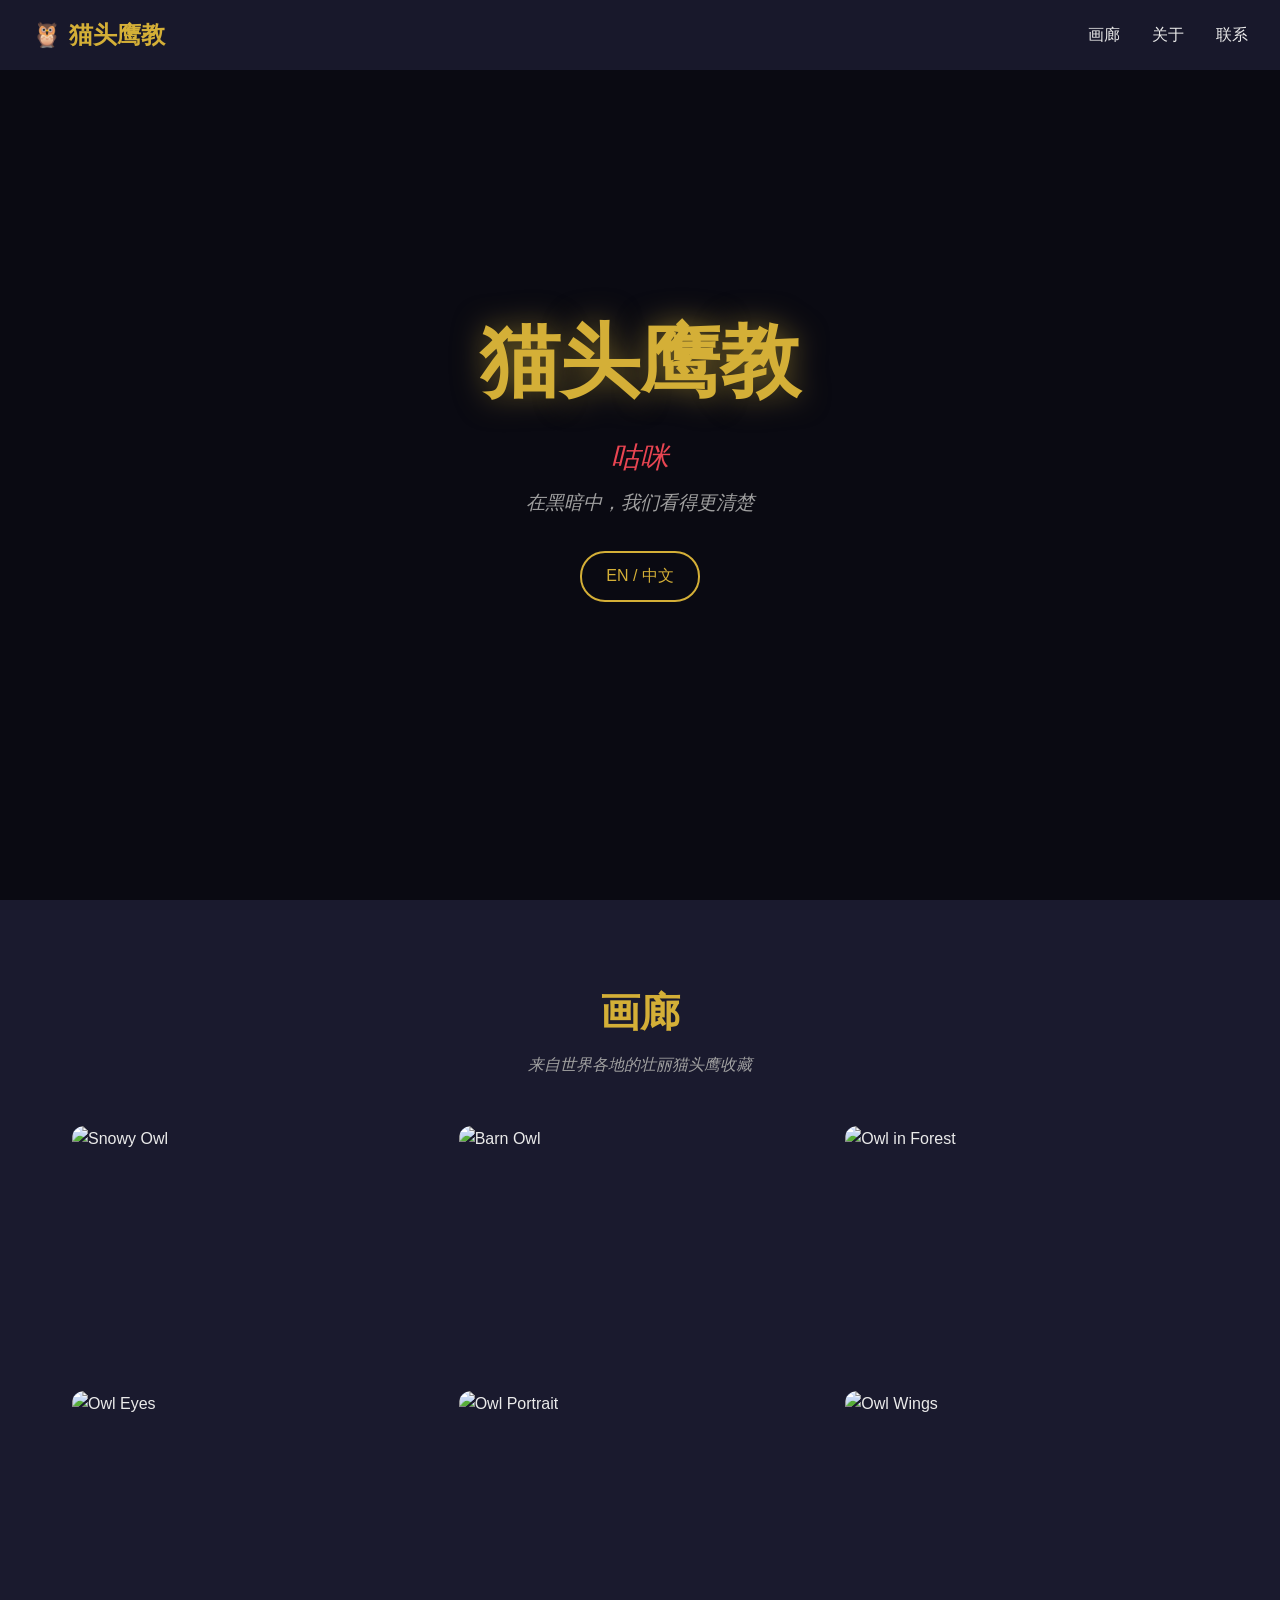
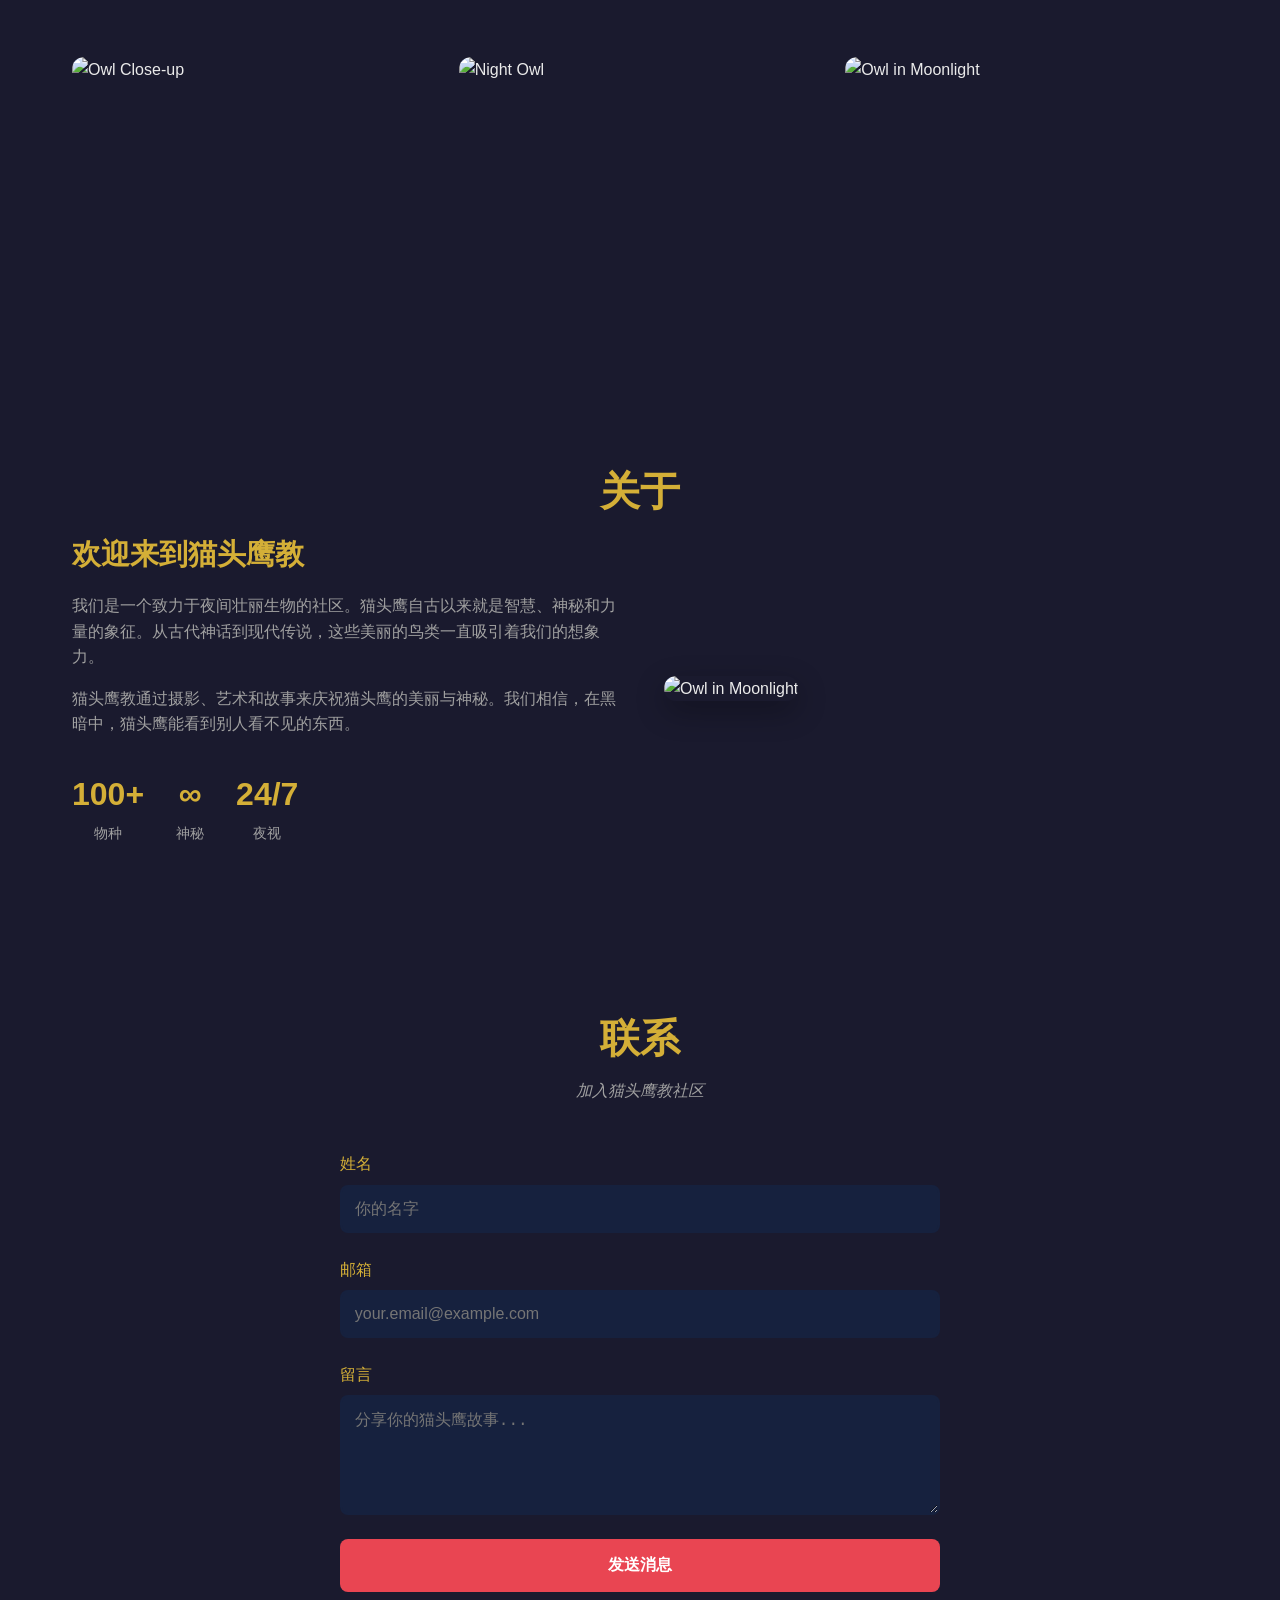
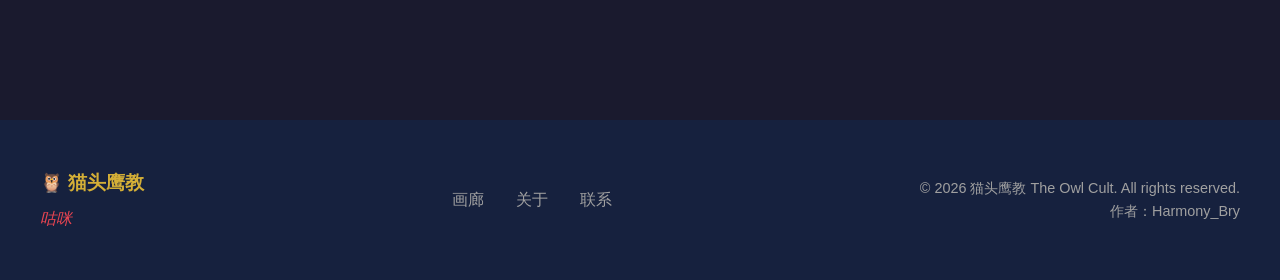
==== index.html @ 1a2405bc "Add files via upload" ====
<!DOCTYPE html>
<html lang="zh">
<head>
    <meta charset="UTF-8">
    <meta name="viewport" content="width=device-width, initial-scale=1.0">
    <title>猫头鹰教 - The Owl Cult</title>
    <link rel="stylesheet" href="style.css">
    <link rel="preconnect" href="https://fonts.googleapis.com">
    <link rel="preconnect" href="https://fonts.gstatic.com" crossorigin>
    <link href="https://fonts.googleapis.com/css2?family=Noto+Sans+SC:wght@400;700&family=Playfair+Display:wght@400;700&display=swap" rel="stylesheet">
</head>
<body>
    <header class="hero">
        <div class="hero-overlay"></div>
        <div class="hero-content">
            <h1 class="title" data-zh="猫头鹰教" data-en="The Owl Cult">猫头鹰教</h1>
            <p class="slogan" data-zh="咕咪" data-en="Gu Mi">咕咪</p>
            <p class="tagline" data-zh="在黑暗中，我们看得更清楚" data-en="In the darkness, we see clearly">在黑暗中，我们看得更清楚</p>
            <button class="lang-switch" onclick="toggleLanguage()">EN / 中文</button>
        </div>
    </header>

    <nav class="navbar">
        <div class="nav-brand">🦉 <span data-zh="猫头鹰教" data-en="The Owl Cult">猫头鹰教</span></div>
        <ul class="nav-links">
            <li><a href="#gallery" data-zh="画廊" data-en="Gallery">画廊</a></li>
            <li><a href="#about" data-zh="关于" data-en="About">关于</a></li>
            <li><a href="#contact" data-zh="联系" data-en="Contact">联系</a></li>
        </ul>
    </nav>

    <section id="gallery" class="gallery-section">
        <h2 class="section-title" data-zh="画廊" data-en="Gallery">画廊</h2>
        <p class="section-desc" data-zh="来自世界各地的壮丽猫头鹰收藏" data-en="A collection of magnificent owls from around the world">来自世界各地的壮丽猫头鹰收藏</p>
        <div class="gallery-grid">
            <div class="gallery-item">
                <img src="https://images.unsplash.com/photo-1547772594328-3b74e3e22e01?w=600&h=400&fit=crop" alt="Snowy Owl">
                <div class="gallery-caption" data-zh="雪猫头鹰" data-en="Snowy Owl">雪猫头鹰</div>
            </div>
            <div class="gallery-item">
                <img src="https://images.unsplash.com/photo-1567047831489-8e23eaceeb2f?w=600&h=400&fit=crop" alt="Barn Owl">
                <div class="gallery-caption" data-zh="谷仓猫头鹰" data-en="Barn Owl">谷仓猫头鹰</div>
            </div>
            <div class="gallery-item">
                <img src="https://images.unsplash.com/photo-1545631150391-1f2e4d4e0c5a?w=600&h=400&fit=crop" alt="Owl in Forest">
                <div class="gallery-caption" data-zh="森林守护者" data-en="Forest Guardian">森林守护者</div>
            </div>
            <div class="gallery-item">
                <img src="https://images.unsplash.com/photo-1549618450477-b8e7c8b7c8b2?w=600&h=400&fit=crop" alt="Owl Eyes">
                <div class="gallery-caption" data-zh="夜之眼" data-en="Eyes of the Night">夜之眼</div>
            </div>
            <div class="gallery-item">
                <img src="https://images.unsplash.com/photo-1559837701822-98e2e4e4e4e4?w=600&h=400&fit=crop" alt="Owl Portrait">
                <div class="gallery-caption" data-zh="肖像" data-en="Portrait">肖像</div>
            </div>
            <div class="gallery-item">
                <img src="https://images.unsplash.com/photo-1572111111111-111111111111?w=600&h=400&fit=crop" alt="Owl Wings">
                <div class="gallery-caption" data-zh="智慧之翼" data-en="Wings of Wisdom">智慧之翼</div>
            </div>
            <div class="gallery-item">
                <img src="https://images.unsplash.com/photo-1547772594328-3b74e3e22e01?w=600&h=400&fit=crop" alt="Owl Close-up">
                <div class="gallery-caption" data-zh="特写" data-en="Close-up">特写</div>
            </div>
            <div class="gallery-item">
                <img src="https://images.unsplash.com/photo-1567047831489-8e23eaceeb2f?w=600&h=400&fit=crop" alt="Night Owl">
                <div class="gallery-caption" data-zh="夜猫" data-en="Night Owl">夜猫</div>
            </div>
            <div class="gallery-item">
                <img src="https://images.unsplash.com/photo-1545631150391-1f2e4d4e0c5a?w=600&h=400&fit=crop" alt="Owl in Moonlight">
                <div class="gallery-caption" data-zh="月光中的猫头鹰" data-en="Owl in Moonlight">月光中的猫头鹰</div>
            </div>
        </div>
    </section>

    <section id="about" class="about-section">
        <h2 class="section-title" data-zh="关于" data-en="About">关于</h2>
        <div class="about-content">
            <div class="about-text">
                <h3 data-zh="欢迎来到猫头鹰教" data-en="Welcome to the Owl Cult">欢迎来到猫头鹰教</h3>
                <p data-zh="我们是一个致力于夜间壮丽生物的社区。猫头鹰自古以来就是智慧、神秘和力量的象征。从古代神话到现代传说，这些美丽的鸟类一直吸引着我们的想象力。" data-en="We are a community dedicated to the majestic creatures of the night. Owls have been symbols of wisdom, mystery, and power throughout human history. From ancient myths to modern folklore, these magnificent birds have captivated our imagination.">我们是一个致力于夜间壮丽生物的社区。猫头鹰自古以来就是智慧、神秘和力量的象征。从古代神话到现代传说，这些美丽的鸟类一直吸引着我们的想象力。</p>
                <p data-zh="猫头鹰教通过摄影、艺术和故事来庆祝猫头鹰的美丽与神秘。我们相信，在黑暗中，猫头鹰能看到别人看不见的东西。" data-en="The Owl Cult celebrates the beauty and mystery of owls through photography, art, and storytelling. We believe that in the darkness, owls see what others cannot.">猫头鹰教通过摄影、艺术和故事来庆祝猫头鹰的美丽与神秘。我们相信，在黑暗中，猫头鹰能看到别人看不见的东西。</p>
                <div class="about-stats">
                    <div class="stat">
                        <span class="stat-number">100+</span>
                        <span class="stat-label" data-zh="物种" data-en="Species">物种</span>
                    </div>
                    <div class="stat">
                        <span class="stat-number">∞</span>
                        <span class="stat-label" data-zh="神秘" data-en="Mysteries">神秘</span>
                    </div>
                    <div class="stat">
                        <span class="stat-number">24/7</span>
                        <span class="stat-label" data-zh="夜视" data-en="Night Vision">夜视</span>
                    </div>
                </div>
            </div>
            <div class="about-image">
                <img src="https://images.unsplash.com/photo-1547772594328-3b74e3e22e01?w=400&h=500&fit=crop" alt="Owl in Moonlight">
            </div>
        </div>
    </section>

    <section id="contact" class="contact-section">
        <h2 class="section-title" data-zh="联系" data-en="Contact">联系</h2>
        <p class="section-desc" data-zh="加入猫头鹰教社区" data-en="Join the Owl Cult community">加入猫头鹰教社区</p>
        <div class="contact-form">
            <form class="form-grid">
                <div class="form-group">
                    <label for="name" data-zh="姓名" data-en="Name">姓名</label>
                    <input type="text" id="name" placeholder="你的名字">
                </div>
                <div class="form-group">
                    <label for="email" data-zh="邮箱" data-en="Email">邮箱</label>
                    <input type="email" id="email" placeholder="your.email@example.com">
                </div>
                <div class="form-group full-width">
                    <label for="message" data-zh="留言" data-en="Message">留言</label>
                    <textarea id="message" placeholder="分享你的猫头鹰故事..."></textarea>
                </div>
                <div class="form-group full-width">
                    <button type="submit" class="submit-btn" data-zh="发送消息" data-en="Send Message">发送消息</button>
                </div>
            </form>
        </div>
    </section>

    <footer class="footer">
        <div class="footer-content">
            <div class="footer-brand">
                <h3>🦉 <span data-zh="猫头鹰教" data-en="The Owl Cult">猫头鹰教</span></h3>
                <p class="footer-slogan" data-zh="咕咪" data-en="Gu Mi">咕咪</p>
            </div>
            <div class="footer-links">
                <a href="#gallery" data-zh="画廊" data-en="Gallery">画廊</a>
                <a href="#about" data-zh="关于" data-en="About">关于</a>
                <a href="#contact" data-zh="联系" data-en="Contact">联系</a>
            </div>
            <div class="footer-info">
                <p>&copy; 2026 猫头鹰教 The Owl Cult. All rights reserved.</p>
                <p data-zh="作者：Harmony_Bry" data-en="Author: Harmony_Bry">作者：Harmony_Bry</p>
            </div>
        </div>
    </footer>

    <script src="script.js"></script>
</body>
</html>
---- style.css ----
/* ===== Reset & Base ===== */
* {
    margin: 0;
    padding: 0;
    box-sizing: border-box;
}

:root {
    --primary: #1a1a2e;
    --secondary: #16213e;
    --accent: #e94552;
    --text: #eaeaea;
    --text-muted: #a0a0a0;
    --gold: #d4af37;
}

body {
    font-family: 'Segoe UI', 'Microsoft YaHei', sans-serif;
    background: var(--primary);
    color: var(--text);
    line-height: 1.6;
    overflow-x: hidden;
}

/* ===== Hero Section ===== */
.hero {
    position: relative;
    height: 100vh;
    background: url('https://images.unsplash.com/photo-1547772594328-3b74e3e22e01?w=1920&h=1080&fit=crop') center/cover no-repeat;
    display: flex;
    align-items: center;
    justify-content: center;
    text-align: center;
}

.hero-overlay {
    position: absolute;
    top: 0;
    left: 0;
    width: 100%;
    height: 100%;
    background: rgba(0, 0, 0, 0.6);
}

.hero-content {
    position: relative;
    z-index: 1;
    animation: fadeInUp 1.5s ease-out;
}

.title {
    font-size: 5rem;
    font-weight: 700;
    color: var(--gold);
    text-shadow: 0 0 30px rgba(212, 175, 55, 0.5);
    margin-bottom: 0.5rem;
}

.subtitle {
    font-size: 2.5rem;
    font-weight: 400;
    color: var(--text);
    margin-bottom: 1rem;
    letter-spacing: 4px;
}

.slogan {
    font-size: 1.8rem;
    color: var(--accent);
    font-style: italic;
    margin-bottom: 0.5rem;
}

.tagline {
    font-size: 1.2rem;
    color: var(--text-muted);
    font-style: italic;
}

.lang-switch {
    margin-top: 2rem;
    padding: 0.8rem 1.5rem;
    background: transparent;
    border: 2px solid var(--gold);
    color: var(--gold);
    font-size: 1rem;
    cursor: pointer;
    border-radius: 25px;
    transition: all 0.3s;
}

.lang-switch:hover {
    background: var(--gold);
    color: var(--primary);
}

/* ===== Navbar ===== */
.navbar {
    position: fixed;
    top: 0;
    width: 100%;
    padding: 1rem 2rem;
    display: flex;
    justify-content: space-between;
    align-items: center;
    background: rgba(26, 26, 46, 0.95);
    z-index: 100;
    backdrop-filter: blur(10px);
}

.nav-brand {
    font-size: 1.5rem;
    font-weight: 700;
    color: var(--gold);
}

.nav-links {
    display: flex;
    list-style: none;
    gap: 2rem;
}

.nav-links a {
    color: var(--text);
    text-decoration: none;
    font-weight: 500;
    transition: color 0.3s;
}

.nav-links a:hover {
    color: var(--gold);
}

/* ===== Sections ===== */
section {
    padding: 5rem 2rem;
    max-width: 1200px;
    margin: 0 auto;
}

.section-title {
    font-size: 2.5rem;
    color: var(--gold);
    text-align: center;
    margin-bottom: 0.5rem;
}

.section-desc {
    text-align: center;
    color: var(--text-muted);
    margin-bottom: 3rem;
    font-style: italic;
}

/* ===== Gallery ===== */
.gallery-grid {
    display: grid;
    grid-template-columns: repeat(auto-fit, minmax(300px, 1fr));
    gap: 1.5rem;
}

.gallery-item {
    position: relative;
    overflow: hidden;
    border-radius: 12px;
    aspect-ratio: 3/2;
}

.gallery-item img {
    width: 100%;
    height: 100%;
    object-fit: cover;
    transition: transform 0.5s ease;
}

.gallery-item:hover img {
    transform: scale(1.1);
}

.gallery-caption {
    position: absolute;
    bottom: 0;
    left: 0;
    right: 0;
    padding: 1rem;
    background: linear-gradient(transparent, rgba(0,0,0,0.8));
    color: var(--gold);
    font-weight: 600;
    font-size: 1.1rem;
    opacity: 0;
    transition: opacity 0.3s;
}

.gallery-item:hover .gallery-caption {
    opacity: 1;
}

/* ===== About ===== */
.about-content {
    display: grid;
    grid-template-columns: 1fr 1fr;
    gap: 3rem;
    align-items: center;
}

.about-text h3 {
    font-size: 1.8rem;
    color: var(--gold);
    margin-bottom: 1rem;
}

.about-text p {
    margin-bottom: 1rem;
    color: var(--text-muted);
}

.about-stats {
    display: flex;
    gap: 2rem;
    margin-top: 2rem;
}

.stat {
    text-align: center;
}

.stat-number {
    display: block;
    font-size: 2rem;
    font-weight: 700;
    color: var(--gold);
}

.stat-label {
    font-size: 0.9rem;
    color: var(--text-muted);
}

.about-image img {
    width: 100%;
    border-radius: 12px;
    box-shadow: 0 10px 30px rgba(0,0,0,0.3);
}

/* ===== Contact ===== */
.contact-form {
    max-width: 600px;
    margin: 0 auto;
}

.form-grid {
    display: grid;
    gap: 1.5rem;
}

.form-group {
    display: flex;
    flex-direction: column;
}

.form-group.full-width {
    grid-column: 1 / -1;
}

.form-group label {
    margin-bottom: 0.5rem;
    color: var(--gold);
    font-weight: 500;
}

.form-group input,
.form-group textarea {
    padding: 0.8rem;
    border: 2px solid var(--secondary);
    border-radius: 8px;
    background: var(--secondary);
    color: var(--text);
    font-size: 1rem;
    transition: border-color 0.3s;
}

.form-group input:focus,
.form-group textarea:focus {
    outline: none;
    border-color: var(--gold);
}

.form-group textarea {
    min-height: 120px;
    resize: vertical;
}

.submit-btn {
    padding: 1rem 2rem;
    background: var(--accent);
    color: white;
    border: none;
    border-radius: 8px;
    font-size: 1rem;
    font-weight: 600;
    cursor: pointer;
    transition: background 0.3s;
}

.submit-btn:hover {
    background: #c73a46;
}

/* ===== Footer ===== */
.footer {
    background: var(--secondary);
    padding: 3rem 2rem;
    margin-top: 3rem;
}

.footer-content {
    max-width: 1200px;
    margin: 0 auto;
    display: flex;
    justify-content: space-between;
    align-items: center;
    flex-wrap: wrap;
    gap: 2rem;
}

.footer-brand h3 {
    color: var(--gold);
    margin-bottom: 0.5rem;
}

.footer-slogan {
    color: var(--accent);
    font-style: italic;
}

.footer-links {
    display: flex;
    gap: 2rem;
}

.footer-links a {
    color: var(--text-muted);
    text-decoration: none;
    transition: color 0.3s;
}

.footer-links a:hover {
    color: var(--gold);
}

.footer-info {
    text-align: right;
    color: var(--text-muted);
    font-size: 0.9rem;
}

/* ===== Animations ===== */
@keyframes fadeInUp {
    from {
        opacity: 0;
        transform: translateY(30px);
    }
    to {
        opacity: 1;
        transform: translateY(0);
    }
}

/* ===== Responsive ===== */
@media (max-width: 768px) {
    .title {
        font-size: 3rem;
    }
    .subtitle {
        font-size: 1.5rem;
    }
    .about-content {
        grid-template-columns: 1fr;
    }
    .footer-content {
        flex-direction: column;
        text-align: center;
    }
    .footer-info {
        text-align: center;
    }
}
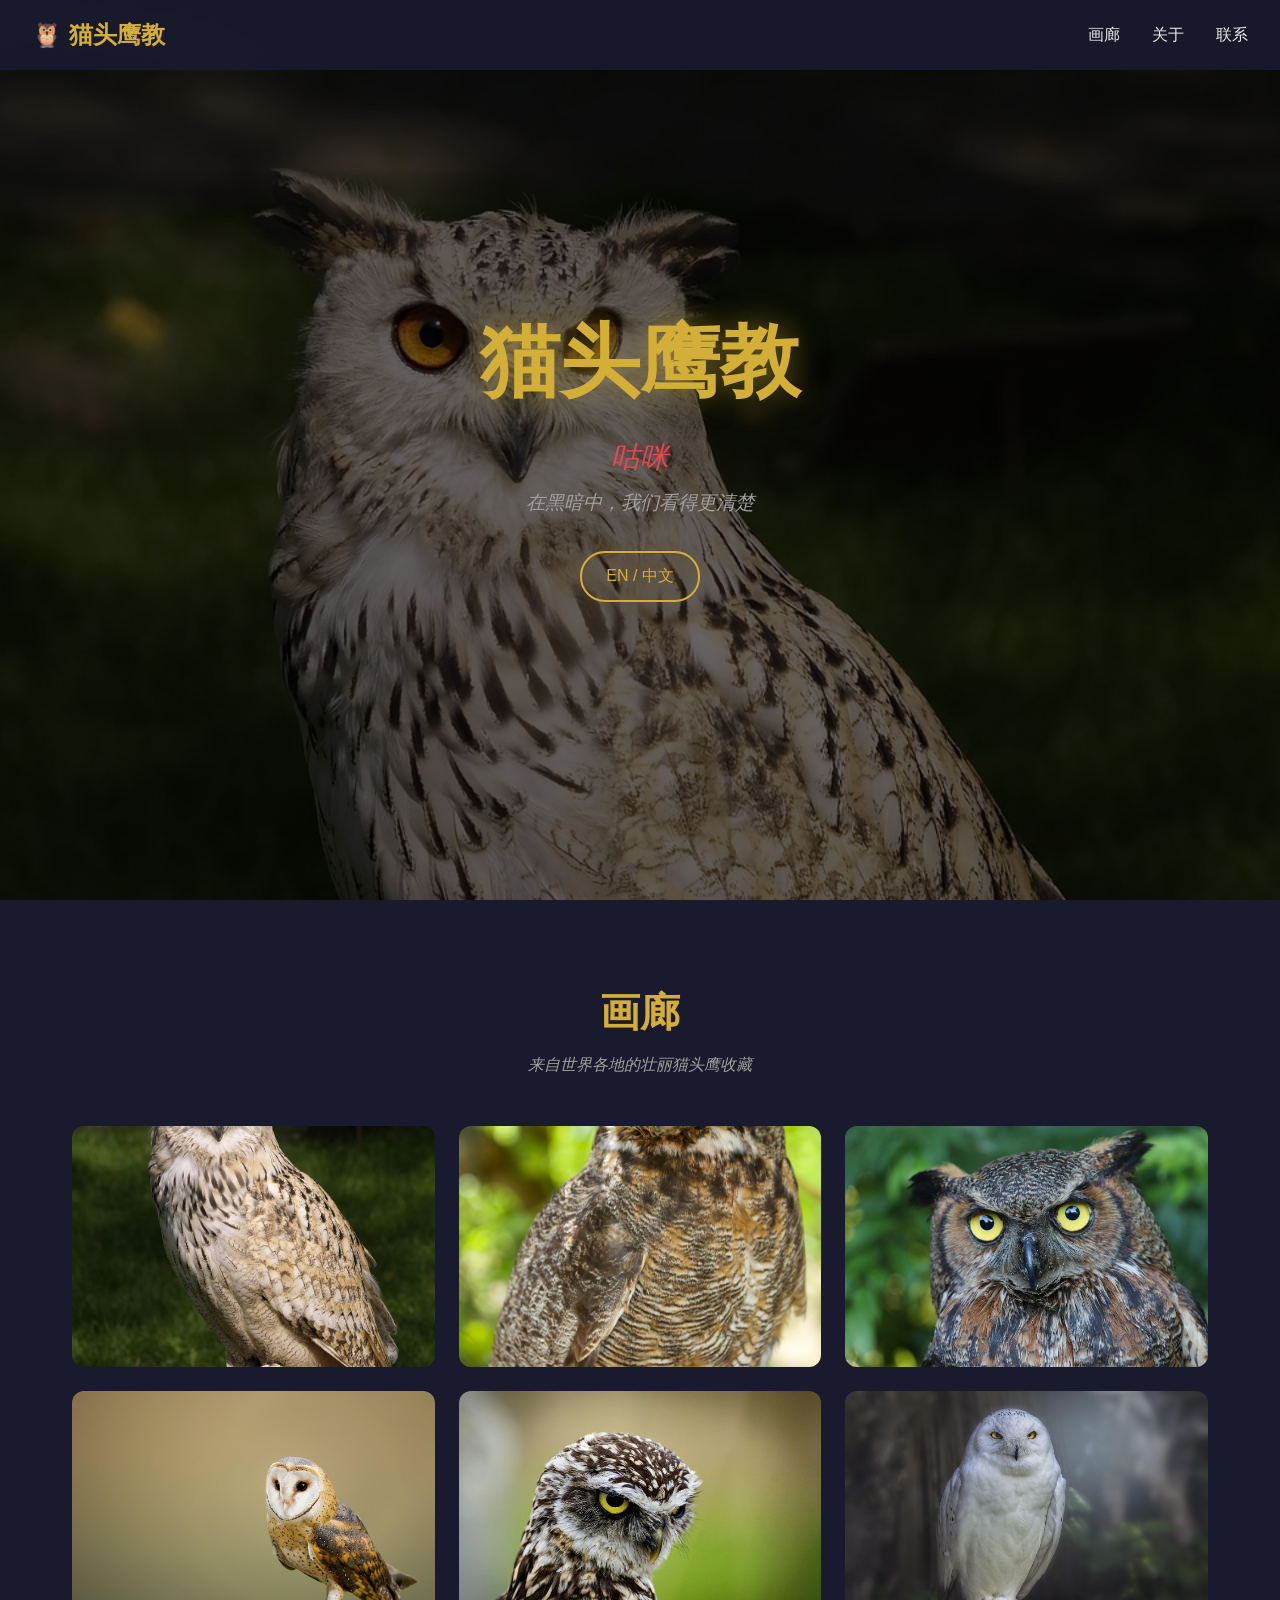
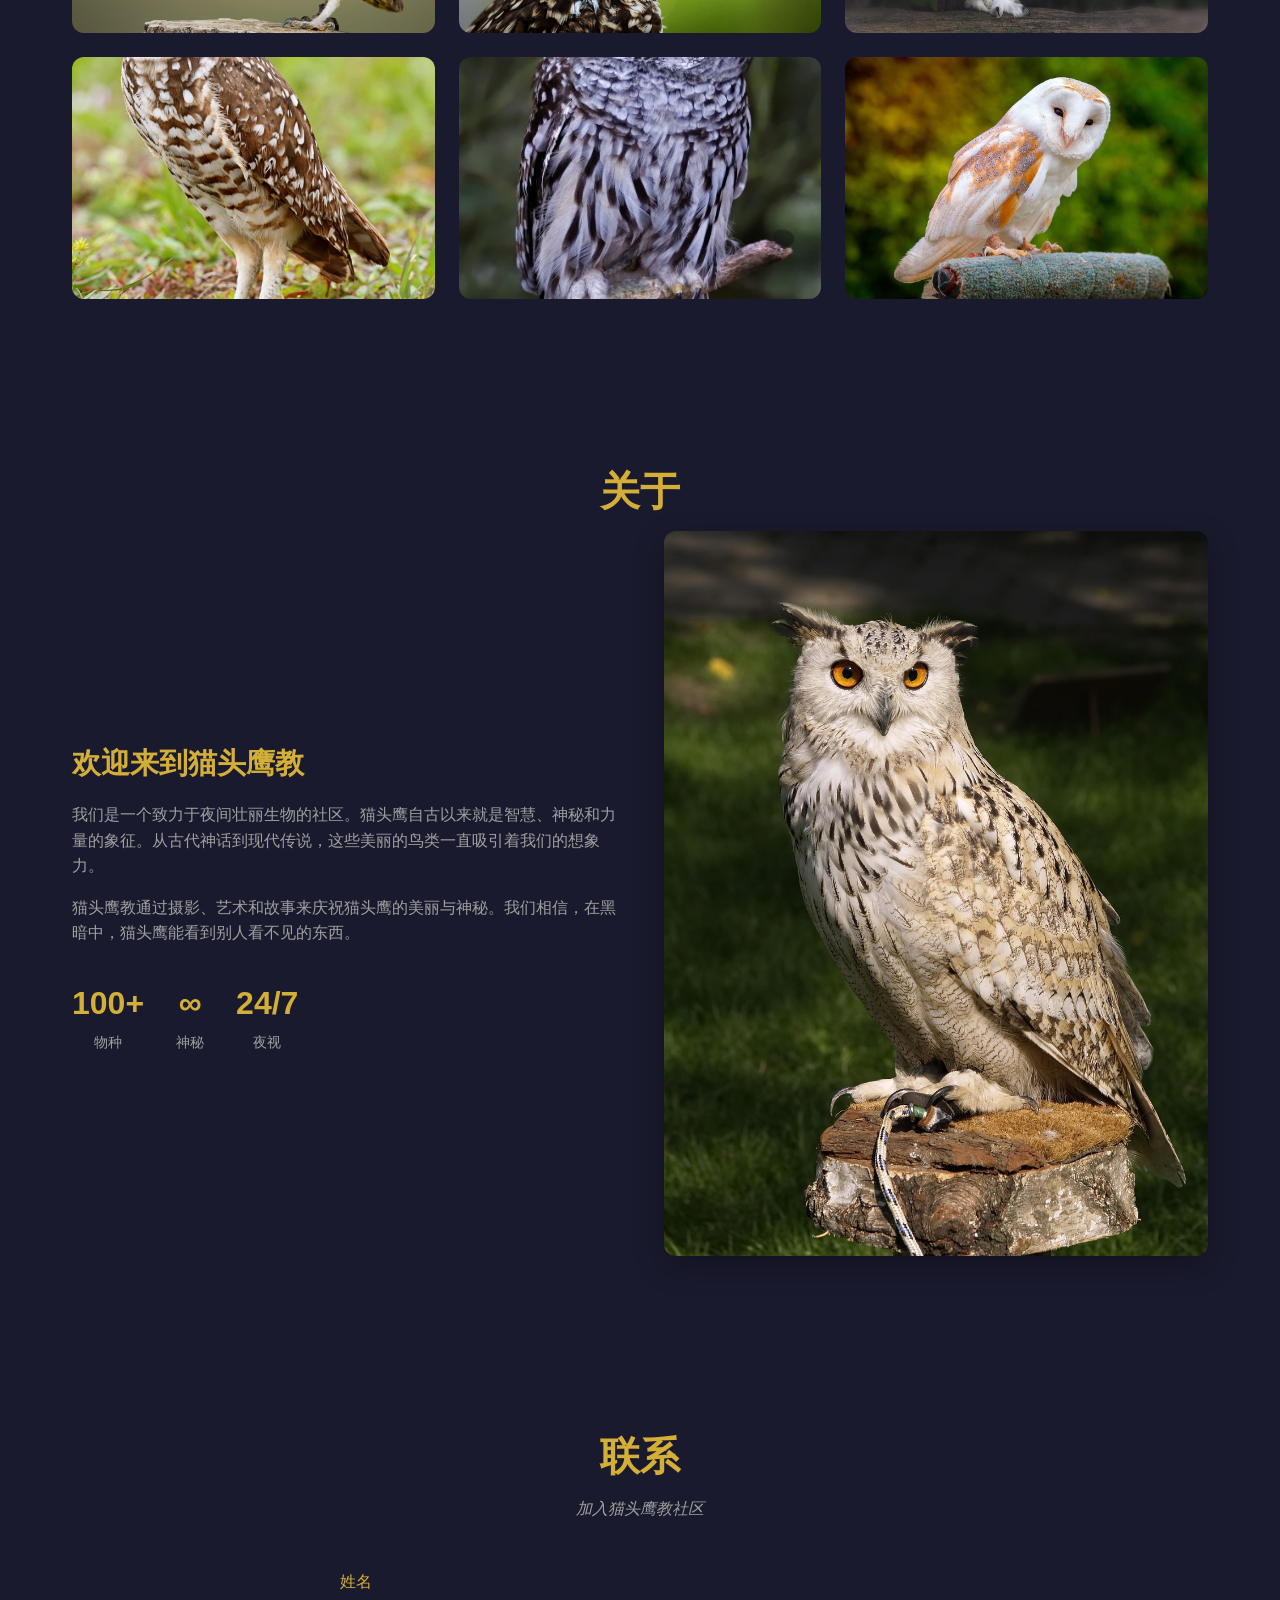
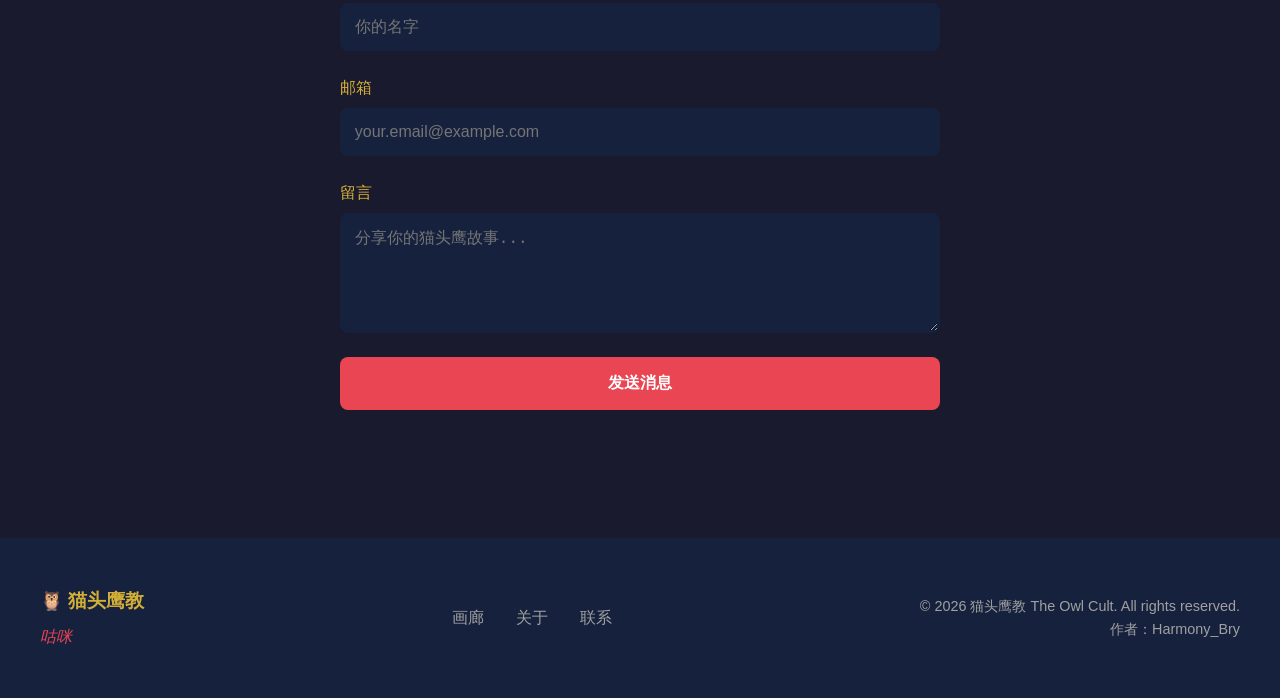
==== commit 36bda922: "Add files via upload" ====
--- a/index.html
+++ b/index.html
@@ -34,39 +34,39 @@
         <p class="section-desc" data-zh="来自世界各地的壮丽猫头鹰收藏" data-en="A collection of magnificent owls from around the world">来自世界各地的壮丽猫头鹰收藏</p>
         <div class="gallery-grid">
             <div class="gallery-item">
-                <img src="https://images.unsplash.com/photo-1547772594328-3b74e3e22e01?w=600&h=400&fit=crop" alt="Snowy Owl">
+                <img src="images/owl1.jpg" alt="Snowy Owl">
                 <div class="gallery-caption" data-zh="雪猫头鹰" data-en="Snowy Owl">雪猫头鹰</div>
             </div>
             <div class="gallery-item">
-                <img src="https://images.unsplash.com/photo-1567047831489-8e23eaceeb2f?w=600&h=400&fit=crop" alt="Barn Owl">
+                <img src="images/owl2.jpg" alt="Barn Owl">
                 <div class="gallery-caption" data-zh="谷仓猫头鹰" data-en="Barn Owl">谷仓猫头鹰</div>
             </div>
             <div class="gallery-item">
-                <img src="https://images.unsplash.com/photo-1545631150391-1f2e4d4e0c5a?w=600&h=400&fit=crop" alt="Owl in Forest">
+                <img src="images/owl3.jpg" alt="Owl in Forest">
                 <div class="gallery-caption" data-zh="森林守护者" data-en="Forest Guardian">森林守护者</div>
             </div>
             <div class="gallery-item">
-                <img src="https://images.unsplash.com/photo-1549618450477-b8e7c8b7c8b2?w=600&h=400&fit=crop" alt="Owl Eyes">
+                <img src="images/owl4.jpg" alt="Owl Eyes">
                 <div class="gallery-caption" data-zh="夜之眼" data-en="Eyes of the Night">夜之眼</div>
             </div>
             <div class="gallery-item">
-                <img src="https://images.unsplash.com/photo-1559837701822-98e2e4e4e4e4?w=600&h=400&fit=crop" alt="Owl Portrait">
+                <img src="images/owl5.jpg" alt="Owl Portrait">
                 <div class="gallery-caption" data-zh="肖像" data-en="Portrait">肖像</div>
             </div>
             <div class="gallery-item">
-                <img src="https://images.unsplash.com/photo-1572111111111-111111111111?w=600&h=400&fit=crop" alt="Owl Wings">
+                <img src="images/owl6.jpg" alt="Owl Wings">
                 <div class="gallery-caption" data-zh="智慧之翼" data-en="Wings of Wisdom">智慧之翼</div>
             </div>
             <div class="gallery-item">
-                <img src="https://images.unsplash.com/photo-1547772594328-3b74e3e22e01?w=600&h=400&fit=crop" alt="Owl Close-up">
+                <img src="images/owl7.jpg" alt="Owl Close-up">
                 <div class="gallery-caption" data-zh="特写" data-en="Close-up">特写</div>
             </div>
             <div class="gallery-item">
-                <img src="https://images.unsplash.com/photo-1567047831489-8e23eaceeb2f?w=600&h=400&fit=crop" alt="Night Owl">
+                <img src="images/owl8.jpg" alt="Night Owl">
                 <div class="gallery-caption" data-zh="夜猫" data-en="Night Owl">夜猫</div>
             </div>
             <div class="gallery-item">
-                <img src="https://images.unsplash.com/photo-1545631150391-1f2e4d4e0c5a?w=600&h=400&fit=crop" alt="Owl in Moonlight">
+                <img src="images/owl9.jpg" alt="Owl in Moonlight">
                 <div class="gallery-caption" data-zh="月光中的猫头鹰" data-en="Owl in Moonlight">月光中的猫头鹰</div>
             </div>
         </div>
@@ -95,7 +95,7 @@
                 </div>
             </div>
             <div class="about-image">
-                <img src="https://images.unsplash.com/photo-1547772594328-3b74e3e22e01?w=400&h=500&fit=crop" alt="Owl in Moonlight">
+                <img src="images/owl1.jpg" alt="Owl in Moonlight">
             </div>
         </div>
     </section>
--- a/style.css
+++ b/style.css
@@ -26,7 +26,7 @@
 .hero {
     position: relative;
     height: 100vh;
-    background: url('https://images.unsplash.com/photo-1547772594328-3b74e3e22e01?w=1920&h=1080&fit=crop') center/cover no-repeat;
+    background: url('images/owl1.jpg') center/cover no-repeat;
     display: flex;
     align-items: center;
     justify-content: center;
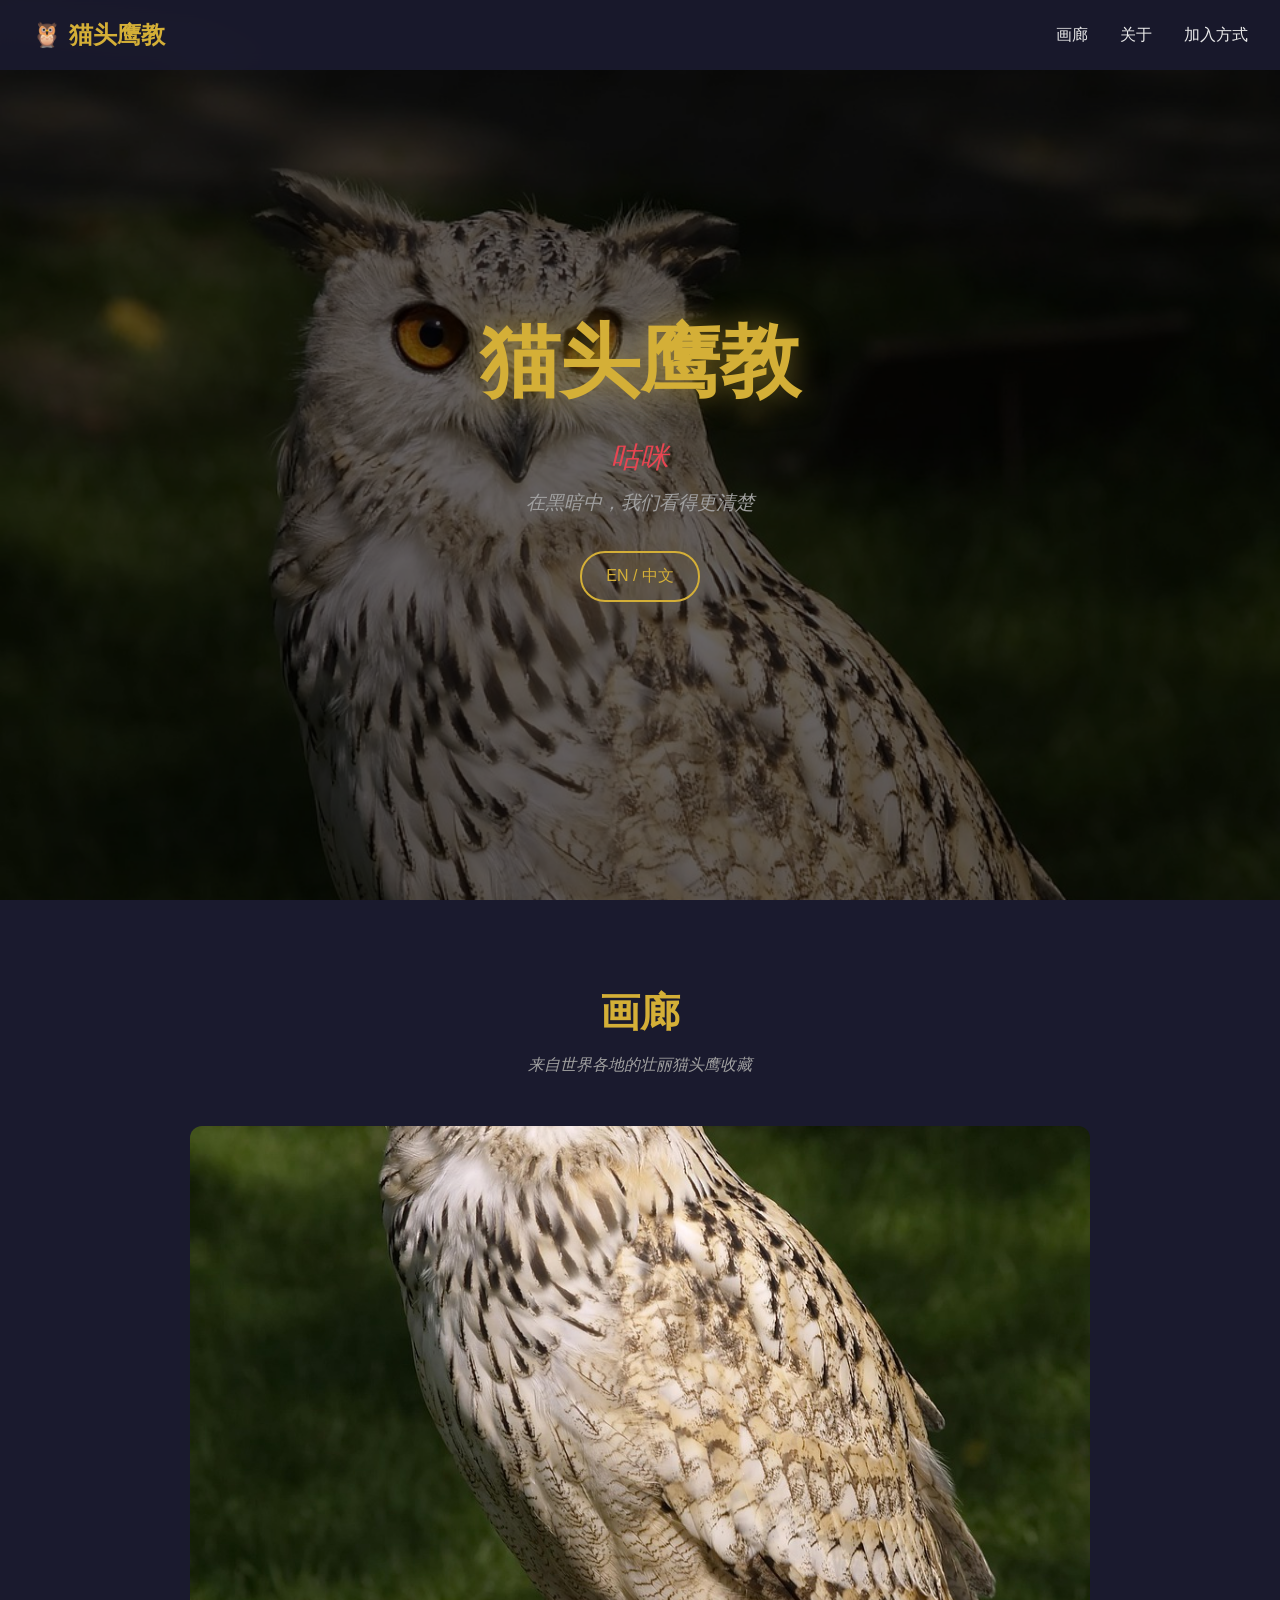
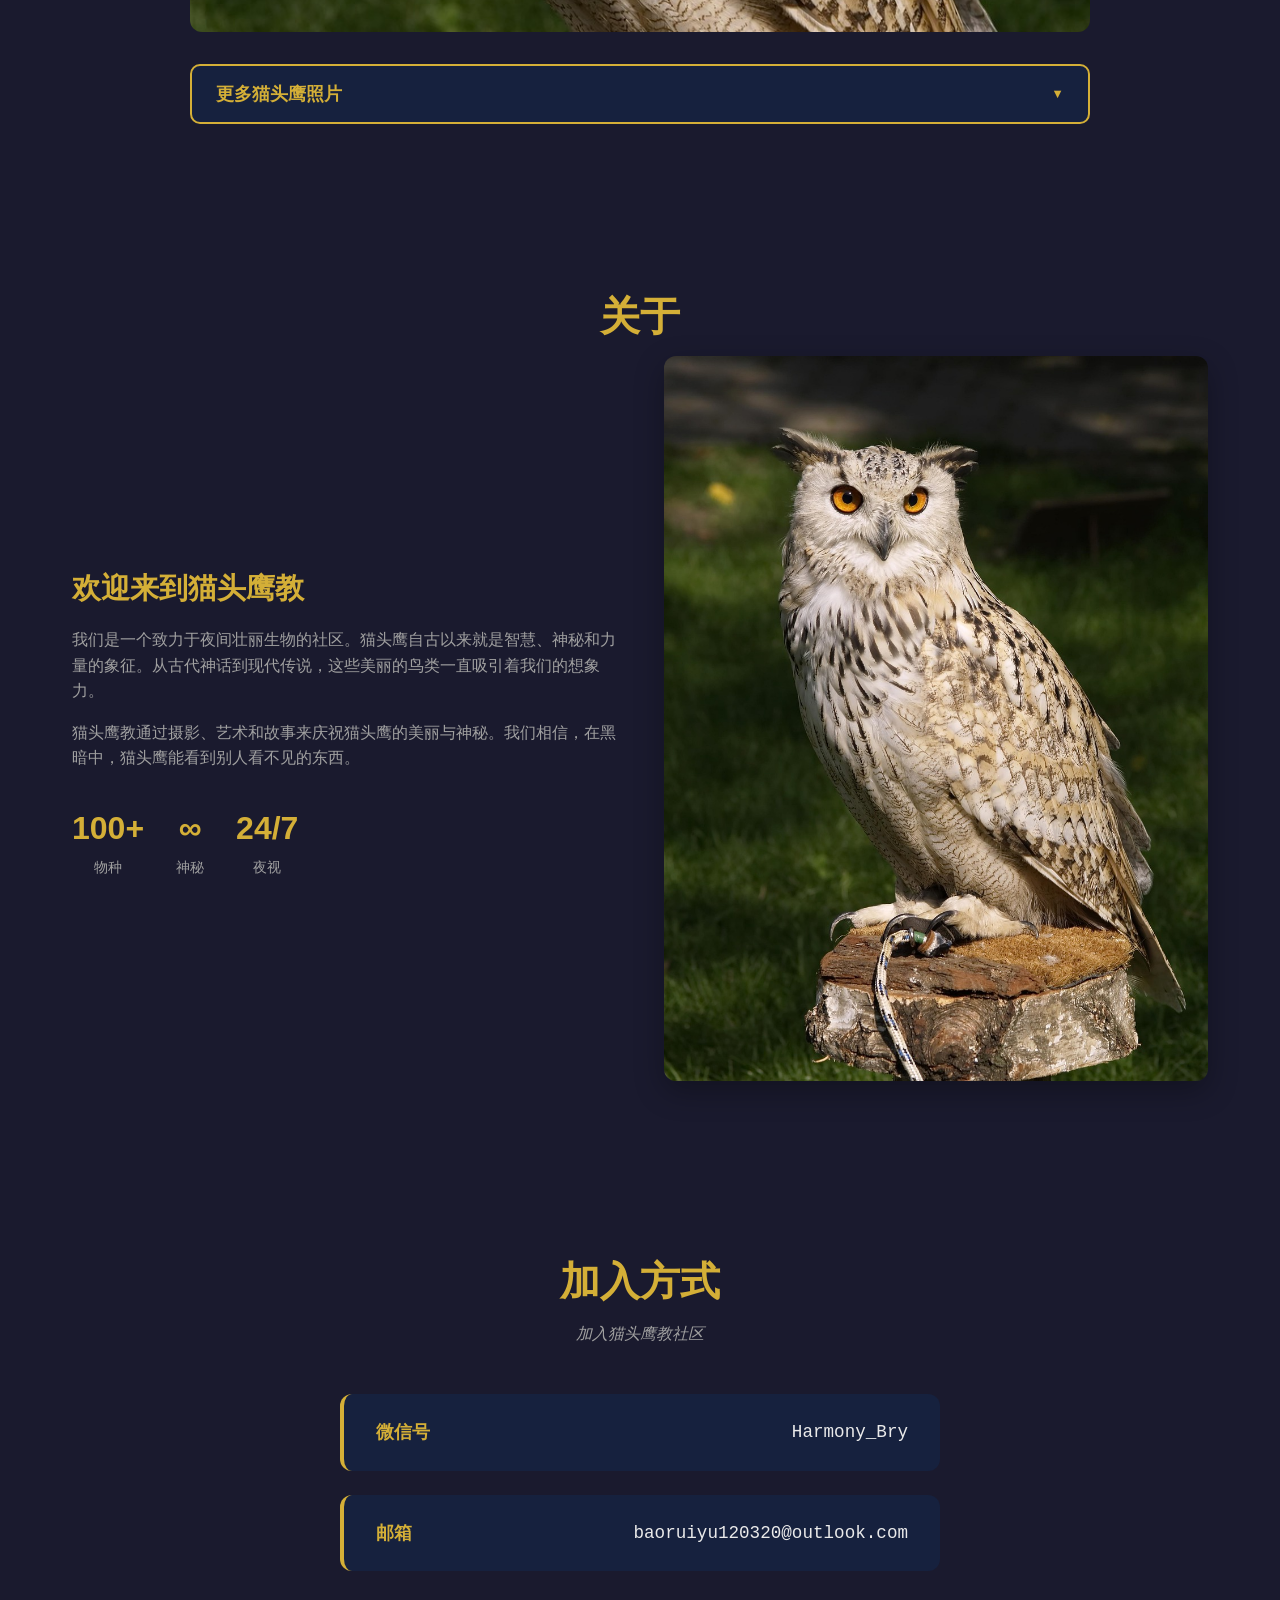
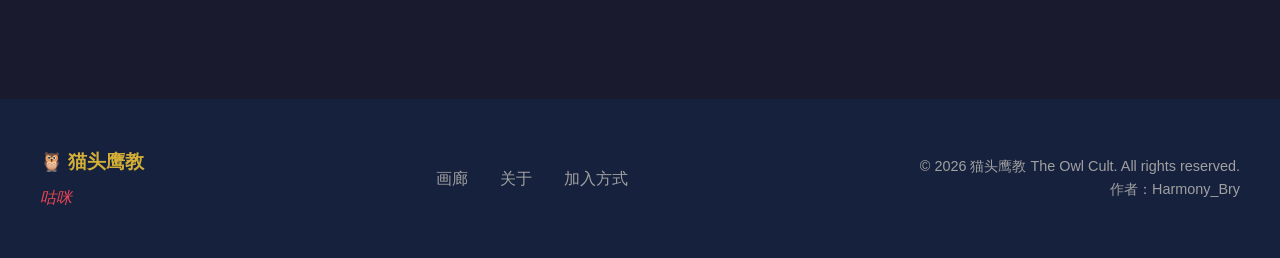
==== commit d118d097: "Add files via upload" ====
--- a/index.html
+++ b/index.html
@@ -25,49 +25,59 @@
         <ul class="nav-links">
             <li><a href="#gallery" data-zh="画廊" data-en="Gallery">画廊</a></li>
             <li><a href="#about" data-zh="关于" data-en="About">关于</a></li>
-            <li><a href="#contact" data-zh="联系" data-en="Contact">联系</a></li>
+            <li><a href="#contact" data-zh="加入方式" data-en="Join Us">加入方式</a></li>
         </ul>
     </nav>
 
     <section id="gallery" class="gallery-section">
         <h2 class="section-title" data-zh="画廊" data-en="Gallery">画廊</h2>
         <p class="section-desc" data-zh="来自世界各地的壮丽猫头鹰收藏" data-en="A collection of magnificent owls from around the world">来自世界各地的壮丽猫头鹰收藏</p>
-        <div class="gallery-grid">
+        <div class="gallery-featured">
             <div class="gallery-item">
-                <img src="images/owl1.jpg" alt="Snowy Owl">
+                <img src="images/owl1.jpg" alt="Featured Owl">
                 <div class="gallery-caption" data-zh="雪猫头鹰" data-en="Snowy Owl">雪猫头鹰</div>
             </div>
-            <div class="gallery-item">
-                <img src="images/owl2.jpg" alt="Barn Owl">
-                <div class="gallery-caption" data-zh="谷仓猫头鹰" data-en="Barn Owl">谷仓猫头鹰</div>
-            </div>
-            <div class="gallery-item">
-                <img src="images/owl3.jpg" alt="Owl in Forest">
-                <div class="gallery-caption" data-zh="森林守护者" data-en="Forest Guardian">森林守护者</div>
-            </div>
-            <div class="gallery-item">
-                <img src="images/owl4.jpg" alt="Owl Eyes">
-                <div class="gallery-caption" data-zh="夜之眼" data-en="Eyes of the Night">夜之眼</div>
-            </div>
-            <div class="gallery-item">
-                <img src="images/owl5.jpg" alt="Owl Portrait">
-                <div class="gallery-caption" data-zh="肖像" data-en="Portrait">肖像</div>
-            </div>
-            <div class="gallery-item">
-                <img src="images/owl6.jpg" alt="Owl Wings">
-                <div class="gallery-caption" data-zh="智慧之翼" data-en="Wings of Wisdom">智慧之翼</div>
-            </div>
-            <div class="gallery-item">
-                <img src="images/owl7.jpg" alt="Owl Close-up">
-                <div class="gallery-caption" data-zh="特写" data-en="Close-up">特写</div>
-            </div>
-            <div class="gallery-item">
-                <img src="images/owl8.jpg" alt="Night Owl">
-                <div class="gallery-caption" data-zh="夜猫" data-en="Night Owl">夜猫</div>
-            </div>
-            <div class="gallery-item">
-                <img src="images/owl9.jpg" alt="Owl in Moonlight">
-                <div class="gallery-caption" data-zh="月光中的猫头鹰" data-en="Owl in Moonlight">月光中的猫头鹰</div>
+        </div>
+        <div class="submenu">
+            <button class="submenu-toggle" onclick="toggleSubmenu(this)">
+                <span data-zh="更多猫头鹰照片" data-en="More Owl Photos">更多猫头鹰照片</span>
+                <span class="submenu-arrow">▼</span>
+            </button>
+            <div class="submenu-content">
+                <div class="gallery-grid">
+                    <div class="gallery-item">
+                        <img src="images/owl2.jpg" alt="Barn Owl">
+                        <div class="gallery-caption" data-zh="谷仓猫头鹰" data-en="Barn Owl">谷仓猫头鹰</div>
+                    </div>
+                    <div class="gallery-item">
+                        <img src="images/owl3.jpg" alt="Owl in Forest">
+                        <div class="gallery-caption" data-zh="森林守护者" data-en="Forest Guardian">森林守护者</div>
+                    </div>
+                    <div class="gallery-item">
+                        <img src="images/owl4.jpg" alt="Owl Eyes">
+                        <div class="gallery-caption" data-zh="夜之眼" data-en="Eyes of the Night">夜之眼</div>
+                    </div>
+                    <div class="gallery-item">
+                        <img src="images/owl5.jpg" alt="Owl Portrait">
+                        <div class="gallery-caption" data-zh="肖像" data-en="Portrait">肖像</div>
+                    </div>
+                    <div class="gallery-item">
+                        <img src="images/owl6.jpg" alt="Owl Wings">
+                        <div class="gallery-caption" data-zh="智慧之翼" data-en="Wings of Wisdom">智慧之翼</div>
+                    </div>
+                    <div class="gallery-item">
+                        <img src="images/owl7.jpg" alt="Owl Close-up">
+                        <div class="gallery-caption" data-zh="特写" data-en="Close-up">特写</div>
+                    </div>
+                    <div class="gallery-item">
+                        <img src="images/owl8.jpg" alt="Night Owl">
+                        <div class="gallery-caption" data-zh="夜猫" data-en="Night Owl">夜猫</div>
+                    </div>
+                    <div class="gallery-item">
+                        <img src="images/owl9.jpg" alt="Owl in Moonlight">
+                        <div class="gallery-caption" data-zh="月光中的猫头鹰" data-en="Owl in Moonlight">月光中的猫头鹰</div>
+                    </div>
+                </div>
             </div>
         </div>
     </section>
@@ -101,26 +111,17 @@
     </section>
 
     <section id="contact" class="contact-section">
-        <h2 class="section-title" data-zh="联系" data-en="Contact">联系</h2>
+        <h2 class="section-title" data-zh="加入方式" data-en="Join Us">加入方式</h2>
         <p class="section-desc" data-zh="加入猫头鹰教社区" data-en="Join the Owl Cult community">加入猫头鹰教社区</p>
-        <div class="contact-form">
-            <form class="form-grid">
-                <div class="form-group">
-                    <label for="name" data-zh="姓名" data-en="Name">姓名</label>
-                    <input type="text" id="name" placeholder="你的名字">
-                </div>
-                <div class="form-group">
-                    <label for="email" data-zh="邮箱" data-en="Email">邮箱</label>
-                    <input type="email" id="email" placeholder="your.email@example.com">
-                </div>
-                <div class="form-group full-width">
-                    <label for="message" data-zh="留言" data-en="Message">留言</label>
-                    <textarea id="message" placeholder="分享你的猫头鹰故事..."></textarea>
-                </div>
-                <div class="form-group full-width">
-                    <button type="submit" class="submit-btn" data-zh="发送消息" data-en="Send Message">发送消息</button>
-                </div>
-            </form>
+        <div class="join-info">
+            <div class="join-item">
+                <span class="join-label" data-zh="微信号" data-en="WeChat">微信号</span>
+                <span class="join-value">Harmony_Bry</span>
+            </div>
+            <div class="join-item">
+                <span class="join-label" data-zh="邮箱" data-en="Email">邮箱</span>
+                <span class="join-value">baoruiyu120320@outlook.com</span>
+            </div>
         </div>
     </section>
 
@@ -133,7 +134,7 @@
             <div class="footer-links">
                 <a href="#gallery" data-zh="画廊" data-en="Gallery">画廊</a>
                 <a href="#about" data-zh="关于" data-en="About">关于</a>
-                <a href="#contact" data-zh="联系" data-en="Contact">联系</a>
+                <a href="#contact" data-zh="加入方式" data-en="Join Us">加入方式</a>
             </div>
             <div class="footer-info">
                 <p>&copy; 2026 猫头鹰教 The Owl Cult. All rights reserved.</p>
--- a/style.css
+++ b/style.css
@@ -242,68 +242,88 @@
     box-shadow: 0 10px 30px rgba(0,0,0,0.3);
 }
 
-/* ===== Contact ===== */
-.contact-form {
+/* ===== Featured Gallery & Secondary Menu ===== */
+.gallery-featured {
+    max-width: 900px;
+    margin: 0 auto;
+}
+
+.gallery-featured .gallery-item {
+    aspect-ratio: 16/9;
+}
+
+.submenu {
+    max-width: 900px;
+    margin: 2rem auto 0;
+}
+
+.submenu-toggle {
+    width: 100%;
+    display: flex;
+    justify-content: space-between;
+    align-items: center;
+    padding: 1rem 1.5rem;
+    background: var(--secondary);
+    border: 2px solid var(--gold);
+    border-radius: 10px;
+    color: var(--gold);
+    font-size: 1.1rem;
+    font-weight: 600;
+    cursor: pointer;
+    transition: background 0.3s, color 0.3s;
+}
+
+.submenu-toggle:hover {
+    background: var(--gold);
+    color: var(--primary);
+}
+
+.submenu-arrow {
+    font-size: 0.8rem;
+    transition: transform 0.3s;
+}
+
+.submenu-content {
+    max-height: 0;
+    overflow: hidden;
+    transition: max-height 0.5s ease;
+}
+
+.submenu-content.open {
+    max-height: 3000px;
+    margin-top: 1.5rem;
+}
+
+/* ===== Join Info ===== */
+.join-info {
     max-width: 600px;
     margin: 0 auto;
-}
-
-.form-grid {
     display: grid;
     gap: 1.5rem;
 }
 
-.form-group {
-    display: flex;
-    flex-direction: column;
-}
-
-.form-group.full-width {
-    grid-column: 1 / -1;
-}
-
-.form-group label {
-    margin-bottom: 0.5rem;
-    color: var(--gold);
-    font-weight: 500;
-}
-
-.form-group input,
-.form-group textarea {
-    padding: 0.8rem;
-    border: 2px solid var(--secondary);
-    border-radius: 8px;
+.join-item {
+    display: flex;
+    justify-content: space-between;
+    align-items: center;
+    flex-wrap: wrap;
+    gap: 0.5rem;
+    padding: 1.5rem 2rem;
     background: var(--secondary);
+    border-radius: 12px;
+    border-left: 4px solid var(--gold);
+}
+
+.join-label {
+    color: var(--gold);
+    font-weight: 600;
+    font-size: 1.1rem;
+}
+
+.join-value {
     color: var(--text);
-    font-size: 1rem;
-    transition: border-color 0.3s;
-}
-
-.form-group input:focus,
-.form-group textarea:focus {
-    outline: none;
-    border-color: var(--gold);
-}
-
-.form-group textarea {
-    min-height: 120px;
-    resize: vertical;
-}
-
-.submit-btn {
-    padding: 1rem 2rem;
-    background: var(--accent);
-    color: white;
-    border: none;
-    border-radius: 8px;
-    font-size: 1rem;
-    font-weight: 600;
-    cursor: pointer;
-    transition: background 0.3s;
-}
-
-.submit-btn:hover {
-    background: #c73a46;
+    font-family: 'Courier New', monospace;
+    font-size: 1.1rem;
 }
 
 /* ===== Footer ===== */
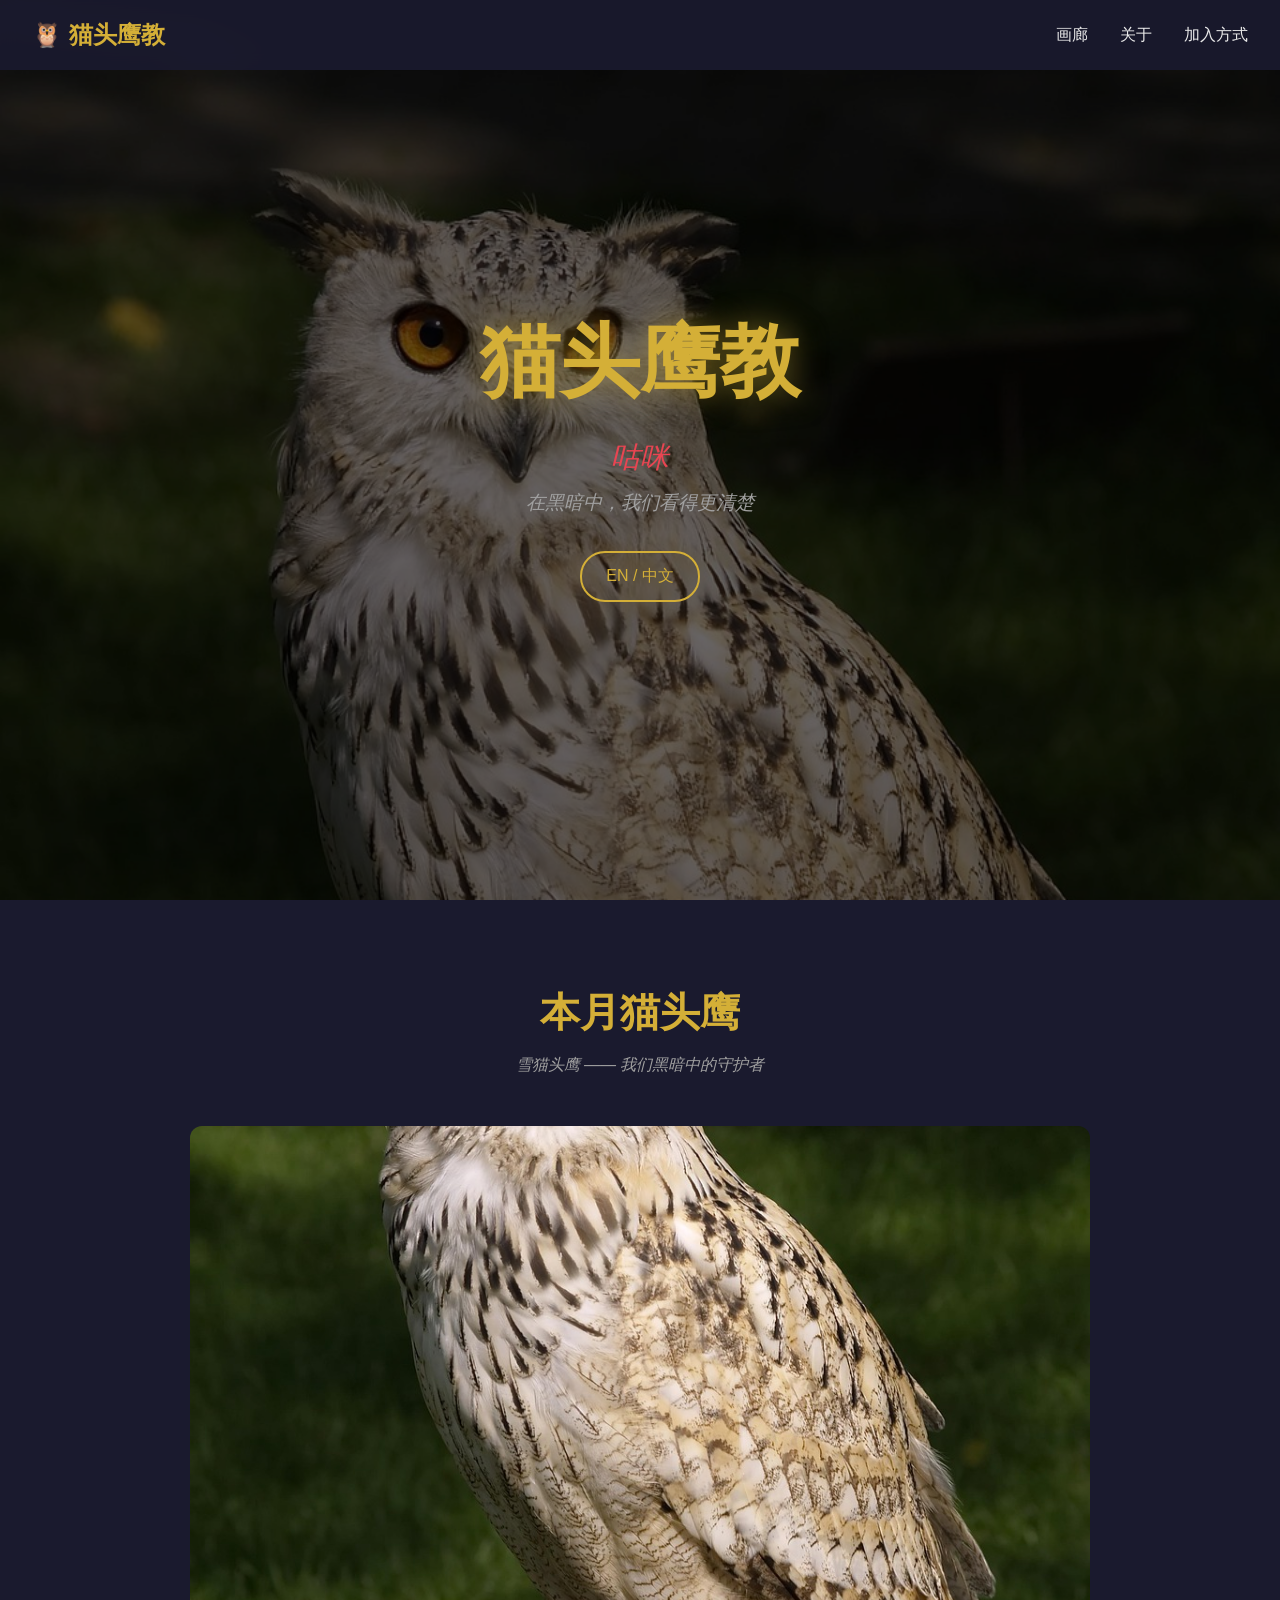
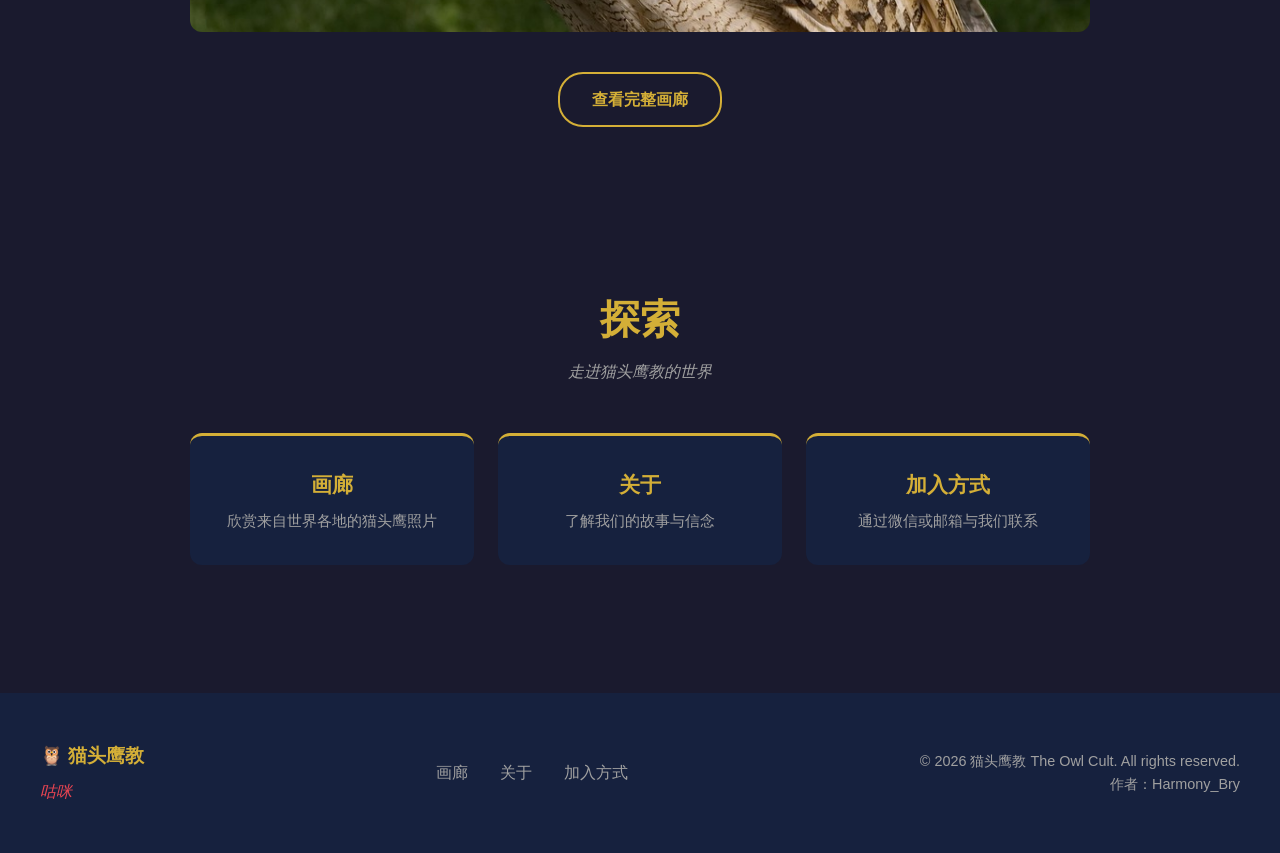
==== commit b5c26ed2: "Add files via upload" ====
--- a/index.html
+++ b/index.html
@@ -21,109 +21,50 @@
     </header>
 
     <nav class="navbar">
-        <div class="nav-brand">🦉 <span data-zh="猫头鹰教" data-en="The Owl Cult">猫头鹰教</span></div>
-        <ul class="nav-links">
-            <li><a href="#gallery" data-zh="画廊" data-en="Gallery">画廊</a></li>
-            <li><a href="#about" data-zh="关于" data-en="About">关于</a></li>
-            <li><a href="#contact" data-zh="加入方式" data-en="Join Us">加入方式</a></li>
-        </ul>
+        <a class="nav-brand" href="index.html">🦉 <span data-zh="猫头鹰教" data-en="The Owl Cult">猫头鹰教</span></a>
+        <div class="nav-right">
+            <ul class="nav-links">
+                <li><a href="gallery.html" data-zh="画廊" data-en="Gallery">画廊</a></li>
+                <li><a href="about.html" data-zh="关于" data-en="About">关于</a></li>
+                <li><a href="join.html" data-zh="加入方式" data-en="Join Us">加入方式</a></li>
+            </ul>
+        </div>
     </nav>
 
-    <section id="gallery" class="gallery-section">
-        <h2 class="section-title" data-zh="画廊" data-en="Gallery">画廊</h2>
-        <p class="section-desc" data-zh="来自世界各地的壮丽猫头鹰收藏" data-en="A collection of magnificent owls from around the world">来自世界各地的壮丽猫头鹰收藏</p>
-        <div class="gallery-featured">
-            <div class="gallery-item">
-                <img src="images/owl1.jpg" alt="Featured Owl">
-                <div class="gallery-caption" data-zh="雪猫头鹰" data-en="Snowy Owl">雪猫头鹰</div>
-            </div>
-        </div>
-        <div class="submenu">
-            <button class="submenu-toggle" onclick="toggleSubmenu(this)">
-                <span data-zh="更多猫头鹰照片" data-en="More Owl Photos">更多猫头鹰照片</span>
-                <span class="submenu-arrow">▼</span>
-            </button>
-            <div class="submenu-content">
-                <div class="gallery-grid">
-                    <div class="gallery-item">
-                        <img src="images/owl2.jpg" alt="Barn Owl">
-                        <div class="gallery-caption" data-zh="谷仓猫头鹰" data-en="Barn Owl">谷仓猫头鹰</div>
-                    </div>
-                    <div class="gallery-item">
-                        <img src="images/owl3.jpg" alt="Owl in Forest">
-                        <div class="gallery-caption" data-zh="森林守护者" data-en="Forest Guardian">森林守护者</div>
-                    </div>
-                    <div class="gallery-item">
-                        <img src="images/owl4.jpg" alt="Owl Eyes">
-                        <div class="gallery-caption" data-zh="夜之眼" data-en="Eyes of the Night">夜之眼</div>
-                    </div>
-                    <div class="gallery-item">
-                        <img src="images/owl5.jpg" alt="Owl Portrait">
-                        <div class="gallery-caption" data-zh="肖像" data-en="Portrait">肖像</div>
-                    </div>
-                    <div class="gallery-item">
-                        <img src="images/owl6.jpg" alt="Owl Wings">
-                        <div class="gallery-caption" data-zh="智慧之翼" data-en="Wings of Wisdom">智慧之翼</div>
-                    </div>
-                    <div class="gallery-item">
-                        <img src="images/owl7.jpg" alt="Owl Close-up">
-                        <div class="gallery-caption" data-zh="特写" data-en="Close-up">特写</div>
-                    </div>
-                    <div class="gallery-item">
-                        <img src="images/owl8.jpg" alt="Night Owl">
-                        <div class="gallery-caption" data-zh="夜猫" data-en="Night Owl">夜猫</div>
-                    </div>
-                    <div class="gallery-item">
-                        <img src="images/owl9.jpg" alt="Owl in Moonlight">
-                        <div class="gallery-caption" data-zh="月光中的猫头鹰" data-en="Owl in Moonlight">月光中的猫头鹰</div>
-                    </div>
+    <main class="page-main">
+        <section class="gallery-section featured-section">
+            <h2 class="section-title" data-zh="本月猫头鹰" data-en="Owl of the Month">本月猫头鹰</h2>
+            <p class="section-desc" data-zh="雪猫头鹰 —— 我们黑暗中的守护者" data-en="Snowy Owl — our guardian in the dark">雪猫头鹰 —— 我们黑暗中的守护者</p>
+            <div class="gallery-featured">
+                <div class="gallery-item">
+                    <img src="images/owl1.jpg" alt="Featured Owl">
+                    <div class="gallery-caption" data-zh="雪猫头鹰" data-en="Snowy Owl">雪猫头鹰</div>
                 </div>
             </div>
-        </div>
-    </section>
+            <div class="featured-actions">
+                <a class="btn-outline" href="gallery.html" data-zh="查看完整画廊" data-en="View Full Gallery">查看完整画廊</a>
+            </div>
+        </section>
 
-    <section id="about" class="about-section">
-        <h2 class="section-title" data-zh="关于" data-en="About">关于</h2>
-        <div class="about-content">
-            <div class="about-text">
-                <h3 data-zh="欢迎来到猫头鹰教" data-en="Welcome to the Owl Cult">欢迎来到猫头鹰教</h3>
-                <p data-zh="我们是一个致力于夜间壮丽生物的社区。猫头鹰自古以来就是智慧、神秘和力量的象征。从古代神话到现代传说，这些美丽的鸟类一直吸引着我们的想象力。" data-en="We are a community dedicated to the majestic creatures of the night. Owls have been symbols of wisdom, mystery, and power throughout human history. From ancient myths to modern folklore, these magnificent birds have captivated our imagination.">我们是一个致力于夜间壮丽生物的社区。猫头鹰自古以来就是智慧、神秘和力量的象征。从古代神话到现代传说，这些美丽的鸟类一直吸引着我们的想象力。</p>
-                <p data-zh="猫头鹰教通过摄影、艺术和故事来庆祝猫头鹰的美丽与神秘。我们相信，在黑暗中，猫头鹰能看到别人看不见的东西。" data-en="The Owl Cult celebrates the beauty and mystery of owls through photography, art, and storytelling. We believe that in the darkness, owls see what others cannot.">猫头鹰教通过摄影、艺术和故事来庆祝猫头鹰的美丽与神秘。我们相信，在黑暗中，猫头鹰能看到别人看不见的东西。</p>
-                <div class="about-stats">
-                    <div class="stat">
-                        <span class="stat-number">100+</span>
-                        <span class="stat-label" data-zh="物种" data-en="Species">物种</span>
-                    </div>
-                    <div class="stat">
-                        <span class="stat-number">∞</span>
-                        <span class="stat-label" data-zh="神秘" data-en="Mysteries">神秘</span>
-                    </div>
-                    <div class="stat">
-                        <span class="stat-number">24/7</span>
-                        <span class="stat-label" data-zh="夜视" data-en="Night Vision">夜视</span>
-                    </div>
-                </div>
+        <section class="explore-section">
+            <h2 class="section-title" data-zh="探索" data-en="Explore">探索</h2>
+            <p class="section-desc" data-zh="走进猫头鹰教的世界" data-en="Step into the world of the Owl Cult">走进猫头鹰教的世界</p>
+            <div class="explore-grid">
+                <a class="explore-card" href="gallery.html">
+                    <h3 data-zh="画廊" data-en="Gallery">画廊</h3>
+                    <p data-zh="欣赏来自世界各地的猫头鹰照片" data-en="Admire owl photos from around the world">欣赏来自世界各地的猫头鹰照片</p>
+                </a>
+                <a class="explore-card" href="about.html">
+                    <h3 data-zh="关于" data-en="About">关于</h3>
+                    <p data-zh="了解我们的故事与信念" data-en="Learn our story and beliefs">了解我们的故事与信念</p>
+                </a>
+                <a class="explore-card" href="join.html">
+                    <h3 data-zh="加入方式" data-en="Join Us">加入方式</h3>
+                    <p data-zh="通过微信或邮箱与我们联系" data-en="Reach us via WeChat or email">通过微信或邮箱与我们联系</p>
+                </a>
             </div>
-            <div class="about-image">
-                <img src="images/owl1.jpg" alt="Owl in Moonlight">
-            </div>
-        </div>
-    </section>
-
-    <section id="contact" class="contact-section">
-        <h2 class="section-title" data-zh="加入方式" data-en="Join Us">加入方式</h2>
-        <p class="section-desc" data-zh="加入猫头鹰教社区" data-en="Join the Owl Cult community">加入猫头鹰教社区</p>
-        <div class="join-info">
-            <div class="join-item">
-                <span class="join-label" data-zh="微信号" data-en="WeChat">微信号</span>
-                <span class="join-value">Harmony_Bry</span>
-            </div>
-            <div class="join-item">
-                <span class="join-label" data-zh="邮箱" data-en="Email">邮箱</span>
-                <span class="join-value">baoruiyu120320@outlook.com</span>
-            </div>
-        </div>
-    </section>
+        </section>
+    </main>
 
     <footer class="footer">
         <div class="footer-content">
@@ -132,9 +73,9 @@
                 <p class="footer-slogan" data-zh="咕咪" data-en="Gu Mi">咕咪</p>
             </div>
             <div class="footer-links">
-                <a href="#gallery" data-zh="画廊" data-en="Gallery">画廊</a>
-                <a href="#about" data-zh="关于" data-en="About">关于</a>
-                <a href="#contact" data-zh="加入方式" data-en="Join Us">加入方式</a>
+                <a href="gallery.html" data-zh="画廊" data-en="Gallery">画廊</a>
+                <a href="about.html" data-zh="关于" data-en="About">关于</a>
+                <a href="join.html" data-zh="加入方式" data-en="Join Us">加入方式</a>
             </div>
             <div class="footer-info">
                 <p>&copy; 2026 猫头鹰教 The Owl Cult. All rights reserved.</p>
--- a/style.css
+++ b/style.css
@@ -386,6 +386,135 @@
     }
 }
 
+/* ===== Multi-page navigation ===== */
+.nav-brand {
+    text-decoration: none;
+}
+
+.nav-right {
+    display: flex;
+    align-items: center;
+    gap: 1.5rem;
+}
+
+.nav-links a.active {
+    color: var(--gold);
+}
+
+.nav-lang {
+    padding: 0.4rem 1rem;
+    background: transparent;
+    border: 2px solid var(--gold);
+    color: var(--gold);
+    font-size: 0.9rem;
+    cursor: pointer;
+    border-radius: 20px;
+    transition: all 0.3s;
+}
+
+.nav-lang:hover {
+    background: var(--gold);
+    color: var(--primary);
+}
+
+/* ===== Sub-page banner ===== */
+.page-banner {
+    position: relative;
+    padding: 9rem 2rem 4rem;
+    text-align: center;
+    background-color: var(--secondary);
+    background-position: center;
+    background-size: cover;
+    background-repeat: no-repeat;
+}
+
+.page-banner::before {
+    content: '';
+    position: absolute;
+    top: 0;
+    left: 0;
+    width: 100%;
+    height: 100%;
+    background: rgba(0, 0, 0, 0.65);
+}
+
+.page-banner > * {
+    position: relative;
+    z-index: 1;
+}
+
+.banner-gallery {
+    background-image: url('images/owl2.jpg');
+}
+
+.banner-about {
+    background-image: url('images/owl3.jpg');
+}
+
+.banner-join {
+    background-image: url('images/owl4.jpg');
+}
+
+/* ===== Home: featured & explore ===== */
+.featured-section .gallery-featured {
+    margin-bottom: 2.5rem;
+}
+
+.featured-actions {
+    text-align: center;
+}
+
+.btn-outline {
+    display: inline-block;
+    padding: 0.8rem 2rem;
+    border: 2px solid var(--gold);
+    border-radius: 25px;
+    color: var(--gold);
+    text-decoration: none;
+    font-weight: 600;
+    transition: all 0.3s;
+}
+
+.btn-outline:hover {
+    background: var(--gold);
+    color: var(--primary);
+}
+
+.explore-grid {
+    display: grid;
+    grid-template-columns: repeat(auto-fit, minmax(220px, 1fr));
+    gap: 1.5rem;
+    max-width: 900px;
+    margin: 0 auto;
+}
+
+.explore-card {
+    display: block;
+    padding: 2rem 1.5rem;
+    background: var(--secondary);
+    border-radius: 12px;
+    border-top: 3px solid var(--gold);
+    text-decoration: none;
+    text-align: center;
+    transition: transform 0.3s, box-shadow 0.3s;
+}
+
+.explore-card:hover {
+    transform: translateY(-6px);
+    box-shadow: 0 12px 30px rgba(0, 0, 0, 0.4);
+}
+
+.explore-card h3 {
+    color: var(--gold);
+    font-size: 1.3rem;
+    margin-bottom: 0.5rem;
+}
+
+.explore-card p {
+    color: var(--text-muted);
+    font-size: 0.95rem;
+}
+
 /* ===== Responsive ===== */
 @media (max-width: 768px) {
     .title {
@@ -394,6 +523,15 @@
     .subtitle {
         font-size: 1.5rem;
     }
+    .navbar {
+        padding: 0.8rem 1rem;
+    }
+    .nav-right {
+        gap: 0.8rem;
+    }
+    .nav-links {
+        gap: 1rem;
+    }
     .about-content {
         grid-template-columns: 1fr;
     }
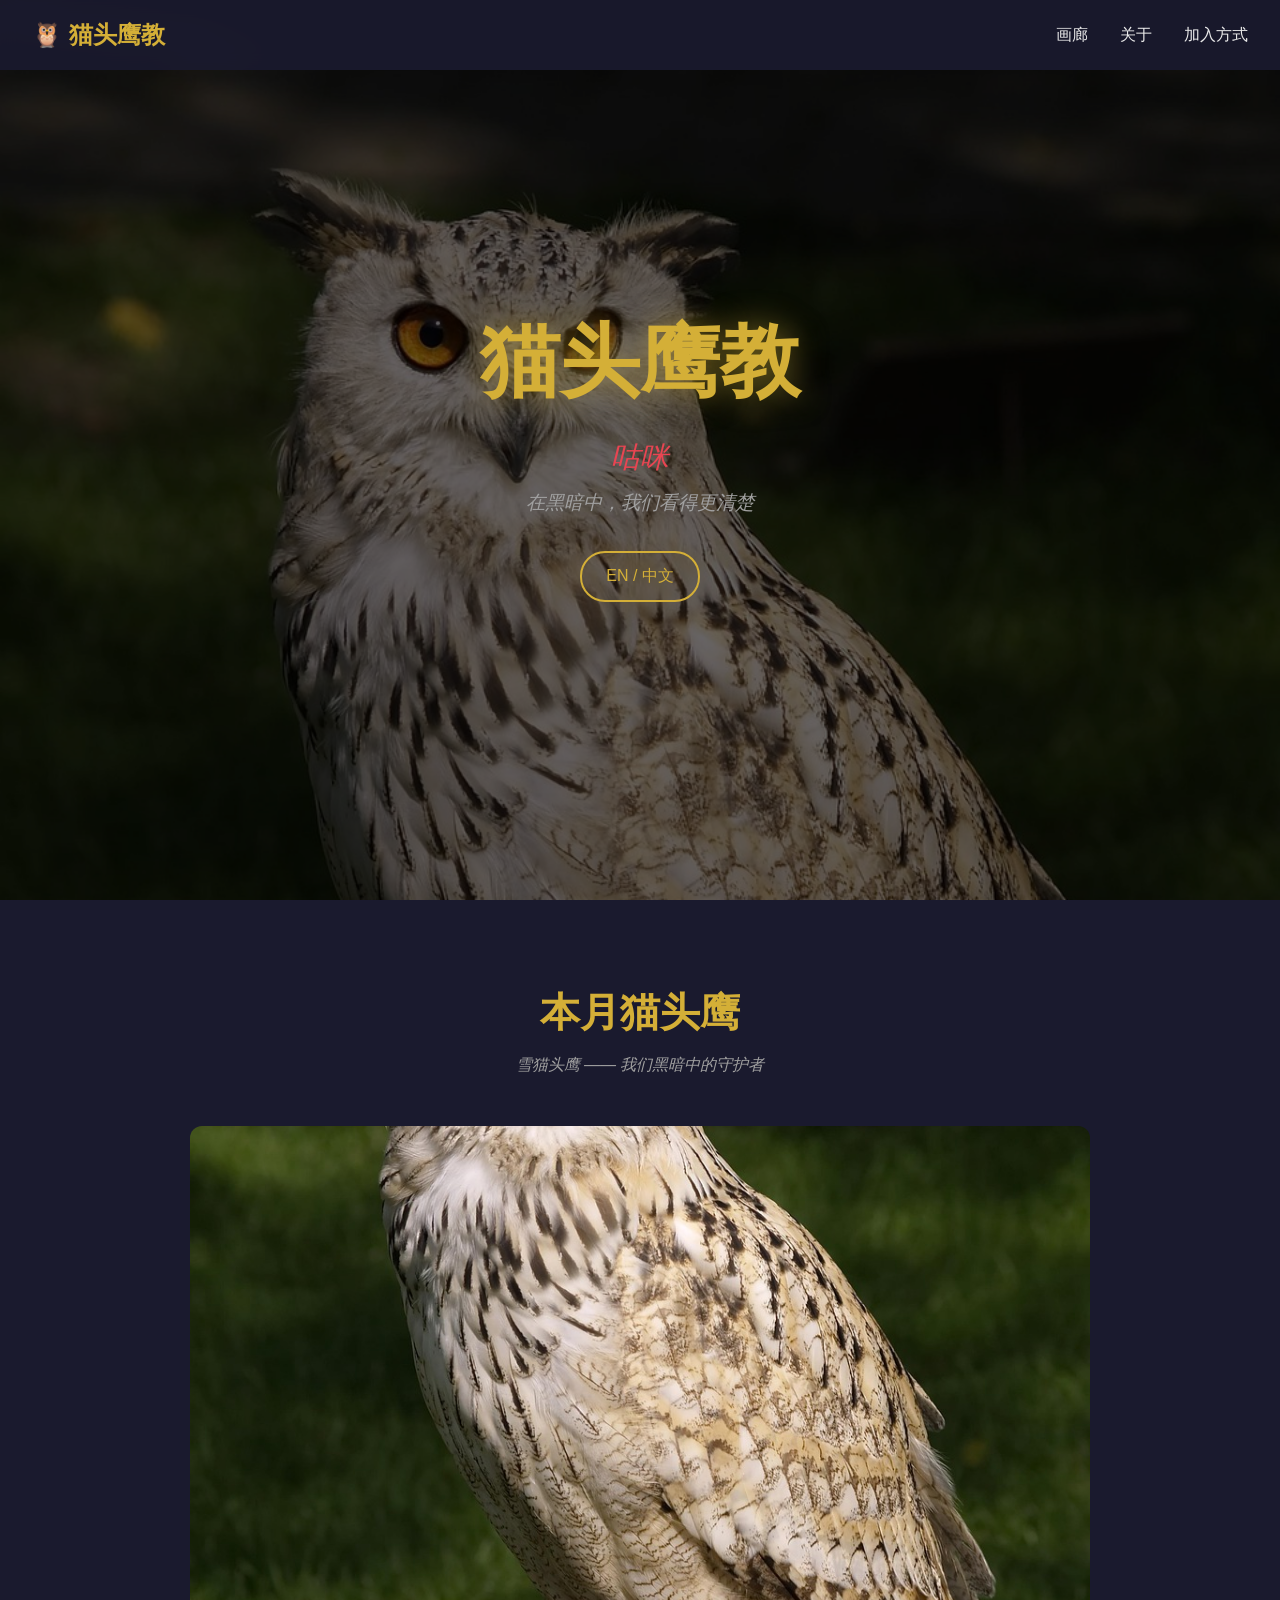
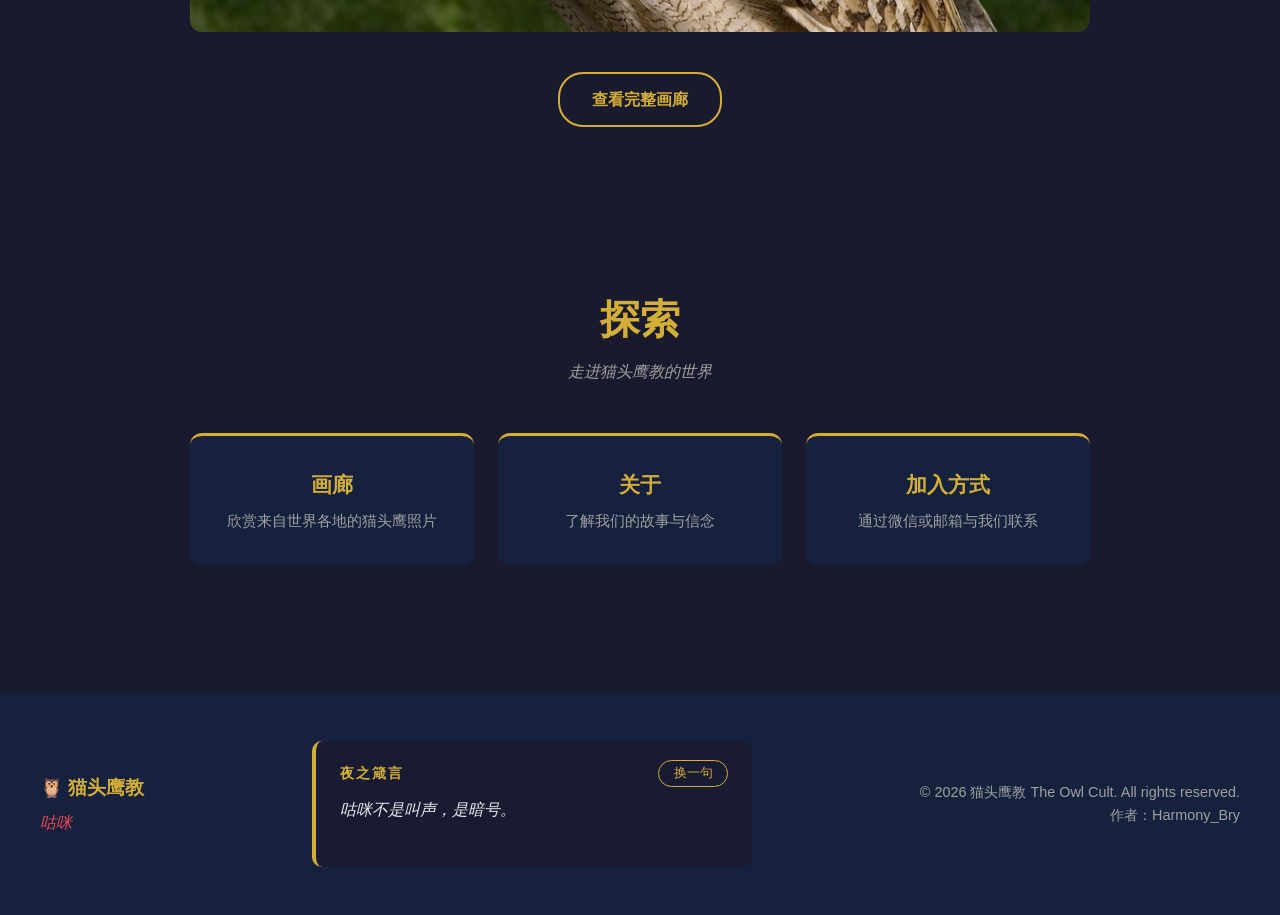
==== commit 3a20bd17: "Add files via upload" ====
--- a/index.html
+++ b/index.html
@@ -72,10 +72,12 @@
                 <h3>🦉 <span data-zh="猫头鹰教" data-en="The Owl Cult">猫头鹰教</span></h3>
                 <p class="footer-slogan" data-zh="咕咪" data-en="Gu Mi">咕咪</p>
             </div>
-            <div class="footer-links">
-                <a href="gallery.html" data-zh="画廊" data-en="Gallery">画廊</a>
-                <a href="about.html" data-zh="关于" data-en="About">关于</a>
-                <a href="join.html" data-zh="加入方式" data-en="Join Us">加入方式</a>
+            <div class="footer-proverb">
+                <div class="proverb-head">
+                    <span class="proverb-label" data-zh="夜之箴言" data-en="Proverb of the Night">夜之箴言</span>
+                    <button class="proverb-btn" onclick="nextProverb()" data-zh="换一句" data-en="Another">换一句</button>
+                </div>
+                <p class="proverb-text" id="proverbText">在黑暗中，我们看得更清楚。</p>
             </div>
             <div class="footer-info">
                 <p>&copy; 2026 猫头鹰教 The Owl Cult. All rights reserved.</p>
--- a/style.css
+++ b/style.css
@@ -351,21 +351,6 @@
 .footer-slogan {
     color: var(--accent);
     font-style: italic;
-}
-
-.footer-links {
-    display: flex;
-    gap: 2rem;
-}
-
-.footer-links a {
-    color: var(--text-muted);
-    text-decoration: none;
-    transition: color 0.3s;
-}
-
-.footer-links a:hover {
-    color: var(--gold);
 }
 
 .footer-info {
@@ -515,6 +500,62 @@
     font-size: 0.95rem;
 }
 
+/* ===== Footer: Proverb of the Night ===== */
+.footer-proverb {
+    flex: 1 1 320px;
+    max-width: 440px;
+    padding: 1.2rem 1.5rem;
+    background: rgba(26, 26, 46, 0.75);
+    border-left: 4px solid var(--gold);
+    border-radius: 10px;
+}
+
+.proverb-head {
+    display: flex;
+    align-items: center;
+    justify-content: space-between;
+    gap: 1rem;
+    margin-bottom: 0.6rem;
+}
+
+.proverb-label {
+    color: var(--gold);
+    font-size: 0.85rem;
+    font-weight: 700;
+    letter-spacing: 2px;
+    white-space: nowrap;
+}
+
+.proverb-btn {
+    padding: 0.25rem 0.9rem;
+    background: transparent;
+    border: 1px solid var(--gold);
+    border-radius: 15px;
+    color: var(--gold);
+    font-size: 0.8rem;
+    cursor: pointer;
+    white-space: nowrap;
+    transition: all 0.3s;
+}
+
+.proverb-btn:hover {
+    background: var(--gold);
+    color: var(--primary);
+}
+
+.proverb-text {
+    color: var(--text);
+    font-style: italic;
+    line-height: 1.6;
+    min-height: 3.2em;
+    opacity: 1;
+    transition: opacity 0.25s ease;
+}
+
+.proverb-text.fade {
+    opacity: 0;
+}
+
 /* ===== Responsive ===== */
 @media (max-width: 768px) {
     .title {
@@ -542,4 +583,9 @@
     .footer-info {
         text-align: center;
     }
-}
+    .footer-proverb {
+        max-width: 100%;
+        width: 100%;
+        text-align: left;
+    }
+}
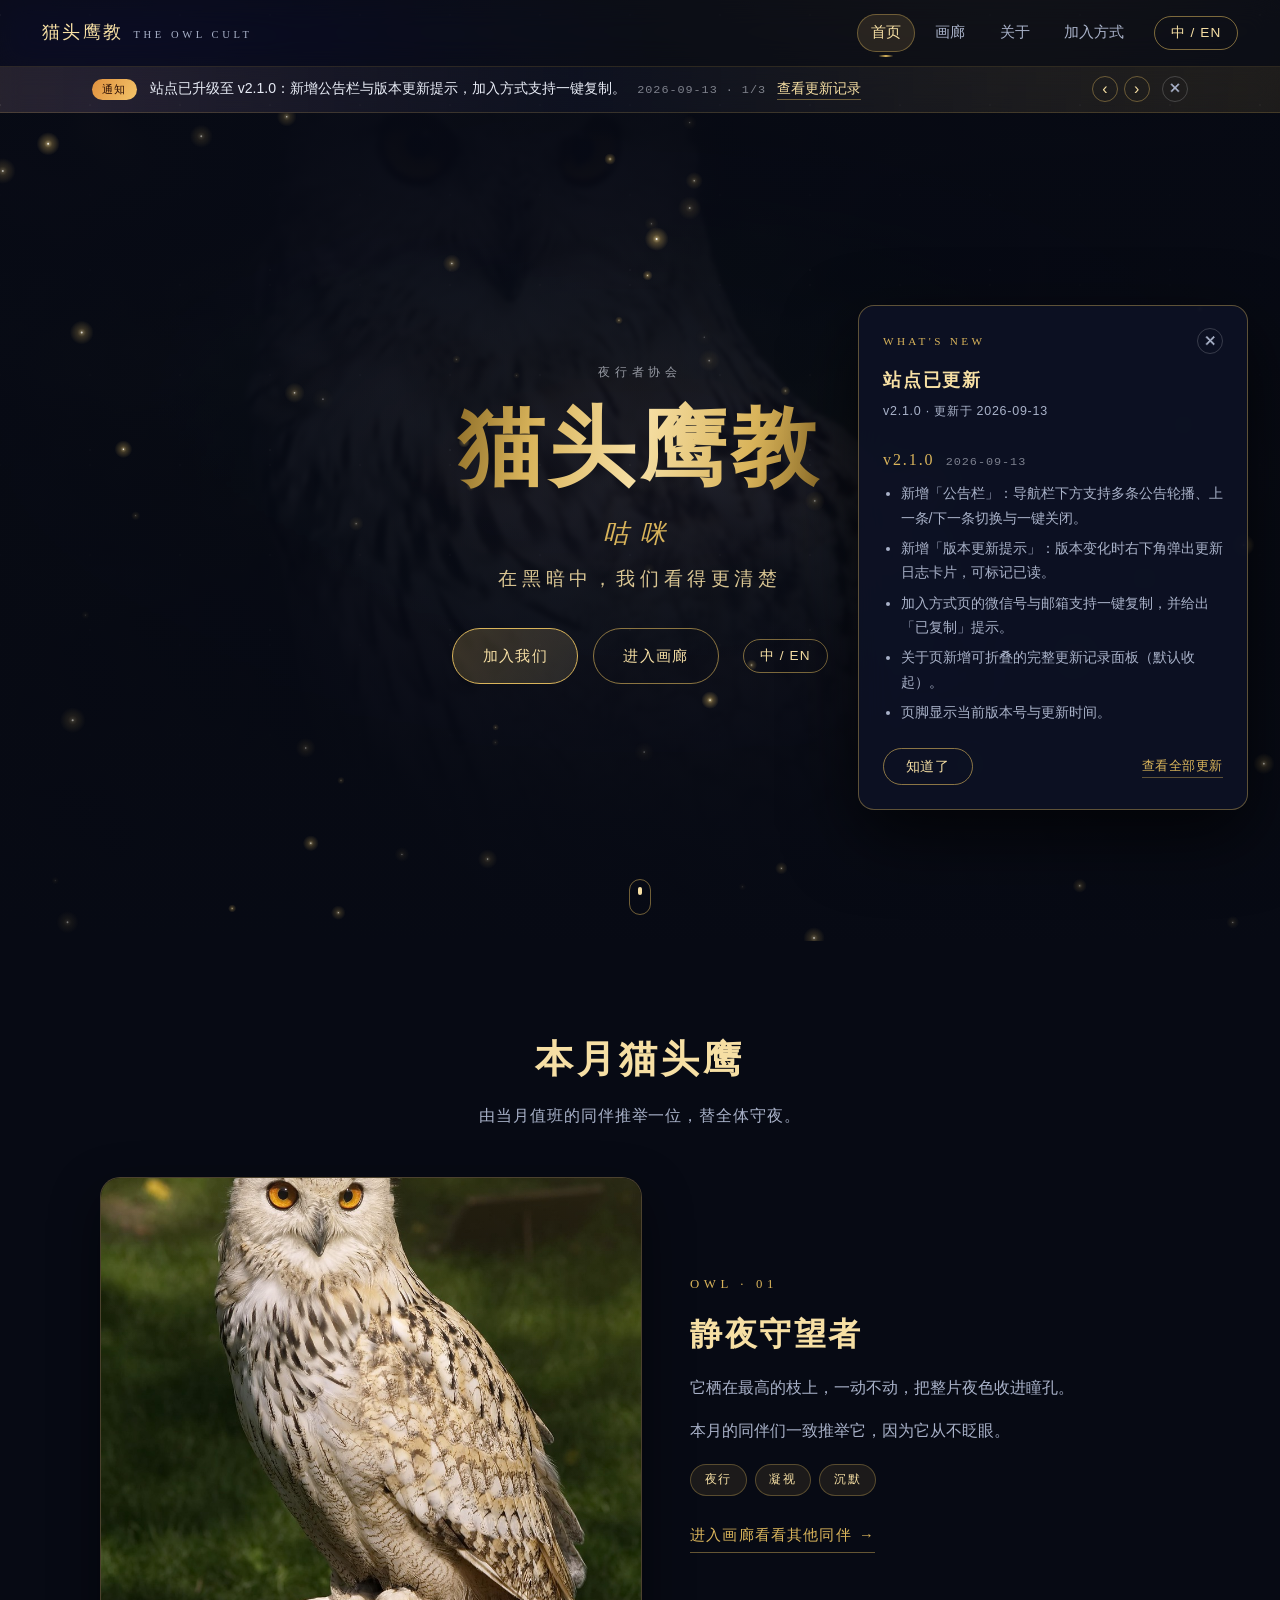
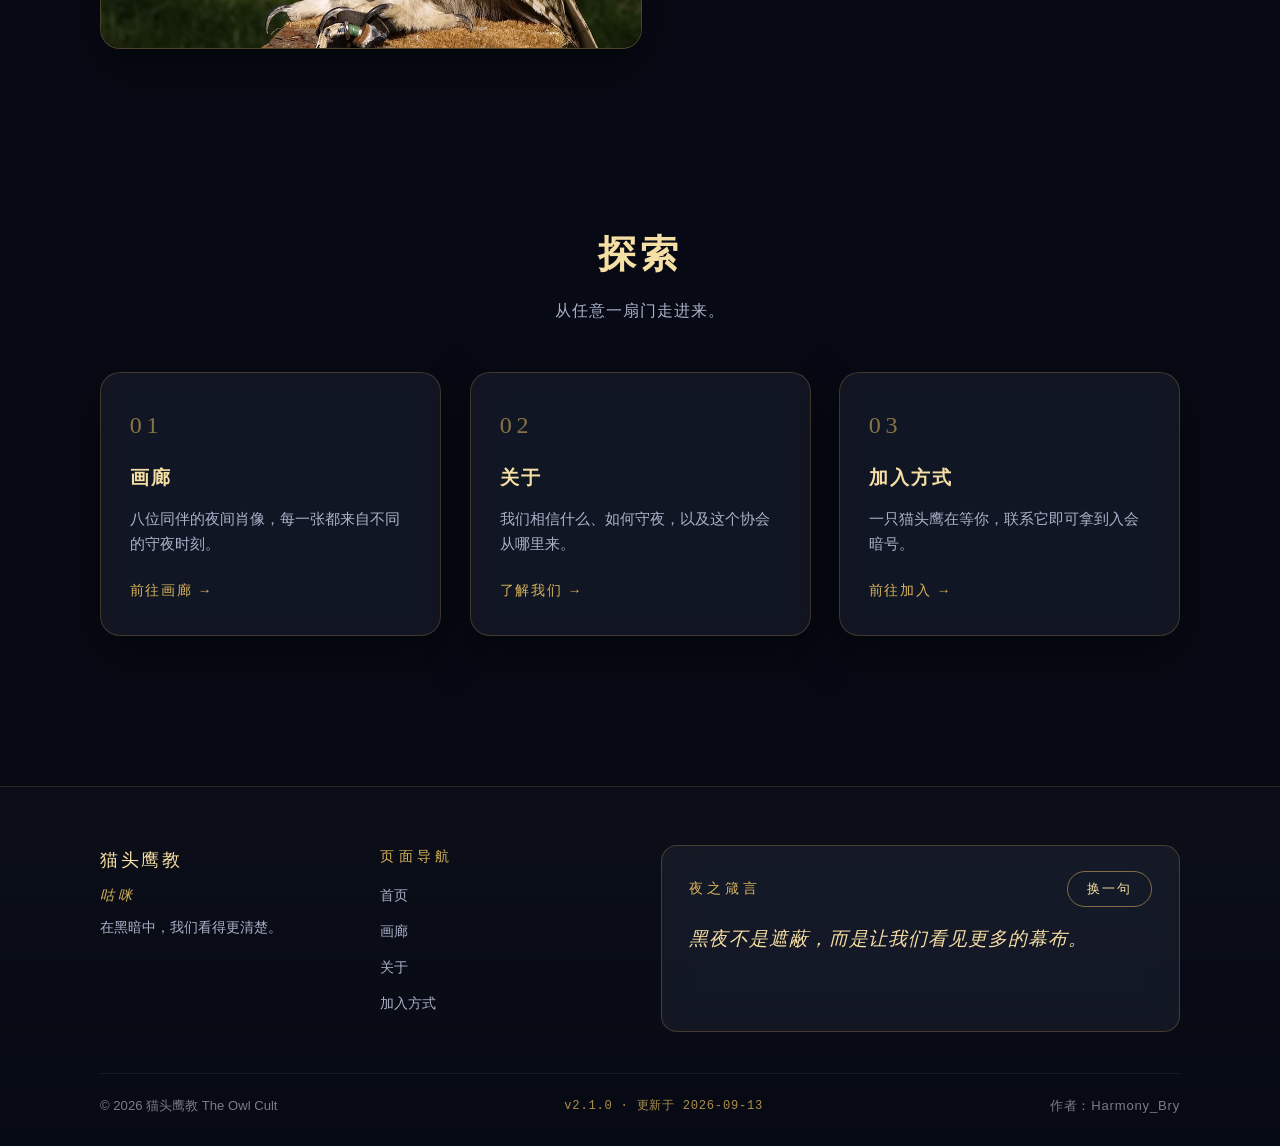
==== commit 7dc095d0: "Add files via upload" ====
--- a/index.html
+++ b/index.html
@@ -1,91 +1,156 @@
 <!DOCTYPE html>
-<html lang="zh">
+<html lang="zh-CN">
 <head>
-    <meta charset="UTF-8">
-    <meta name="viewport" content="width=device-width, initial-scale=1.0">
-    <title>猫头鹰教 - The Owl Cult</title>
-    <link rel="stylesheet" href="style.css">
-    <link rel="preconnect" href="https://fonts.googleapis.com">
-    <link rel="preconnect" href="https://fonts.gstatic.com" crossorigin>
-    <link href="https://fonts.googleapis.com/css2?family=Noto+Sans+SC:wght@400;700&family=Playfair+Display:wght@400;700&display=swap" rel="stylesheet">
+<meta charset="UTF-8">
+<meta name="viewport" content="width=device-width, initial-scale=1">
+<meta name="description" content="猫头鹰教 The Owl Cult —— 夜行者协会。在黑暗中，我们看得更清楚。">
+<meta name="theme-color" content="#070a14">
+<title>猫头鹰教 The Owl Cult</title>
+<link rel="stylesheet" href="style.css">
 </head>
-<body>
-    <header class="hero">
-        <div class="hero-overlay"></div>
-        <div class="hero-content">
-            <h1 class="title" data-zh="猫头鹰教" data-en="The Owl Cult">猫头鹰教</h1>
-            <p class="slogan" data-zh="咕咪" data-en="Gu Mi">咕咪</p>
-            <p class="tagline" data-zh="在黑暗中，我们看得更清楚" data-en="In the darkness, we see clearly">在黑暗中，我们看得更清楚</p>
-            <button class="lang-switch" onclick="toggleLanguage()">EN / 中文</button>
-        </div>
-    </header>
+<body data-page="index" data-title-zh="猫头鹰教 The Owl Cult" data-title-en="The Owl Cult">
 
-    <nav class="navbar">
-        <a class="nav-brand" href="index.html">🦉 <span data-zh="猫头鹰教" data-en="The Owl Cult">猫头鹰教</span></a>
-        <div class="nav-right">
-            <ul class="nav-links">
-                <li><a href="gallery.html" data-zh="画廊" data-en="Gallery">画廊</a></li>
-                <li><a href="about.html" data-zh="关于" data-en="About">关于</a></li>
-                <li><a href="join.html" data-zh="加入方式" data-en="Join Us">加入方式</a></li>
-            </ul>
-        </div>
-    </nav>
+<!-- 顶部滚动进度条 -->
+<div class="scroll-progress" aria-hidden="true"></div>
 
-    <main class="page-main">
-        <section class="gallery-section featured-section">
-            <h2 class="section-title" data-zh="本月猫头鹰" data-en="Owl of the Month">本月猫头鹰</h2>
-            <p class="section-desc" data-zh="雪猫头鹰 —— 我们黑暗中的守护者" data-en="Snowy Owl — our guardian in the dark">雪猫头鹰 —— 我们黑暗中的守护者</p>
-            <div class="gallery-featured">
-                <div class="gallery-item">
-                    <img src="images/owl1.jpg" alt="Featured Owl">
-                    <div class="gallery-caption" data-zh="雪猫头鹰" data-en="Snowy Owl">雪猫头鹰</div>
-                </div>
-            </div>
-            <div class="featured-actions">
-                <a class="btn-outline" href="gallery.html" data-zh="查看完整画廊" data-en="View Full Gallery">查看完整画廊</a>
-            </div>
-        </section>
+<!-- 导航栏 -->
+<header class="nav" id="siteNav">
+  <a class="nav-brand" href="index.html">
+    <span class="zh">猫头鹰教</span>
+    <span class="en">The Owl Cult</span>
+  </a>
+  <button class="nav-toggle" type="button" aria-label="菜单" aria-expanded="false" aria-controls="navMenu">
+    <span></span><span></span><span></span>
+  </button>
+  <nav class="nav-menu" id="navMenu">
+    <a href="index.html" data-nav="index" data-zh="首页" data-en="Home">首页</a>
+    <a href="gallery.html" data-nav="gallery" data-zh="画廊" data-en="Gallery">画廊</a>
+    <a href="about.html" data-nav="about" data-zh="关于" data-en="About">关于</a>
+    <a href="join.html" data-nav="join" data-zh="加入方式" data-en="Join">加入方式</a>
+    <button class="lang-switch" type="button" onclick="toggleLanguage()" data-lang-label>中 / EN</button>
+  </nav>
+</header>
 
-        <section class="explore-section">
-            <h2 class="section-title" data-zh="探索" data-en="Explore">探索</h2>
-            <p class="section-desc" data-zh="走进猫头鹰教的世界" data-en="Step into the world of the Owl Cult">走进猫头鹰教的世界</p>
-            <div class="explore-grid">
-                <a class="explore-card" href="gallery.html">
-                    <h3 data-zh="画廊" data-en="Gallery">画廊</h3>
-                    <p data-zh="欣赏来自世界各地的猫头鹰照片" data-en="Admire owl photos from around the world">欣赏来自世界各地的猫头鹰照片</p>
-                </a>
-                <a class="explore-card" href="about.html">
-                    <h3 data-zh="关于" data-en="About">关于</h3>
-                    <p data-zh="了解我们的故事与信念" data-en="Learn our story and beliefs">了解我们的故事与信念</p>
-                </a>
-                <a class="explore-card" href="join.html">
-                    <h3 data-zh="加入方式" data-en="Join Us">加入方式</h3>
-                    <p data-zh="通过微信或邮箱与我们联系" data-en="Reach us via WeChat or email">通过微信或邮箱与我们联系</p>
-                </a>
-            </div>
-        </section>
-    </main>
+<!-- 首屏 Hero -->
+<section class="hero">
+  <div class="hero-media" aria-hidden="true" style="--hero-img:url('images/owl1.jpg')"></div>
+  <div class="hero-overlay" aria-hidden="true"></div>
+  <canvas id="starCanvas" aria-hidden="true"></canvas>
 
-    <footer class="footer">
-        <div class="footer-content">
-            <div class="footer-brand">
-                <h3>🦉 <span data-zh="猫头鹰教" data-en="The Owl Cult">猫头鹰教</span></h3>
-                <p class="footer-slogan" data-zh="咕咪" data-en="Gu Mi">咕咪</p>
-            </div>
-            <div class="footer-proverb">
-                <div class="proverb-head">
-                    <span class="proverb-label" data-zh="夜之箴言" data-en="Proverb of the Night">夜之箴言</span>
-                    <button class="proverb-btn" onclick="nextProverb()" data-zh="换一句" data-en="Another">换一句</button>
-                </div>
-                <p class="proverb-text" id="proverbText">在黑暗中，我们看得更清楚。</p>
-            </div>
-            <div class="footer-info">
-                <p>&copy; 2026 猫头鹰教 The Owl Cult. All rights reserved.</p>
-                <p data-zh="作者：Harmony_Bry" data-en="Author: Harmony_Bry">作者：Harmony_Bry</p>
-            </div>
-        </div>
-    </footer>
+  <div class="hero-content">
+    <p class="hero-kicker" data-zh="夜行者协会" data-en="Night Walkers Society">夜行者协会</p>
+    <h1 class="title" data-zh="猫头鹰教" data-en="The Owl Cult">猫头鹰教</h1>
+    <p class="slogan" data-zh="咕咪" data-en="Gu Mi">咕咪</p>
+    <p class="subtitle" data-zh="在黑暗中，我们看得更清楚" data-en="In the darkness, we see clearly">在黑暗中，我们看得更清楚</p>
+    <div class="hero-actions">
+      <a class="btn btn-primary" href="join.html" data-zh="加入我们" data-en="Join us">加入我们</a>
+      <a class="btn" href="gallery.html" data-zh="进入画廊" data-en="Enter the gallery">进入画廊</a>
+      <button class="lang-switch" type="button" onclick="toggleLanguage()" data-lang-label>中 / EN</button>
+    </div>
+  </div>
 
-    <script src="script.js"></script>
+  <div class="hero-scroll" aria-hidden="true"><span></span></div>
+</section>
+
+<!-- 本月猫头鹰 -->
+<section class="section" id="feature">
+  <div class="section-head reveal">
+    <h2 data-zh="本月猫头鹰" data-en="Owl of the Month">本月猫头鹰</h2>
+    <p data-zh="由当月值班的同伴推举一位，替全体守夜。" data-en="Chosen by the member on duty, keeping watch for us all.">由当月值班的同伴推举一位，替全体守夜。</p>
+  </div>
+
+  <div class="feature">
+    <div class="feature-media reveal" data-lightbox data-caption-zh="本月猫头鹰 · 静夜守望者" data-caption-en="Owl of the Month · Watcher of Still Nights">
+      <img src="images/owl1.jpg" alt="本月猫头鹰" data-alt-zh="本月猫头鹰 · 静夜守望者" data-alt-en="Owl of the Month · Watcher of Still Nights" loading="lazy" decoding="async" width="1200" height="800">
+    </div>
+
+    <div class="feature-body reveal" data-delay="140">
+      <span class="feature-no">OWL · 01</span>
+      <h3 data-zh="静夜守望者" data-en="Watcher of Still Nights">静夜守望者</h3>
+      <p data-zh="它栖在最高的枝上，一动不动，把整片夜色收进瞳孔。" data-en="It perches on the highest branch, motionless, gathering the whole night into its eyes.">它栖在最高的枝上，一动不动，把整片夜色收进瞳孔。</p>
+      <p data-zh="本月的同伴们一致推举它，因为它从不眨眼。" data-en="The members chose it unanimously: it never blinks.">本月的同伴们一致推举它，因为它从不眨眼。</p>
+      <div class="feature-tags">
+        <span class="tag" data-zh="夜行" data-en="Nocturnal">夜行</span>
+        <span class="tag" data-zh="凝视" data-en="Gazing">凝视</span>
+        <span class="tag" data-zh="沉默" data-en="Silence">沉默</span>
+      </div>
+      <a class="feature-link" href="gallery.html">
+        <span data-zh="进入画廊看看其他同伴" data-en="Meet the others in the gallery">进入画廊看看其他同伴</span>
+        <span aria-hidden="true">→</span>
+      </a>
+    </div>
+  </div>
+</section>
+
+<!-- 探索入口 -->
+<section class="section" id="explore">
+  <div class="section-head reveal">
+    <h2 data-zh="探索" data-en="Explore">探索</h2>
+    <p data-zh="从任意一扇门走进来。" data-en="Step in through any of these doors.">从任意一扇门走进来。</p>
+  </div>
+
+  <div class="explore-grid">
+    <a class="card explore-card reveal" href="gallery.html">
+      <span class="explore-no">01</span>
+      <h3 data-zh="画廊" data-en="Gallery">画廊</h3>
+      <p data-zh="八位同伴的夜间肖像，每一张都来自不同的守夜时刻。" data-en="Eight portraits from eight different nights on watch.">八位同伴的夜间肖像，每一张都来自不同的守夜时刻。</p>
+      <span class="explore-more" data-zh="前往画廊 →" data-en="Open the gallery →">前往画廊 →</span>
+    </a>
+
+    <a class="card explore-card reveal" data-delay="120" href="about.html">
+      <span class="explore-no">02</span>
+      <h3 data-zh="关于" data-en="About">关于</h3>
+      <p data-zh="我们相信什么、如何守夜，以及这个协会从哪里来。" data-en="What we believe, how we keep watch, and where this society began.">我们相信什么、如何守夜，以及这个协会从哪里来。</p>
+      <span class="explore-more" data-zh="了解我们 →" data-en="Read about us →">了解我们 →</span>
+    </a>
+
+    <a class="card explore-card reveal" data-delay="240" href="join.html">
+      <span class="explore-no">03</span>
+      <h3 data-zh="加入方式" data-en="Join">加入方式</h3>
+      <p data-zh="一只猫头鹰在等你，联系它即可拿到入会暗号。" data-en="An owl is waiting — reach out to receive the watchword.">一只猫头鹰在等你，联系它即可拿到入会暗号。</p>
+      <span class="explore-more" data-zh="前往加入 →" data-en="Go to join →">前往加入 →</span>
+    </a>
+  </div>
+</section>
+
+<!-- 页脚 -->
+<footer class="footer">
+  <div class="footer-grid">
+    <div class="footer-brand">
+      <span class="brand-name">猫头鹰教</span>
+      <p class="foot-slogan" data-zh="咕咪" data-en="Gu Mi">咕咪</p>
+      <p data-zh="在黑暗中，我们看得更清楚。" data-en="In the darkness, we see clearly.">在黑暗中，我们看得更清楚。</p>
+    </div>
+
+    <div>
+      <h4 data-zh="页面导航" data-en="Navigation">页面导航</h4>
+      <ul class="footer-links">
+        <li><a href="index.html" data-zh="首页" data-en="Home">首页</a></li>
+        <li><a href="gallery.html" data-zh="画廊" data-en="Gallery">画廊</a></li>
+        <li><a href="about.html" data-zh="关于" data-en="About">关于</a></li>
+        <li><a href="join.html" data-zh="加入方式" data-en="Join">加入方式</a></li>
+      </ul>
+    </div>
+
+    <div class="proverb-box">
+      <div class="proverb-head">
+        <h4 data-zh="夜之箴言" data-en="Night Proverb">夜之箴言</h4>
+        <button class="proverb-btn" type="button" onclick="nextProverb()" data-zh="换一句" data-en="Another">换一句</button>
+      </div>
+      <p class="proverb-text" id="proverbText">黑夜不是遮蔽，而是让我们看见更多的幕布。</p>
+    </div>
+  </div>
+
+  <div class="footer-bottom">
+    <span data-zh="© 2026 猫头鹰教 The Owl Cult" data-en="© 2026 The Owl Cult">© 2026 猫头鹰教 The Owl Cult</span>
+    <span class="author" data-zh="作者：Harmony_Bry" data-en="Author: Harmony_Bry">作者：Harmony_Bry</span>
+  </div>
+</footer>
+
+<!-- 回到顶部 -->
+<button class="to-top" type="button" aria-label="回到顶部" data-aria-zh="回到顶部" data-aria-en="Back to top">↑</button>
+
+<script src="data.js"></script>
+<script src="script.js"></script>
 </body>
 </html>
--- a/style.css
+++ b/style.css
@@ -1,591 +1,1327 @@
-/* ===== Reset & Base ===== */
-* {
-    margin: 0;
-    padding: 0;
-    box-sizing: border-box;
-}
-
-:root {
-    --primary: #1a1a2e;
-    --secondary: #16213e;
-    --accent: #e94552;
-    --text: #eaeaea;
-    --text-muted: #a0a0a0;
-    --gold: #d4af37;
-}
-
-body {
-    font-family: 'Segoe UI', 'Microsoft YaHei', sans-serif;
-    background: var(--primary);
-    color: var(--text);
-    line-height: 1.6;
-    overflow-x: hidden;
-}
-
-/* ===== Hero Section ===== */
-.hero {
-    position: relative;
-    height: 100vh;
-    background: url('images/owl1.jpg') center/cover no-repeat;
-    display: flex;
-    align-items: center;
-    justify-content: center;
-    text-align: center;
-}
-
-.hero-overlay {
-    position: absolute;
-    top: 0;
-    left: 0;
-    width: 100%;
-    height: 100%;
-    background: rgba(0, 0, 0, 0.6);
-}
-
-.hero-content {
-    position: relative;
-    z-index: 1;
-    animation: fadeInUp 1.5s ease-out;
-}
-
-.title {
-    font-size: 5rem;
-    font-weight: 700;
-    color: var(--gold);
-    text-shadow: 0 0 30px rgba(212, 175, 55, 0.5);
-    margin-bottom: 0.5rem;
-}
-
-.subtitle {
-    font-size: 2.5rem;
-    font-weight: 400;
-    color: var(--text);
-    margin-bottom: 1rem;
-    letter-spacing: 4px;
-}
-
-.slogan {
-    font-size: 1.8rem;
-    color: var(--accent);
-    font-style: italic;
-    margin-bottom: 0.5rem;
-}
-
-.tagline {
-    font-size: 1.2rem;
-    color: var(--text-muted);
-    font-style: italic;
-}
-
-.lang-switch {
-    margin-top: 2rem;
-    padding: 0.8rem 1.5rem;
-    background: transparent;
-    border: 2px solid var(--gold);
-    color: var(--gold);
-    font-size: 1rem;
-    cursor: pointer;
-    border-radius: 25px;
-    transition: all 0.3s;
-}
-
-.lang-switch:hover {
-    background: var(--gold);
-    color: var(--primary);
-}
-
-/* ===== Navbar ===== */
-.navbar {
-    position: fixed;
-    top: 0;
-    width: 100%;
-    padding: 1rem 2rem;
-    display: flex;
-    justify-content: space-between;
-    align-items: center;
-    background: rgba(26, 26, 46, 0.95);
-    z-index: 100;
-    backdrop-filter: blur(10px);
-}
-
-.nav-brand {
-    font-size: 1.5rem;
-    font-weight: 700;
-    color: var(--gold);
-}
-
-.nav-links {
-    display: flex;
-    list-style: none;
-    gap: 2rem;
-}
-
-.nav-links a {
-    color: var(--text);
-    text-decoration: none;
-    font-weight: 500;
-    transition: color 0.3s;
-}
-
-.nav-links a:hover {
-    color: var(--gold);
-}
-
-/* ===== Sections ===== */
-section {
-    padding: 5rem 2rem;
-    max-width: 1200px;
-    margin: 0 auto;
-}
-
-.section-title {
-    font-size: 2.5rem;
-    color: var(--gold);
-    text-align: center;
-    margin-bottom: 0.5rem;
-}
-
-.section-desc {
-    text-align: center;
-    color: var(--text-muted);
-    margin-bottom: 3rem;
-    font-style: italic;
-}
-
-/* ===== Gallery ===== */
-.gallery-grid {
-    display: grid;
-    grid-template-columns: repeat(auto-fit, minmax(300px, 1fr));
-    gap: 1.5rem;
-}
-
-.gallery-item {
-    position: relative;
-    overflow: hidden;
-    border-radius: 12px;
-    aspect-ratio: 3/2;
-}
-
-.gallery-item img {
-    width: 100%;
-    height: 100%;
-    object-fit: cover;
-    transition: transform 0.5s ease;
-}
-
-.gallery-item:hover img {
-    transform: scale(1.1);
-}
-
-.gallery-caption {
-    position: absolute;
-    bottom: 0;
-    left: 0;
-    right: 0;
-    padding: 1rem;
-    background: linear-gradient(transparent, rgba(0,0,0,0.8));
-    color: var(--gold);
-    font-weight: 600;
-    font-size: 1.1rem;
-    opacity: 0;
-    transition: opacity 0.3s;
-}
-
-.gallery-item:hover .gallery-caption {
-    opacity: 1;
-}
-
-/* ===== About ===== */
-.about-content {
-    display: grid;
-    grid-template-columns: 1fr 1fr;
-    gap: 3rem;
-    align-items: center;
-}
-
-.about-text h3 {
-    font-size: 1.8rem;
-    color: var(--gold);
-    margin-bottom: 1rem;
-}
-
-.about-text p {
-    margin-bottom: 1rem;
-    color: var(--text-muted);
-}
-
-.about-stats {
-    display: flex;
-    gap: 2rem;
-    margin-top: 2rem;
-}
-
-.stat {
-    text-align: center;
-}
-
-.stat-number {
-    display: block;
-    font-size: 2rem;
-    font-weight: 700;
-    color: var(--gold);
-}
-
-.stat-label {
-    font-size: 0.9rem;
-    color: var(--text-muted);
-}
-
-.about-image img {
-    width: 100%;
-    border-radius: 12px;
-    box-shadow: 0 10px 30px rgba(0,0,0,0.3);
-}
-
-/* ===== Featured Gallery & Secondary Menu ===== */
-.gallery-featured {
-    max-width: 900px;
-    margin: 0 auto;
-}
-
-.gallery-featured .gallery-item {
-    aspect-ratio: 16/9;
-}
-
-.submenu {
-    max-width: 900px;
-    margin: 2rem auto 0;
-}
-
-.submenu-toggle {
-    width: 100%;
-    display: flex;
-    justify-content: space-between;
-    align-items: center;
-    padding: 1rem 1.5rem;
-    background: var(--secondary);
-    border: 2px solid var(--gold);
-    border-radius: 10px;
-    color: var(--gold);
-    font-size: 1.1rem;
-    font-weight: 600;
-    cursor: pointer;
-    transition: background 0.3s, color 0.3s;
-}
-
-.submenu-toggle:hover {
-    background: var(--gold);
-    color: var(--primary);
-}
-
-.submenu-arrow {
-    font-size: 0.8rem;
-    transition: transform 0.3s;
-}
-
-.submenu-content {
-    max-height: 0;
-    overflow: hidden;
-    transition: max-height 0.5s ease;
-}
-
-.submenu-content.open {
-    max-height: 3000px;
-    margin-top: 1.5rem;
-}
-
-/* ===== Join Info ===== */
-.join-info {
-    max-width: 600px;
-    margin: 0 auto;
-    display: grid;
-    gap: 1.5rem;
-}
-
-.join-item {
-    display: flex;
-    justify-content: space-between;
-    align-items: center;
-    flex-wrap: wrap;
-    gap: 0.5rem;
-    padding: 1.5rem 2rem;
-    background: var(--secondary);
-    border-radius: 12px;
-    border-left: 4px solid var(--gold);
-}
-
-.join-label {
-    color: var(--gold);
-    font-weight: 600;
-    font-size: 1.1rem;
-}
-
-.join-value {
-    color: var(--text);
-    font-family: 'Courier New', monospace;
-    font-size: 1.1rem;
-}
-
-/* ===== Footer ===== */
-.footer {
-    background: var(--secondary);
-    padding: 3rem 2rem;
-    margin-top: 3rem;
-}
-
-.footer-content {
-    max-width: 1200px;
-    margin: 0 auto;
-    display: flex;
-    justify-content: space-between;
-    align-items: center;
-    flex-wrap: wrap;
-    gap: 2rem;
-}
-
-.footer-brand h3 {
-    color: var(--gold);
-    margin-bottom: 0.5rem;
-}
-
-.footer-slogan {
-    color: var(--accent);
-    font-style: italic;
-}
-
-.footer-info {
-    text-align: right;
-    color: var(--text-muted);
-    font-size: 0.9rem;
-}
-
-/* ===== Animations ===== */
-@keyframes fadeInUp {
-    from {
-        opacity: 0;
-        transform: translateY(30px);
-    }
-    to {
-        opacity: 1;
-        transform: translateY(0);
-    }
-}
-
-/* ===== Multi-page navigation ===== */
-.nav-brand {
-    text-decoration: none;
-}
-
-.nav-right {
-    display: flex;
-    align-items: center;
-    gap: 1.5rem;
-}
-
-.nav-links a.active {
-    color: var(--gold);
-}
-
-.nav-lang {
-    padding: 0.4rem 1rem;
-    background: transparent;
-    border: 2px solid var(--gold);
-    color: var(--gold);
-    font-size: 0.9rem;
-    cursor: pointer;
-    border-radius: 20px;
-    transition: all 0.3s;
-}
-
-.nav-lang:hover {
-    background: var(--gold);
-    color: var(--primary);
-}
-
-/* ===== Sub-page banner ===== */
-.page-banner {
-    position: relative;
-    padding: 9rem 2rem 4rem;
-    text-align: center;
-    background-color: var(--secondary);
-    background-position: center;
-    background-size: cover;
-    background-repeat: no-repeat;
-}
-
-.page-banner::before {
-    content: '';
-    position: absolute;
-    top: 0;
-    left: 0;
-    width: 100%;
-    height: 100%;
-    background: rgba(0, 0, 0, 0.65);
-}
-
-.page-banner > * {
-    position: relative;
-    z-index: 1;
-}
-
-.banner-gallery {
-    background-image: url('images/owl2.jpg');
-}
-
-.banner-about {
-    background-image: url('images/owl3.jpg');
-}
-
-.banner-join {
-    background-image: url('images/owl4.jpg');
-}
-
-/* ===== Home: featured & explore ===== */
-.featured-section .gallery-featured {
-    margin-bottom: 2.5rem;
-}
-
-.featured-actions {
-    text-align: center;
-}
-
-.btn-outline {
-    display: inline-block;
-    padding: 0.8rem 2rem;
-    border: 2px solid var(--gold);
-    border-radius: 25px;
-    color: var(--gold);
-    text-decoration: none;
-    font-weight: 600;
-    transition: all 0.3s;
-}
-
-.btn-outline:hover {
-    background: var(--gold);
-    color: var(--primary);
-}
-
-.explore-grid {
-    display: grid;
-    grid-template-columns: repeat(auto-fit, minmax(220px, 1fr));
-    gap: 1.5rem;
-    max-width: 900px;
-    margin: 0 auto;
-}
-
-.explore-card {
-    display: block;
-    padding: 2rem 1.5rem;
-    background: var(--secondary);
-    border-radius: 12px;
-    border-top: 3px solid var(--gold);
-    text-decoration: none;
-    text-align: center;
-    transition: transform 0.3s, box-shadow 0.3s;
-}
-
-.explore-card:hover {
-    transform: translateY(-6px);
-    box-shadow: 0 12px 30px rgba(0, 0, 0, 0.4);
-}
-
-.explore-card h3 {
-    color: var(--gold);
-    font-size: 1.3rem;
-    margin-bottom: 0.5rem;
-}
-
-.explore-card p {
-    color: var(--text-muted);
-    font-size: 0.95rem;
-}
-
-/* ===== Footer: Proverb of the Night ===== */
-.footer-proverb {
-    flex: 1 1 320px;
-    max-width: 440px;
-    padding: 1.2rem 1.5rem;
-    background: rgba(26, 26, 46, 0.75);
-    border-left: 4px solid var(--gold);
-    border-radius: 10px;
-}
-
-.proverb-head {
-    display: flex;
-    align-items: center;
-    justify-content: space-between;
-    gap: 1rem;
-    margin-bottom: 0.6rem;
-}
-
-.proverb-label {
-    color: var(--gold);
-    font-size: 0.85rem;
-    font-weight: 700;
-    letter-spacing: 2px;
-    white-space: nowrap;
-}
-
-.proverb-btn {
-    padding: 0.25rem 0.9rem;
-    background: transparent;
-    border: 1px solid var(--gold);
-    border-radius: 15px;
-    color: var(--gold);
-    font-size: 0.8rem;
-    cursor: pointer;
-    white-space: nowrap;
-    transition: all 0.3s;
-}
-
-.proverb-btn:hover {
-    background: var(--gold);
-    color: var(--primary);
-}
-
-.proverb-text {
-    color: var(--text);
-    font-style: italic;
-    line-height: 1.6;
-    min-height: 3.2em;
-    opacity: 1;
-    transition: opacity 0.25s ease;
-}
-
-.proverb-text.fade {
-    opacity: 0;
-}
-
-/* ===== Responsive ===== */
-@media (max-width: 768px) {
-    .title {
-        font-size: 3rem;
-    }
-    .subtitle {
-        font-size: 1.5rem;
-    }
-    .navbar {
-        padding: 0.8rem 1rem;
-    }
-    .nav-right {
-        gap: 0.8rem;
-    }
-    .nav-links {
-        gap: 1rem;
-    }
-    .about-content {
-        grid-template-columns: 1fr;
-    }
-    .footer-content {
-        flex-direction: column;
-        text-align: center;
-    }
-    .footer-info {
-        text-align: center;
-    }
-    .footer-proverb {
-        max-width: 100%;
-        width: 100%;
-        text-align: left;
-    }
-}
+/* ==========================================================================
+   猫头鹰教 The Owl Cult — style.css
+   深色夜空 + 金色  ·  玻璃拟态  ·  纯静态站
+   ========================================================================== */
+
+/* ---------- 1. 变量与基础 ---------- */
+:root{
+  --bg:#070a14;
+  --bg-soft:#0d1224;
+  --surface:rgba(255,255,255,.05);
+  --surface-strong:rgba(255,255,255,.09);
+  --border:rgba(255,255,255,.10);
+  --text:#e9edf7;
+  --text-soft:#a9b2c9;
+  --gold:#d9b45b;
+  --gold-bright:#f6dfa4;
+  --gold-deep:#b8892f;
+  --danger:#e05c5c;
+  --radius-lg:20px;
+  --radius-md:16px;
+  --radius-sm:10px;
+  --shadow-soft:0 18px 50px rgba(0,0,0,.45);
+  --shadow-gold:0 24px 60px -18px rgba(217,180,91,.45);
+  --font-display:"Georgia","Times New Roman","Songti SC",serif;
+  --font-body:-apple-system,BlinkMacSystemFont,"Segoe UI","PingFang SC","Hiragino Sans GB","Microsoft YaHei",sans-serif;
+  --ease:cubic-bezier(.22,.61,.36,1);
+}
+
+*{box-sizing:border-box;}
+html{scroll-behavior:smooth;}
+body{
+  margin:0;
+  min-height:100vh;
+  font-family:var(--font-body);
+  font-size:16px;
+  line-height:1.7;
+  color:var(--text);
+  background:
+    radial-gradient(1200px 700px at 78% -8%, rgba(217,180,91,.13), transparent 60%),
+    radial-gradient(900px 620px at 8% 12%, rgba(96,74,190,.16), transparent 62%),
+    radial-gradient(1000px 800px at 50% 110%, rgba(40,60,120,.20), transparent 65%),
+    var(--bg);
+  background-attachment:fixed;
+  overflow-x:hidden;
+  -webkit-font-smoothing:antialiased;
+}
+
+/* 星空微噪点层 */
+body::before{
+  content:"";
+  position:fixed;
+  inset:0;
+  z-index:0;
+  pointer-events:none;
+  opacity:.5;
+  background-image:
+    radial-gradient(rgba(255,255,255,.5) 1px, transparent 1px),
+    radial-gradient(rgba(255,255,255,.28) 1px, transparent 1px);
+  background-size:180px 180px, 90px 90px;
+  background-position:0 0, 45px 60px;
+  mix-blend-mode:screen;
+}
+
+img{max-width:100%;display:block;}
+a{color:inherit;text-decoration:none;}
+ul{list-style:none;margin:0;padding:0;}
+::selection{background:rgba(217,180,91,.32);}
+
+/* 跳过动画 / 聚焦可见性 */
+@media (prefers-reduced-motion: reduce){
+  html{scroll-behavior:auto;}
+  *,*::before,*::after{
+    animation-duration:.001ms !important;
+    animation-iteration-count:1 !important;
+    transition-duration:.001ms !important;
+  }
+}
+
+/* ---------- 2. 顶部滚动进度条 ---------- */
+.scroll-progress{
+  position:fixed;
+  top:0;left:0;
+  height:3px;width:100%;
+  transform:scaleX(0);
+  transform-origin:0 50%;
+  background:linear-gradient(90deg,var(--gold-deep),var(--gold),var(--gold-bright));
+  box-shadow:0 0 14px rgba(217,180,91,.65);
+  z-index:120;
+  will-change:transform;
+}
+
+/* ---------- 3. 导航栏 ---------- */
+.nav{
+  position:sticky;
+  top:0;
+  z-index:110;
+  display:flex;
+  align-items:center;
+  justify-content:space-between;
+  gap:1rem;
+  padding:.85rem clamp(1rem,4vw,2.6rem);
+  background:rgba(7,10,20,.55);
+  -webkit-backdrop-filter:blur(14px) saturate(140%);
+  backdrop-filter:blur(14px) saturate(140%);
+  border-bottom:1px solid rgba(217,180,91,.16);
+}
+.nav.nav-scrolled{
+  background:rgba(7,10,20,.82);
+  box-shadow:0 10px 30px rgba(0,0,0,.45);
+}
+.nav-brand{
+  display:flex;
+  align-items:baseline;
+  gap:.6rem;
+  font-family:var(--font-display);
+  letter-spacing:.16em;
+  white-space:nowrap;
+}
+.nav-brand .zh{font-size:1.15rem;color:var(--gold-bright);}
+.nav-brand .en{
+  font-size:.66rem;
+  letter-spacing:.34em;
+  text-transform:uppercase;
+  color:var(--text-soft);
+}
+
+.nav-menu{display:flex;align-items:center;gap:.35rem;}
+.nav-menu a{
+  position:relative;
+  padding:.42rem .9rem;
+  border-radius:999px;
+  font-size:.92rem;
+  color:var(--text-soft);
+  transition:color .28s var(--ease),background .28s var(--ease);
+}
+.nav-menu a:hover{color:var(--gold-bright);background:rgba(217,180,91,.10);}
+.nav-menu a.active{
+  color:var(--gold-bright);
+  background:rgba(217,180,91,.13);
+  box-shadow:inset 0 0 0 1px rgba(217,180,91,.4);
+}
+.nav-menu a.active::after{
+  content:"";
+  position:absolute;
+  left:50%;bottom:-.28rem;
+  width:26%;height:2px;
+  transform:translateX(-50%);
+  border-radius:2px;
+  background:linear-gradient(90deg,transparent,var(--gold),transparent);
+}
+
+/* 语言切换按钮 */
+.lang-switch{
+  margin-left:.6rem;
+  padding:.42rem 1rem;
+  font-family:var(--font-body);
+  font-size:.85rem;
+  letter-spacing:.08em;
+  color:var(--gold-bright);
+  background:transparent;
+  border:1px solid rgba(217,180,91,.55);
+  border-radius:999px;
+  cursor:pointer;
+  transition:background .3s var(--ease),color .3s var(--ease),box-shadow .3s var(--ease);
+}
+.lang-switch:hover{
+  background:rgba(217,180,91,.16);
+  box-shadow:0 0 18px rgba(217,180,91,.28);
+}
+
+/* 汉堡菜单按钮 */
+.nav-toggle{
+  display:none;
+  width:42px;height:38px;
+  padding:0;
+  background:transparent;
+  border:1px solid rgba(217,180,91,.45);
+  border-radius:10px;
+  cursor:pointer;
+  position:relative;
+}
+.nav-toggle span{
+  position:absolute;
+  left:11px;
+  width:20px;height:2px;
+  border-radius:2px;
+  background:var(--gold-bright);
+  transition:transform .3s var(--ease),opacity .3s var(--ease);
+}
+.nav-toggle span:nth-child(1){top:12px;}
+.nav-toggle span:nth-child(2){top:18px;}
+.nav-toggle span:nth-child(3){top:24px;}
+.nav-toggle[aria-expanded="true"] span:nth-child(1){transform:translateY(6px) rotate(45deg);}
+.nav-toggle[aria-expanded="true"] span:nth-child(2){opacity:0;}
+.nav-toggle[aria-expanded="true"] span:nth-child(3){transform:translateY(-6px) rotate(-45deg);}
+
+/* ---------- 4. Hero（首页首屏） ---------- */
+.hero{
+  position:relative;
+  min-height:clamp(560px,92vh,940px);
+  display:flex;
+  align-items:center;
+  justify-content:center;
+  text-align:center;
+  overflow:hidden;
+  padding:5.5rem clamp(1rem,5vw,3rem) 6rem;
+  isolation:isolate;
+}
+.hero-media{
+  position:absolute;
+  inset:0;
+  z-index:-3;
+  background-image:var(--hero-img);
+  background-size:cover;
+  background-position:center 32%;
+  filter:blur(2px) saturate(.75);
+  transform:scale(1.06);
+  opacity:.34;
+  animation:heroDrift 26s ease-in-out infinite alternate;
+}
+@keyframes heroDrift{
+  from{transform:scale(1.06) translate3d(0,0,0);}
+  to{transform:scale(1.13) translate3d(0,-1.5%,0);}
+}
+.hero-overlay{
+  position:absolute;
+  inset:0;
+  z-index:-2;
+  background:
+    radial-gradient(70% 60% at 50% 42%, rgba(7,10,20,.35), rgba(7,10,20,.86) 72%),
+    linear-gradient(180deg, rgba(7,10,20,.72), rgba(7,10,20,.55) 45%, var(--bg) 100%);
+}
+#starCanvas{
+  position:absolute;
+  inset:0;
+  z-index:-1;
+  width:100%;
+  height:100%;
+  pointer-events:none;
+}
+.hero-content{
+  position:relative;
+  z-index:2;
+  max-width:820px;
+}
+.hero-kicker{
+  margin:0 0 1rem;
+  font-size:.74rem;
+  letter-spacing:.42em;
+  text-transform:uppercase;
+  color:rgba(233,237,247,.62);
+}
+.hero .title{
+  margin:0;
+  font-family:var(--font-display);
+  font-size:clamp(2.7rem,9vw,5.4rem);
+  font-weight:700;
+  letter-spacing:.06em;
+  line-height:1.16;
+  background:linear-gradient(100deg,#8a6a25 0%,var(--gold) 22%,var(--gold-bright) 50%,var(--gold) 78%,#8a6a25 100%);
+  -webkit-background-clip:text;
+  background-clip:text;
+  color:transparent;
+  -webkit-text-fill-color:transparent;
+  animation:titleGlow 5.6s ease-in-out infinite;
+}
+@keyframes titleGlow{
+  0%,100%{
+    filter:drop-shadow(0 0 8px rgba(217,180,91,.22));
+    text-shadow:0 0 26px rgba(217,180,91,.12);
+  }
+  50%{
+    filter:drop-shadow(0 0 26px rgba(246,223,164,.5));
+    text-shadow:0 0 52px rgba(246,223,164,.28);
+  }
+}
+.slogan{
+  margin:.85rem 0 .5rem;
+  font-family:var(--font-display);
+  font-style:italic;
+  font-size:clamp(1.15rem,3vw,1.6rem);
+  letter-spacing:.42em;
+  color:var(--gold);
+}
+.hero .subtitle{
+  margin:0 0 2rem;
+  font-size:clamp(1rem,2.3vw,1.2rem);
+  letter-spacing:.24em;
+  color:rgba(246,223,164,.88);
+}
+.hero-actions{
+  display:flex;
+  flex-wrap:wrap;
+  align-items:center;
+  justify-content:center;
+  gap:.9rem;
+}
+.hero-scroll{
+  position:absolute;
+  left:50%;bottom:1.6rem;
+  transform:translateX(-50%);
+  width:22px;height:36px;
+  border:1px solid rgba(217,180,91,.5);
+  border-radius:12px;
+  z-index:2;
+}
+.hero-scroll span{
+  position:absolute;
+  left:50%;top:7px;
+  width:4px;height:8px;
+  margin-left:-2px;
+  border-radius:2px;
+  background:var(--gold-bright);
+  animation:scrollDot 1.9s ease-in-out infinite;
+}
+@keyframes scrollDot{
+  0%{transform:translateY(0);opacity:1;}
+  70%{transform:translateY(13px);opacity:0;}
+  100%{transform:translateY(0);opacity:0;}
+}
+
+/* ---------- 5. 通用按钮（金色描边 + 悬停填充 + 光泽扫过） ---------- */
+.btn{
+  position:relative;
+  display:inline-flex;
+  align-items:center;
+  justify-content:center;
+  gap:.5rem;
+  padding:.86rem 1.85rem;
+  overflow:hidden;
+  font-family:var(--font-body);
+  font-size:.96rem;
+  letter-spacing:.08em;
+  color:var(--gold-bright);
+  background:transparent;
+  border:1px solid rgba(217,180,91,.62);
+  border-radius:999px;
+  cursor:pointer;
+  transition:color .34s var(--ease),background .34s var(--ease),box-shadow .34s var(--ease),transform .34s var(--ease);
+}
+.btn::after{
+  content:"";
+  position:absolute;
+  top:0;left:-120%;
+  width:60%;height:100%;
+  background:linear-gradient(105deg,transparent,rgba(255,255,255,.55),transparent);
+  transform:skewX(-18deg);
+  transition:left .65s var(--ease);
+}
+.btn:hover,
+.btn:focus-visible{
+  color:#1a1206;
+  background:linear-gradient(120deg,var(--gold),var(--gold-bright));
+  border-color:var(--gold-bright);
+  box-shadow:0 14px 34px -12px rgba(217,180,91,.75);
+  transform:translateY(-2px);
+  outline:none;
+}
+.btn:hover::after,
+.btn:focus-visible::after{left:130%;}
+.btn-primary{
+  background:linear-gradient(120deg,rgba(217,180,91,.22),rgba(246,223,164,.12));
+  border-color:var(--gold);
+}
+
+/* ---------- 6. 玻璃拟态卡片 ---------- */
+.section{padding:clamp(3rem,7vw,5.4rem) clamp(1.1rem,5vw,3rem);}
+/* 层级保护：正文始终绘制在星空噪点层之上，保持文字锐利 */
+.hero,.section,.page-hero,.footer{position:relative;z-index:1;}
+.section-head{
+  max-width:760px;
+  margin:0 auto clamp(2rem,4vw,3rem);
+  text-align:center;
+}
+.section-head h2{
+  margin:0 0 .6rem;
+  font-family:var(--font-display);
+  font-size:clamp(1.6rem,4vw,2.4rem);
+  letter-spacing:.1em;
+  color:var(--gold-bright);
+}
+.section-head p{
+  margin:0;
+  color:var(--text-soft);
+  letter-spacing:.06em;
+}
+.card{
+  position:relative;
+  display:flex;
+  flex-direction:column;
+  overflow:hidden;
+  background:var(--surface);
+  border:1px solid rgba(217,180,91,.22);
+  border-radius:var(--radius-lg);
+  -webkit-backdrop-filter:blur(12px) saturate(150%);
+  backdrop-filter:blur(12px) saturate(150%);
+  box-shadow:var(--shadow-soft);
+  transition:transform .45s var(--ease),box-shadow .45s var(--ease),border-color .45s var(--ease),background .45s var(--ease);
+}
+.card:hover{
+  transform:translateY(-8px);
+  border-color:rgba(246,223,164,.6);
+  background:var(--surface-strong);
+  box-shadow:var(--shadow-gold);
+}
+.card::before{
+  content:"";
+  position:absolute;
+  inset:0;
+  pointer-events:none;
+  border-radius:inherit;
+  background:radial-gradient(460px 220px at 50% -10%, rgba(246,223,164,.14), transparent 70%);
+  opacity:0;
+  transition:opacity .45s var(--ease);
+}
+.card:hover::before{opacity:1;}
+
+/* ---------- 7. 首页「本月猫头鹰」 ---------- */
+.feature{
+  display:grid;
+  grid-template-columns:1.05fr .95fr;
+  gap:clamp(1.5rem,4vw,3rem);
+  align-items:center;
+  max-width:1080px;
+  margin:0 auto;
+}
+.feature-media{
+  position:relative;
+  border-radius:var(--radius-lg);
+  overflow:hidden;
+  border:1px solid rgba(217,180,91,.3);
+  box-shadow:var(--shadow-soft);
+  background:rgba(255,255,255,.03);
+  line-height:0;
+}
+.feature-media img{
+  width:100%;
+  height:clamp(280px,48vw,470px);
+  object-fit:cover;
+  transition:transform .8s var(--ease),filter .6s var(--ease);
+}
+.feature-media:hover img{transform:scale(1.045);}
+.feature-media::after{
+  content:"";
+  position:absolute;
+  inset:0;
+  background:linear-gradient(200deg,rgba(217,180,91,.14),transparent 55%);
+  pointer-events:none;
+}
+.feature-no{
+  display:block;
+  font-family:var(--font-display);
+  font-size:.8rem;
+  letter-spacing:.36em;
+  color:var(--gold);
+  margin-bottom:.7rem;
+}
+.feature-body h3{
+  margin:0 0 .8rem;
+  font-family:var(--font-display);
+  font-size:clamp(1.5rem,3.4vw,2rem);
+  letter-spacing:.08em;
+  color:var(--gold-bright);
+}
+.feature-body p{
+  margin:0 0 1rem;
+  color:var(--text-soft);
+}
+.feature-tags{
+  display:flex;
+  flex-wrap:wrap;
+  gap:.5rem;
+  margin:1.2rem 0 1.6rem;
+}
+.tag{
+  padding:.28rem .85rem;
+  font-size:.78rem;
+  letter-spacing:.14em;
+  color:var(--gold-bright);
+  background:rgba(217,180,91,.10);
+  border:1px solid rgba(217,180,91,.32);
+  border-radius:999px;
+}
+.feature-link{
+  display:inline-flex;
+  align-items:center;
+  gap:.45rem;
+  padding-bottom:.2rem;
+  font-size:.92rem;
+  letter-spacing:.08em;
+  color:var(--gold);
+  border-bottom:1px solid rgba(217,180,91,.45);
+  transition:color .3s var(--ease),border-color .3s var(--ease),gap .3s var(--ease);
+}
+.feature-link:hover{color:var(--gold-bright);border-color:var(--gold-bright);gap:.8rem;}
+
+/* ---------- 8. 探索入口卡片 ---------- */
+.explore-grid{
+  display:grid;
+  grid-template-columns:repeat(auto-fit,minmax(260px,1fr));
+  gap:clamp(1rem,2.6vw,1.8rem);
+  max-width:1080px;
+  margin:0 auto;
+}
+.explore-card{
+  padding:2rem 1.8rem;
+  text-align:left;
+  color:inherit;
+}
+.explore-no{
+  display:block;
+  margin-bottom:1rem;
+  font-family:var(--font-display);
+  font-size:1.5rem;
+  color:rgba(217,180,91,.6);
+  letter-spacing:.2em;
+}
+.explore-card h3{
+  margin:0 0 .7rem;
+  font-family:var(--font-display);
+  font-size:1.2rem;
+  letter-spacing:.1em;
+  color:var(--gold-bright);
+}
+.explore-card p{
+  margin:0 0 1.4rem;
+  font-size:.94rem;
+  color:var(--text-soft);
+}
+.explore-more{
+  font-size:.86rem;
+  letter-spacing:.12em;
+  color:var(--gold);
+}
+.explore-card:hover .explore-more{color:var(--gold-bright);}
+
+/* ---------- 9. 页面头部（子页通用） ---------- */
+.page-hero{
+  padding:clamp(3.4rem,8vw,6rem) clamp(1.1rem,5vw,3rem) clamp(1.6rem,3vw,2.4rem);
+  text-align:center;
+}
+.page-hero .eyebrow{
+  margin:0 0 .8rem;
+  font-size:.72rem;
+  letter-spacing:.4em;
+  text-transform:uppercase;
+  color:rgba(233,237,247,.55);
+}
+.page-hero h1{
+  margin:0 0 .8rem;
+  font-family:var(--font-display);
+  font-size:clamp(2rem,5.6vw,3.2rem);
+  letter-spacing:.08em;
+  background:linear-gradient(100deg,var(--gold-deep),var(--gold-bright) 45%,var(--gold-deep));
+  -webkit-background-clip:text;
+  background-clip:text;
+  color:transparent;
+  -webkit-text-fill-color:transparent;
+  text-shadow:0 0 40px rgba(217,180,91,.16);
+}
+.page-hero p{
+  max-width:640px;
+  margin:0 auto;
+  color:var(--text-soft);
+  letter-spacing:.06em;
+}
+
+/* ---------- 10. 画廊（瀑布流网格 + 悬浮图注） ---------- */
+.masonry{
+  column-count:3;
+  column-gap:clamp(.8rem,2vw,1.4rem);
+  max-width:1180px;
+  margin:0 auto;
+}
+@media (max-width:900px){.masonry{column-count:2;}}
+@media (max-width:560px){.masonry{column-count:1;}}
+
+.gallery-item{
+  position:relative;
+  display:block;
+  width:100%;
+  margin:0 0 clamp(.8rem,2vw,1.4rem);
+  padding:0;
+  break-inside:avoid;
+  overflow:hidden;
+  background:rgba(255,255,255,.04);
+  border:1px solid rgba(217,180,91,.2);
+  border-radius:var(--radius-md);
+  box-shadow:var(--shadow-soft);
+  cursor:zoom-in;
+  transition:border-color .4s var(--ease),box-shadow .4s var(--ease),transform .4s var(--ease);
+}
+.gallery-item:hover{
+  border-color:rgba(246,223,164,.55);
+  box-shadow:var(--shadow-gold);
+  transform:translateY(-4px);
+}
+.gallery-item img{
+  width:100%;
+  height:auto;
+  transition:transform .8s var(--ease),filter .5s var(--ease);
+}
+.gallery-item:hover img{transform:scale(1.05);}
+.gallery-item figcaption{
+  position:absolute;
+  left:0;right:0;bottom:0;
+  display:flex;
+  align-items:flex-end;
+  justify-content:space-between;
+  gap:.6rem;
+  padding:2.4rem 1rem .9rem;
+  background:linear-gradient(180deg,transparent,rgba(7,10,20,.9));
+  opacity:0;
+  transform:translateY(12px);
+  transition:opacity .4s var(--ease),transform .4s var(--ease);
+}
+.gallery-item:hover figcaption{opacity:1;transform:translateY(0);}
+.gallery-item .cap-title{
+  font-family:var(--font-display);
+  font-size:.98rem;
+  letter-spacing:.08em;
+  color:var(--gold-bright);
+}
+.gallery-item .cap-no{
+  font-family:'Courier New',monospace;
+  font-size:.76rem;
+  letter-spacing:.16em;
+  color:rgba(233,237,247,.72);
+}
+.gallery-item:focus-visible{
+  outline:2px solid var(--gold-bright);
+  outline-offset:3px;
+}
+
+/* ---------- 11. 灯箱 ---------- */
+.lightbox{
+  position:fixed;
+  inset:0;
+  z-index:200;
+  display:flex;
+  align-items:center;
+  justify-content:center;
+  padding:clamp(1rem,4vw,3rem);
+  background:rgba(4,6,12,.9);
+  -webkit-backdrop-filter:blur(10px);
+  backdrop-filter:blur(10px);
+  opacity:0;
+  visibility:hidden;
+  transition:opacity .35s var(--ease),visibility .35s var(--ease);
+}
+.lightbox.open{opacity:1;visibility:visible;}
+.lightbox-figure{
+  max-width:min(1080px,92vw);
+  margin:0;
+  text-align:center;
+  transform:scale(.94);
+  transition:transform .38s var(--ease);
+}
+.lightbox.open .lightbox-figure{transform:scale(1);}
+.lightbox-figure img{
+  width:auto;
+  max-width:100%;
+  max-height:74vh;
+  margin:0 auto;
+  border-radius:var(--radius-md);
+  border:1px solid rgba(217,180,91,.35);
+  box-shadow:0 30px 80px rgba(0,0,0,.7);
+}
+.lightbox-figure figcaption{
+  margin-top:1rem;
+  font-size:.94rem;
+  letter-spacing:.1em;
+  color:var(--gold-bright);
+}
+.lightbox-count{
+  display:block;
+  margin-top:.35rem;
+  font-family:'Courier New',monospace;
+  font-size:.78rem;
+  letter-spacing:.2em;
+  color:rgba(233,237,247,.6);
+}
+.lb-btn{
+  position:absolute;
+  display:flex;
+  align-items:center;
+  justify-content:center;
+  width:clamp(42px,6vw,54px);
+  height:clamp(42px,6vw,54px);
+  padding:0;
+  font-size:1.35rem;
+  line-height:1;
+  color:var(--gold-bright);
+  background:rgba(20,26,44,.72);
+  border:1px solid rgba(217,180,91,.4);
+  border-radius:50%;
+  cursor:pointer;
+  transition:background .3s var(--ease),transform .3s var(--ease),box-shadow .3s var(--ease);
+}
+.lb-btn:hover{
+  background:rgba(217,180,91,.22);
+  transform:scale(1.08);
+  box-shadow:0 0 22px rgba(217,180,91,.35);
+}
+.lb-close{top:clamp(1rem,3vw,2rem);right:clamp(1rem,3vw,2rem);}
+.lb-prev{left:clamp(.6rem,2.5vw,2rem);top:50%;margin-top:-27px;}
+.lb-next{right:clamp(.6rem,2.5vw,2rem);top:50%;margin-top:-27px;}
+body.lb-open{overflow:hidden;}
+
+/* ---------- 12. 关于页 ---------- */
+.about-grid{
+  display:grid;
+  grid-template-columns:1.1fr .9fr;
+  gap:clamp(1.4rem,4vw,3rem);
+  align-items:center;
+  max-width:1080px;
+  margin:0 auto;
+}
+.about-text p{margin:0 0 1.1rem;color:var(--text-soft);}
+.about-text .lede{
+  font-family:var(--font-display);
+  font-size:clamp(1.1rem,2.6vw,1.4rem);
+  line-height:1.9;
+  letter-spacing:.06em;
+  color:var(--gold-bright);
+}
+.about-media{
+  position:relative;
+  overflow:hidden;
+  border-radius:var(--radius-lg);
+  border:1px solid rgba(217,180,91,.3);
+  box-shadow:var(--shadow-soft);
+  line-height:0;
+}
+.about-media img{width:100%;height:clamp(260px,44vw,440px);object-fit:cover;}
+.about-media::after{
+  content:"";
+  position:absolute;inset:0;
+  background:linear-gradient(160deg,rgba(217,180,91,.16),transparent 60%);
+  pointer-events:none;
+}
+.stats{
+  display:grid;
+  grid-template-columns:repeat(auto-fit,minmax(180px,1fr));
+  gap:clamp(1rem,2.6vw,1.8rem);
+  max-width:1000px;
+  margin:clamp(2.4rem,5vw,3.6rem) auto 0;
+}
+.stat{
+  padding:1.8rem 1.4rem;
+  text-align:center;
+}
+.stat-num{
+  display:block;
+  font-family:var(--font-display);
+  font-size:clamp(2rem,5vw,2.8rem);
+  letter-spacing:.06em;
+  background:linear-gradient(100deg,var(--gold),var(--gold-bright) 55%,var(--gold));
+  -webkit-background-clip:text;
+  background-clip:text;
+  color:transparent;
+  -webkit-text-fill-color:transparent;
+}
+.stat-label{
+  display:block;
+  margin-top:.5rem;
+  font-size:.92rem;
+  letter-spacing:.16em;
+  color:var(--text-soft);
+}
+
+/* ---------- 13. 加入方式页 ---------- */
+.join-grid{
+  display:grid;
+  grid-template-columns:repeat(auto-fit,minmax(280px,1fr));
+  gap:clamp(1.2rem,3vw,2rem);
+  max-width:880px;
+  margin:0 auto;
+}
+.join-item{
+  display:block;
+  padding:2rem 1.8rem;
+  text-align:left;
+  color:inherit;
+  cursor:pointer;
+}
+.join-label{
+  display:block;
+  margin-bottom:.7rem;
+  font-family:var(--font-display);
+  font-size:.78rem;
+  letter-spacing:.3em;
+  text-transform:uppercase;
+  color:var(--gold);
+}
+.join-value{
+  display:block;
+  font-family:'Courier New',monospace;
+  font-size:clamp(.98rem,2.4vw,1.12rem);
+  letter-spacing:.04em;
+  color:var(--text);
+  word-break:break-all;
+}
+.join-value small{
+  display:block;
+  margin-top:.5rem;
+  font-family:var(--font-body);
+  font-size:.78rem;
+  letter-spacing:.1em;
+  color:var(--text-soft);
+}
+.join-note{
+  max-width:760px;
+  margin:clamp(2rem,4vw,3rem) auto 0;
+  padding:1.4rem 1.6rem;
+  text-align:center;
+  font-size:.94rem;
+  letter-spacing:.05em;
+  color:var(--text-soft);
+}
+.join-steps{
+  max-width:820px;
+  margin:clamp(2rem,4vw,3rem) auto 0;
+  display:grid;
+  gap:.9rem;
+}
+.join-steps li{
+  display:flex;
+  gap:.9rem;
+  align-items:flex-start;
+  padding:1rem 1.3rem;
+  background:var(--surface);
+  border:1px solid rgba(217,180,91,.18);
+  border-radius:var(--radius-sm);
+  -webkit-backdrop-filter:blur(8px);
+  backdrop-filter:blur(8px);
+  color:var(--text-soft);
+}
+.join-steps .step-no{
+  flex:0 0 auto;
+  font-family:var(--font-display);
+  color:var(--gold);
+  letter-spacing:.1em;
+}
+
+/* ---------- 14. 页脚 ---------- */
+.footer{
+  position:relative;
+  margin-top:clamp(2.5rem,6vw,4rem);
+  padding:clamp(2.4rem,5vw,3.6rem) clamp(1.1rem,5vw,3rem) 1.8rem;
+  border-top:1px solid rgba(217,180,91,.16);
+  background:linear-gradient(180deg,rgba(255,255,255,.02),rgba(7,10,20,.6));
+}
+.footer-grid{
+  display:grid;
+  grid-template-columns:repeat(auto-fit,minmax(230px,1fr));
+  gap:clamp(1.4rem,4vw,2.6rem);
+  max-width:1080px;
+  margin:0 auto;
+}
+.footer h4{
+  margin:0 0 .8rem;
+  font-family:var(--font-display);
+  font-size:.86rem;
+  font-weight:400;
+  letter-spacing:.3em;
+  text-transform:uppercase;
+  color:var(--gold);
+}
+.footer-brand .brand-name{
+  font-family:var(--font-display);
+  font-size:1.15rem;
+  letter-spacing:.14em;
+  color:var(--gold-bright);
+}
+.footer-brand p{
+  margin:.5rem 0 0;
+  font-size:.88rem;
+  color:var(--text-soft);
+}
+.footer-brand .foot-slogan{
+  font-family:var(--font-display);
+  font-style:italic;
+  letter-spacing:.3em;
+  color:var(--gold);
+}
+.footer-links li{margin:0 0 .55rem;}
+.footer-links a{
+  font-size:.88rem;
+  color:var(--text-soft);
+  transition:color .3s var(--ease),padding-left .3s var(--ease);
+}
+.footer-links a:hover{color:var(--gold-bright);padding-left:.35rem;}
+
+/* 夜之箴言 */
+.proverb-box{
+  grid-column:span 2;
+  padding:1.6rem 1.7rem;
+  background:var(--surface);
+  border:1px solid rgba(217,180,91,.24);
+  border-radius:var(--radius-md);
+  -webkit-backdrop-filter:blur(12px) saturate(150%);
+  backdrop-filter:blur(12px) saturate(150%);
+}
+.proverb-head{
+  display:flex;
+  align-items:baseline;
+  justify-content:space-between;
+  gap:1rem;
+  margin-bottom:.9rem;
+}
+.proverb-head h4{margin:0;}
+.proverb-text{
+  margin:0 0 1.2rem;
+  min-height:3.4em;
+  font-family:var(--font-display);
+  font-size:clamp(1rem,2.4vw,1.18rem);
+  font-style:italic;
+  line-height:1.85;
+  letter-spacing:.05em;
+  color:var(--gold-bright);
+}
+.proverb-btn{
+  padding:.5rem 1.2rem;
+  font-family:var(--font-body);
+  font-size:.82rem;
+  letter-spacing:.14em;
+  color:var(--gold-bright);
+  background:transparent;
+  border:1px solid rgba(217,180,91,.55);
+  border-radius:999px;
+  cursor:pointer;
+  transition:background .3s var(--ease),color .3s var(--ease),box-shadow .3s var(--ease);
+}
+.proverb-btn:hover{
+  background:rgba(217,180,91,.18);
+  box-shadow:0 0 18px rgba(217,180,91,.3);
+}
+.proverb-text.swap{animation:proverbIn .5s var(--ease);}
+@keyframes proverbIn{
+  from{opacity:0;transform:translateY(8px);}
+  to{opacity:1;transform:translateY(0);}
+}
+
+.footer-bottom{
+  max-width:1080px;
+  margin:clamp(1.8rem,4vw,2.6rem) auto 0;
+  padding-top:1.3rem;
+  border-top:1px solid rgba(255,255,255,.07);
+  display:flex;
+  flex-wrap:wrap;
+  align-items:center;
+  justify-content:space-between;
+  gap:.6rem;
+  font-size:.82rem;
+  color:rgba(233,237,247,.5);
+}
+.footer-bottom .author{letter-spacing:.06em;}
+.footer-bottom .author b{color:var(--gold);font-weight:400;letter-spacing:.1em;}
+
+/* ---------- 15. 返回顶部 ---------- */
+.to-top{
+  position:fixed;
+  right:clamp(1rem,3vw,2rem);
+  bottom:clamp(1rem,3vw,2rem);
+  z-index:100;
+  display:flex;
+  align-items:center;
+  justify-content:center;
+  width:46px;height:46px;
+  padding:0;
+  font-size:1.1rem;
+  color:var(--gold-bright);
+  background:rgba(13,18,36,.78);
+  border:1px solid rgba(217,180,91,.45);
+  border-radius:50%;
+  cursor:pointer;
+  opacity:0;
+  visibility:hidden;
+  transform:translateY(14px);
+  -webkit-backdrop-filter:blur(10px);
+  backdrop-filter:blur(10px);
+  transition:opacity .35s var(--ease),visibility .35s var(--ease),transform .35s var(--ease),background .3s var(--ease);
+}
+.to-top.show{opacity:1;visibility:visible;transform:translateY(0);}
+.to-top:hover{background:rgba(217,180,91,.24);box-shadow:0 0 22px rgba(217,180,91,.35);}
+
+/* ---------- 16. 滚动显现动画 ---------- */
+.reveal{
+  opacity:0;
+  transform:translateY(26px);
+  transition:opacity .8s var(--ease),transform .8s var(--ease);
+  will-change:opacity,transform;
+}
+.reveal.in{opacity:1;transform:translateY(0);}
+
+/* ---------- 17. 响应式 ---------- */
+@media (max-width:960px){
+  .feature,.about-grid{grid-template-columns:1fr;}
+  .about-media{order:-1;}
+  .proverb-box{grid-column:span 1;}
+}
+@media (max-width:760px){
+  .nav-toggle{display:block;}
+  .nav-menu{
+    position:absolute;
+    left:0;right:0;top:100%;
+    flex-direction:column;
+    align-items:stretch;
+    gap:.2rem;
+    padding:0 1.1rem;
+    max-height:0;
+    overflow:hidden;
+    background:rgba(7,10,20,.96);
+    -webkit-backdrop-filter:blur(16px);
+    backdrop-filter:blur(16px);
+    border-bottom:1px solid rgba(217,180,91,.16);
+    transition:max-height .42s var(--ease),padding .42s var(--ease);
+  }
+  .nav-menu.open{max-height:340px;padding:.7rem 1.1rem 1.1rem;}
+  .nav-menu a{padding:.62rem .8rem;}
+  .nav-menu a.active::after{display:none;}
+  .lang-switch{margin:.5rem 0 0;text-align:center;}
+  .hero{min-height:88vh;}
+  .hero-scroll{display:none;}
+}
+@media (max-width:480px){
+  .btn{padding:.78rem 1.4rem;font-size:.9rem;}
+  .gallery-item figcaption{opacity:1;transform:translateY(0);padding:1.8rem .85rem .8rem;}
+}
+
+/* ==========================================================================
+   18. 公告栏（announcement bar）
+   ========================================================================== */
+.announce{
+  position:relative;
+  z-index:106;
+  border-bottom:1px solid rgba(217,180,91,.2);
+  background:linear-gradient(90deg,rgba(217,180,91,.10),rgba(13,18,36,.62) 45%,rgba(217,180,91,.06));
+  -webkit-backdrop-filter:blur(10px);
+  backdrop-filter:blur(10px);
+}
+.announce[hidden]{display:none;}
+.announce-inner{
+  display:flex;
+  align-items:center;
+  gap:.8rem;
+  max-width:1180px;
+  margin:0 auto;
+  padding:.6rem clamp(1rem,4vw,2.6rem);
+  font-size:.88rem;
+  line-height:1.5;
+}
+.announce-badge{
+  flex:0 0 auto;
+  padding:.14rem .62rem;
+  font-family:var(--font-display);
+  font-size:.7rem;
+  letter-spacing:.16em;
+  border-radius:999px;
+  color:#1a1206;
+  background:linear-gradient(120deg,var(--gold),var(--gold-bright));
+}
+.announce-inner.is-notice .announce-badge{
+  color:#2a0d05;
+  background:linear-gradient(120deg,#e0913f,#f3c469);
+}
+.announce-body{
+  flex:1 1 auto;
+  min-width:0;
+  display:flex;
+  align-items:baseline;
+  flex-wrap:wrap;
+  gap:.35rem .7rem;
+}
+.announce-text{margin:0;color:var(--text);}
+.announce-meta{
+  font-family:'Courier New',monospace;
+  font-size:.74rem;
+  letter-spacing:.08em;
+  color:rgba(233,237,247,.5);
+}
+.announce-link{
+  color:var(--gold-bright);
+  border-bottom:1px solid rgba(217,180,91,.45);
+}
+.announce-link:hover{color:#fff3d1;}
+.announce-ctrl{flex:0 0 auto;display:flex;align-items:center;gap:.35rem;}
+.announce-nav{
+  width:26px;
+  height:26px;
+  padding:0;
+  display:inline-flex;
+  align-items:center;
+  justify-content:center;
+  font-size:1rem;
+  line-height:1;
+  color:var(--gold-bright);
+  background:transparent;
+  border:1px solid rgba(217,180,91,.42);
+  border-radius:50%;
+  cursor:pointer;
+  transition:background .3s var(--ease),border-color .3s var(--ease);
+}
+.announce-nav:hover{background:rgba(217,180,91,.18);border-color:rgba(217,180,91,.75);}
+.announce-close{
+  flex:0 0 auto;
+  width:26px;
+  height:26px;
+  padding:0;
+  display:inline-flex;
+  align-items:center;
+  justify-content:center;
+  font-size:.8rem;
+  line-height:1;
+  color:var(--text-soft);
+  background:transparent;
+  border:1px solid rgba(255,255,255,.18);
+  border-radius:50%;
+  cursor:pointer;
+  transition:color .3s var(--ease),background .3s var(--ease),border-color .3s var(--ease);
+}
+.announce-close:hover{color:var(--gold-bright);background:rgba(217,180,91,.16);border-color:rgba(217,180,91,.6);}
+@media (max-width:640px){
+  .announce-inner{flex-wrap:wrap;gap:.45rem .6rem;padding:.6rem 1rem;font-size:.84rem;}
+  .announce-badge{order:1;}
+  .announce-ctrl{order:2;margin-left:auto;}
+  .announce-close{order:3;}
+  .announce-body{order:4;flex:1 1 100%;}
+}
+
+/* ==========================================================================
+   19. 版本更新提示卡片（What's New）
+   ========================================================================== */
+.update-card{
+  position:fixed;
+  right:clamp(1rem,3vw,2rem);
+  bottom:clamp(4.8rem,9vw,5.6rem);
+  z-index:150;
+  width:min(390px,calc(100vw - 2rem));
+  max-height:min(72vh,640px);
+  overflow:auto;
+  padding:1.4rem 1.5rem 1.5rem;
+  background:rgba(13,18,36,.93);
+  border:1px solid rgba(217,180,91,.4);
+  border-radius:var(--radius-md);
+  box-shadow:0 26px 70px rgba(0,0,0,.66);
+  -webkit-backdrop-filter:blur(16px) saturate(150%);
+  backdrop-filter:blur(16px) saturate(150%);
+  opacity:0;
+  visibility:hidden;
+  transform:translateY(18px) scale(.98);
+  transition:opacity .42s var(--ease),transform .42s var(--ease),visibility .42s var(--ease);
+}
+.update-card.show{opacity:1;visibility:visible;transform:translateY(0) scale(1);}
+.update-head{display:flex;align-items:center;justify-content:space-between;gap:.6rem;margin-bottom:.65rem;}
+.update-tag{
+  font-family:var(--font-display);
+  font-size:.7rem;
+  letter-spacing:.3em;
+  text-transform:uppercase;
+  color:var(--gold);
+}
+.update-close{
+  width:26px;height:26px;padding:0;
+  display:inline-flex;align-items:center;justify-content:center;
+  color:var(--text-soft);background:transparent;
+  border:1px solid rgba(255,255,255,.18);border-radius:50%;
+  cursor:pointer;transition:color .3s var(--ease),border-color .3s var(--ease);
+}
+.update-close:hover{color:var(--gold-bright);border-color:rgba(217,180,91,.6);}
+.update-title{
+  margin:0 0 .35rem;
+  font-family:var(--font-display);
+  font-size:1.12rem;
+  letter-spacing:.1em;
+  color:var(--gold-bright);
+}
+.update-sub{
+  margin:0 0 .9rem;
+  font-size:.78rem;
+  letter-spacing:.06em;
+  color:var(--text-soft);
+}
+.update-card .cl-version{padding:.6rem 0 .2rem;border-bottom:none;}
+.update-actions{
+  display:flex;
+  align-items:center;
+  justify-content:space-between;
+  gap:.8rem;
+  flex-wrap:wrap;
+  margin-top:.9rem;
+}
+.update-ok{padding:.55rem 1.35rem;font-size:.85rem;letter-spacing:.06em;}
+.update-all{
+  font-size:.8rem;
+  letter-spacing:.04em;
+  color:var(--gold);
+  border-bottom:1px solid rgba(217,180,91,.4);
+}
+.update-all:hover{color:#fff3d1;}
+@media (max-width:520px){
+  .update-card{right:.7rem;left:.7rem;width:auto;bottom:1rem;max-height:76vh;}
+}
+
+/* ==========================================================================
+   20. 更新记录面板（可折叠，默认收起）
+   ========================================================================== */
+.changelog-section{padding-top:0;}
+.cl-title-block{text-align:center;margin-bottom:1.6rem;}
+.cl-title{
+  font-family:var(--font-display);
+  font-size:clamp(1.5rem,3.4vw,2.1rem);
+  letter-spacing:.14em;
+  background:linear-gradient(120deg,var(--gold-bright),var(--gold),#a9793a);
+  -webkit-background-clip:text;
+  background-clip:text;
+  -webkit-text-fill-color:transparent;
+  margin:0 0 .5rem;
+}
+.cl-subtitle{margin:0;font-size:.88rem;color:var(--text-soft);}
+.changelog-panel{
+  max-width:880px;
+  margin:0 auto;
+  background:var(--surface);
+  border:1px solid rgba(217,180,91,.24);
+  border-radius:var(--radius-md);
+  box-shadow:var(--shadow-soft);
+  -webkit-backdrop-filter:blur(12px) saturate(150%);
+  backdrop-filter:blur(12px) saturate(150%);
+  overflow:hidden;
+}
+.cl-summary{
+  display:flex;
+  align-items:center;
+  justify-content:space-between;
+  gap:1rem;
+  padding:1.1rem 1.5rem;
+  font-family:var(--font-display);
+  font-size:1rem;
+  letter-spacing:.12em;
+  color:var(--gold-bright);
+  cursor:pointer;
+  list-style:none;
+  transition:background .3s var(--ease);
+}
+.cl-summary:hover{background:rgba(217,180,91,.08);}
+.cl-summary::-webkit-details-marker{display:none;}
+.cl-summary::marker{content:'';}
+.cl-arrow{color:var(--gold);transition:transform .32s var(--ease);}
+.changelog-panel[open] .cl-arrow{transform:rotate(180deg);}
+.cl-body{padding:.4rem 1.5rem 1.3rem;border-top:1px solid rgba(255,255,255,.07);}
+.cl-version{padding:1rem 0;border-bottom:1px dashed rgba(217,180,91,.18);}
+.cl-version:last-child{border-bottom:none;}
+.cl-head{display:flex;align-items:baseline;gap:.7rem;margin-bottom:.5rem;}
+.cl-ver{
+  font-family:var(--font-display);
+  font-size:1rem;
+  letter-spacing:.12em;
+  color:var(--gold);
+}
+.cl-date{
+  font-family:'Courier New',monospace;
+  font-size:.74rem;
+  letter-spacing:.08em;
+  color:rgba(233,237,247,.5);
+}
+.cl-items{margin:0;padding-left:1.1rem;list-style:disc;}
+.cl-items li{margin:0 0 .36rem;font-size:.9rem;line-height:1.7;color:var(--text-soft);}
+.cl-empty{margin:0;padding:1rem 0;font-size:.9rem;color:var(--text-soft);}
+
+/* ==========================================================================
+   21. 复制按钮 / 轻提示 / 页脚版本号
+   ========================================================================== */
+.copy-btn{
+  display:inline-flex;
+  align-items:center;
+  gap:.35rem;
+  margin-top:.85rem;
+  padding:.42rem 1.05rem;
+  font-family:inherit;
+  font-size:.8rem;
+  letter-spacing:.1em;
+  color:var(--gold-bright);
+  background:transparent;
+  border:1px solid rgba(217,180,91,.5);
+  border-radius:999px;
+  cursor:pointer;
+  transition:background .3s var(--ease),color .3s var(--ease),box-shadow .3s var(--ease),border-color .3s var(--ease);
+}
+.copy-btn:hover{background:rgba(217,180,91,.18);box-shadow:0 0 16px rgba(217,180,91,.26);}
+.copy-btn.copied{
+  color:#1a1206;
+  background:linear-gradient(120deg,var(--gold),var(--gold-bright));
+  border-color:var(--gold-bright);
+}
+.toast{
+  position:fixed;
+  left:50%;
+  bottom:clamp(1.2rem,4vw,2.4rem);
+  z-index:180;
+  max-width:min(560px,90vw);
+  padding:.7rem 1.3rem;
+  font-size:.86rem;
+  letter-spacing:.03em;
+  text-align:center;
+  color:var(--gold-bright);
+  background:rgba(13,18,36,.95);
+  border:1px solid rgba(217,180,91,.45);
+  border-radius:999px;
+  box-shadow:0 18px 46px rgba(0,0,0,.6);
+  opacity:0;
+  visibility:hidden;
+  transform:translate(-50%,14px);
+  transition:opacity .3s var(--ease),transform .3s var(--ease),visibility .3s var(--ease);
+}
+.toast.show{opacity:1;visibility:visible;transform:translate(-50%,0);}
+.site-version{
+  font-family:'Courier New',monospace;
+  font-size:.76rem;
+  letter-spacing:.06em;
+  color:rgba(217,180,91,.78);
+}
+
+@media (prefers-reduced-motion:reduce){
+  .update-card,.toast{transition:none;}
+}
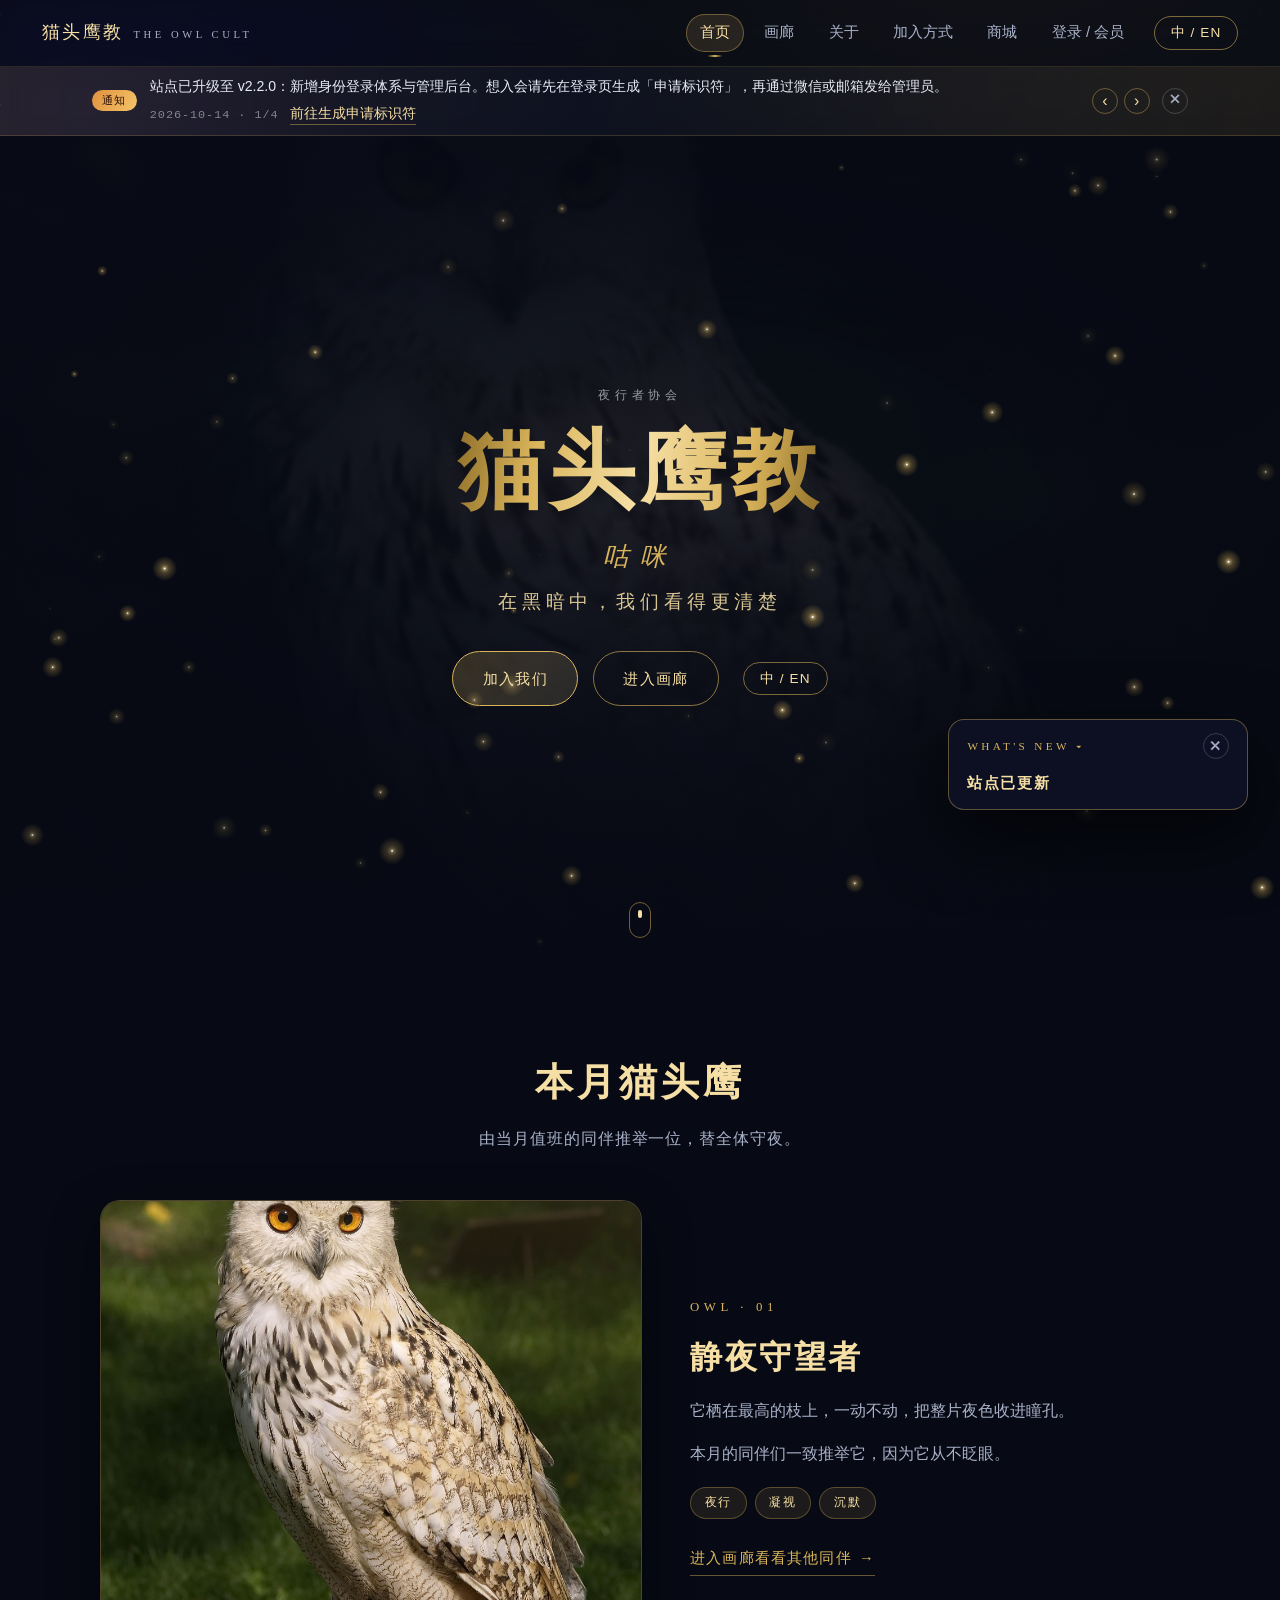
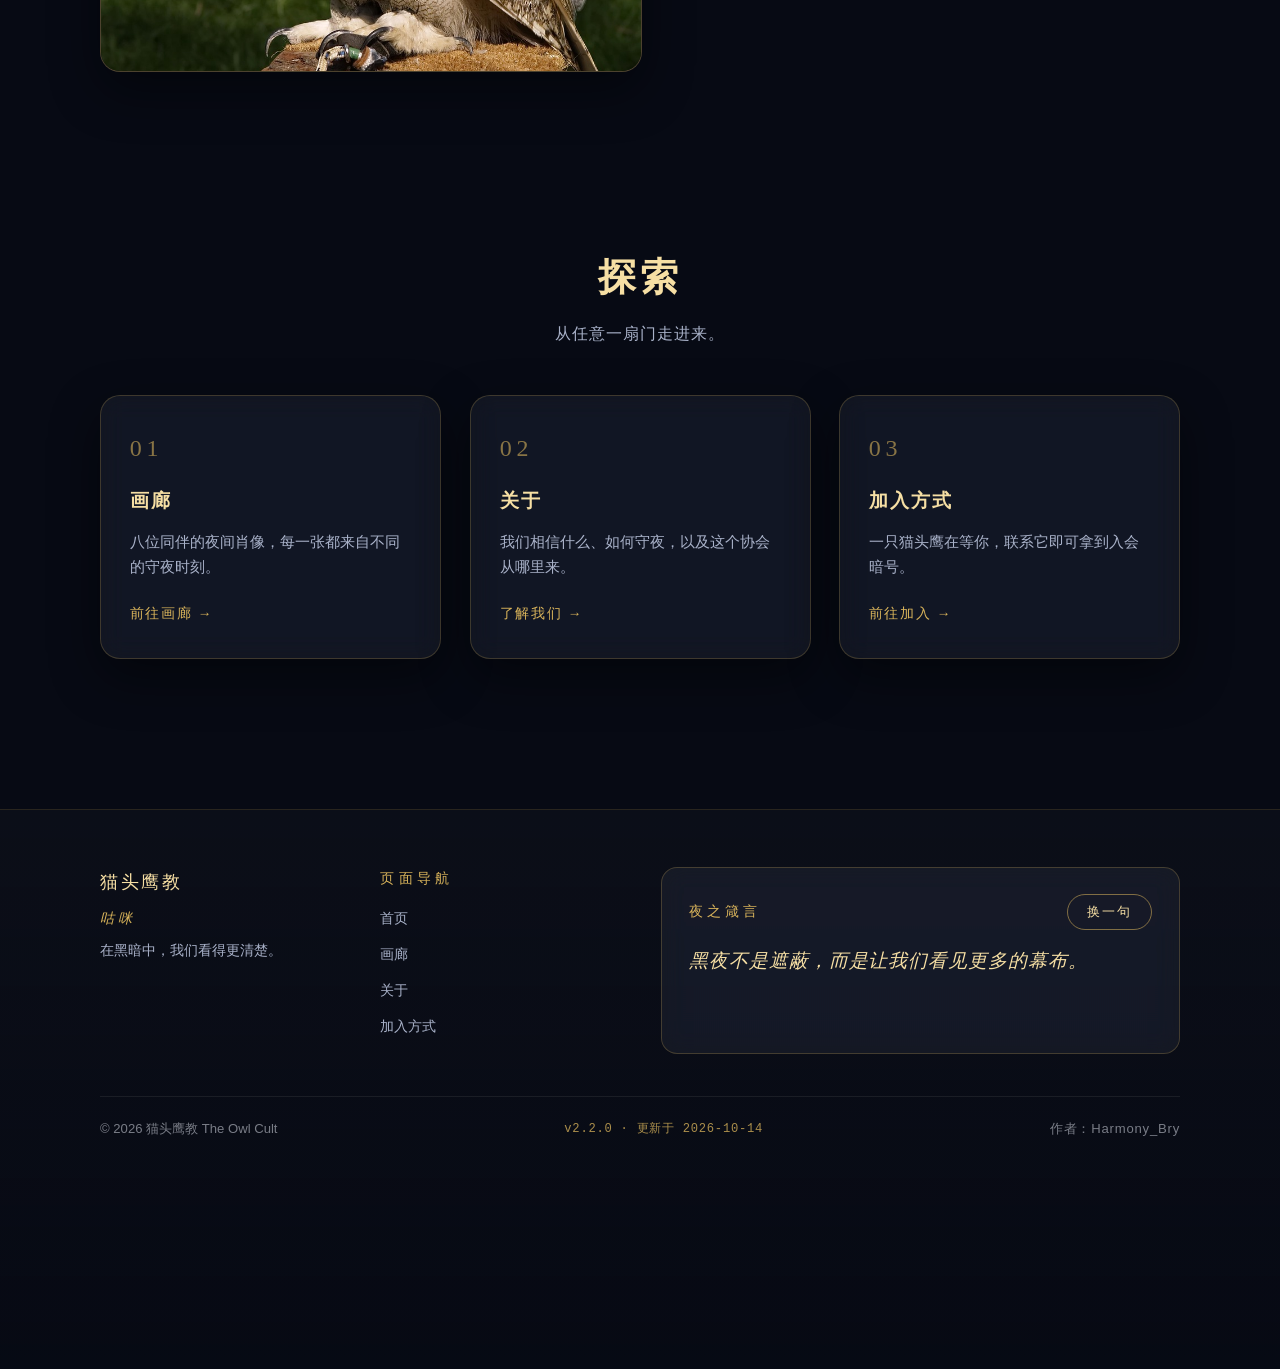
==== commit b77ca66b: "Add files via upload" ====
--- a/index.html
+++ b/index.html
@@ -27,6 +27,8 @@
     <a href="gallery.html" data-nav="gallery" data-zh="画廊" data-en="Gallery">画廊</a>
     <a href="about.html" data-nav="about" data-zh="关于" data-en="About">关于</a>
     <a href="join.html" data-nav="join" data-zh="加入方式" data-en="Join">加入方式</a>
+    <a href="shop.html" data-nav="shop" data-zh="商城" data-en="Shop">商城</a>
+    <a href="login.html" data-account-link data-nav="member" data-zh="登录 / 会员" data-en="Sign in">登录</a>
     <button class="lang-switch" type="button" onclick="toggleLanguage()" data-lang-label>中 / EN</button>
   </nav>
 </header>
@@ -152,5 +154,8 @@
 
 <script src="data.js"></script>
 <script src="script.js"></script>
+<script src="assets/config.js"></script>
+<script src="assets/owl-sdk.js"></script>
+<script src="assets/owl-site.js"></script>
 </body>
 </html>
--- a/style.css
+++ b/style.css
@@ -1137,9 +1137,10 @@
   right:clamp(1rem,3vw,2rem);
   bottom:clamp(4.8rem,9vw,5.6rem);
   z-index:150;
-  width:min(390px,calc(100vw - 2rem));
-  max-height:min(72vh,640px);
+  width:min(340px,calc(100vw - 2rem));
+  max-height:min(46vh,380px);
   overflow:auto;
+  overscroll-behavior:contain;
   padding:1.4rem 1.5rem 1.5rem;
   background:rgba(13,18,36,.93);
   border:1px solid rgba(217,180,91,.4);
@@ -1153,6 +1154,18 @@
   transition:opacity .42s var(--ease),transform .42s var(--ease),visibility .42s var(--ease);
 }
 .update-card.show{opacity:1;visibility:visible;transform:translateY(0) scale(1);}
+/* 紧凑态：默认只显示标签行与标题，点击标题栏展开，避免浮层压住正文与「复制」按钮 */
+.update-card.compact{
+  width:min(300px,calc(100vw - 1.4rem));
+  max-height:none;
+  padding:.85rem 1.15rem;
+}
+.update-card.compact .update-head{cursor:pointer;}
+.update-card.compact .update-tag::after{content:' \25BE';}
+.update-card.compact .update-title{margin:.15rem 0 0;font-size:.96rem;}
+.update-card.compact .update-sub,
+.update-card.compact .cl-version,
+.update-card.compact .update-actions{display:none;}
 .update-head{display:flex;align-items:center;justify-content:space-between;gap:.6rem;margin-bottom:.65rem;}
 .update-tag{
   font-family:var(--font-display);
@@ -1199,8 +1212,8 @@
   border-bottom:1px solid rgba(217,180,91,.4);
 }
 .update-all:hover{color:#fff3d1;}
-@media (max-width:520px){
-  .update-card{right:.7rem;left:.7rem;width:auto;bottom:1rem;max-height:76vh;}
+@media (max-width:760px){
+  .update-card{right:.7rem;left:auto;width:min(320px,calc(100vw - 1.4rem));bottom:4.6rem;max-height:min(44vh,340px);}
 }
 
 /* ==========================================================================
@@ -1325,3 +1338,460 @@
 @media (prefers-reduced-motion:reduce){
   .update-card,.toast{transition:none;}
 }
+
+/* ---------- 22. 页脚底部安全区 ----------
+   右下角「版本更新」卡片为 fixed 浮层，滚动到页面底部时会压住页脚箴言与版本号。
+   在此为页脚预留一段底部留白（≈ 卡片底距 + 卡片高度 + 余量），保证滚到底部时页脚内容完整可见。 */
+.footer{padding-bottom:calc(1.8rem + 200px);}
+@media (max-width:760px){
+  .footer{padding-bottom:calc(1.8rem + 186px);}
+}
+
+/* ==========================================================================
+   猫头鹰教 The Owl Cult — 扩展样式（登录 / 商城 / 会员中心 / 管理后台）
+   追加于文件末尾，不改动上方任何既有规则；全部沿用 :root 中的设计变量，
+   保证新页面与既有四页在深色金色主题下视觉统一。
+   ========================================================================== */
+
+/* ---------- 通用容器（新页面使用，旧页面不受影响） ---------- */
+.container{width:100%;max-width:1120px;margin:0 auto;padding:0 clamp(1.1rem,5vw,3rem);}
+
+/* ---------- 通用状态块 ---------- */
+.state-card{max-width:680px;margin:0 auto;text-align:center;padding:2.4rem 1.6rem;}
+.state-card h3{font-family:var(--font-display);color:var(--gold-bright);margin:0 0 .7rem;}
+.state-card p{color:var(--text-soft);line-height:1.8;margin:0 0 .4rem;}
+.state-card .auth-actions{justify-content:center;}
+.state-note{color:var(--text-soft);line-height:1.75;margin:.6rem 0;}
+.is-danger{color:var(--danger) !important;}
+
+/* ---------- 标签 chip ---------- */
+.chip{display:inline-block;padding:.16rem .62rem;border-radius:999px;border:1px solid var(--border);background:var(--surface);color:var(--text-soft);font-size:.74rem;letter-spacing:.04em;white-space:nowrap;line-height:1.6;}
+.chip-gold{border-color:rgba(217,180,91,.5);color:var(--gold-bright);background:rgba(217,180,91,.12);}
+.chip-danger{border-color:rgba(224,92,92,.5);color:var(--danger);background:rgba(224,92,92,.12);}
+
+/* ---------- 按钮补充（既有 .btn / .btn-primary 之上） ---------- */
+.btn-ghost{background:transparent;border-color:var(--border);color:var(--text-soft);}
+.btn-ghost:hover,.btn-ghost:focus-visible{color:var(--gold-bright);border-color:var(--gold-bright);}
+.btn-mini{padding:.32rem .72rem;font-size:.78rem;border-radius:var(--radius-sm);letter-spacing:.02em;}
+.btn-danger{border-color:rgba(224,92,92,.45);color:var(--danger);background:rgba(224,92,92,.08);}
+.btn-danger:hover,.btn-danger:focus-visible{background:rgba(224,92,92,.2);color:#fff;border-color:var(--danger);}
+.btn:disabled,.btn.is-disabled{opacity:.45;cursor:not-allowed;pointer-events:none;}
+.btn.is-loading{opacity:.65;pointer-events:none;}
+
+/* ---------- 加载指示 ---------- */
+.auth-spinner{width:26px;height:26px;margin:.4rem auto 1rem;border-radius:50%;border:2px solid rgba(217,180,91,.22);border-top-color:var(--gold);animation:owlSpin .9s linear infinite;}
+@keyframes owlSpin{to{transform:rotate(360deg);}}
+@media (prefers-reduced-motion: reduce){
+  .auth-spinner{animation:none;}
+}
+
+/* ==========================================================================
+   一、登录 / 账号卡片（login.html、member.html 共用）
+   ========================================================================== */
+.auth-wrap{max-width:720px;margin:0 auto;}
+.auth-card{padding:2.2rem clamp(1.2rem,4vw,2.4rem);}
+.auth-body{display:block;}
+.auth-title{font-family:var(--font-display);font-size:clamp(1.25rem,2.6vw,1.6rem);color:var(--gold-bright);margin:0 0 .7rem;line-height:1.4;}
+.auth-desc{color:var(--text-soft);line-height:1.85;margin:0 0 1rem;}
+.auth-note{color:var(--text-soft);opacity:.8;font-size:.85rem;line-height:1.8;margin:1rem 0 0;}
+.auth-hint{margin:.9rem 0 0;color:var(--gold);font-size:.85rem;}
+.auth-hint.is-danger{color:var(--danger);}
+.auth-actions{display:flex;flex-wrap:wrap;gap:.7rem;align-items:center;margin-top:1.2rem;}
+.auth-actions .btn{text-decoration:none;}
+.btn-gitee-dot{display:inline-block;width:.62rem;height:.62rem;border-radius:50%;background:#c71d23;margin-right:.5rem;vertical-align:middle;box-shadow:0 0 0 3px rgba(199,29,35,.18);}
+.auth-profile{display:flex;align-items:center;gap:1rem;margin-bottom:1.2rem;}
+.auth-avatar{width:64px;height:64px;border-radius:50%;object-fit:cover;border:1px solid rgba(217,180,91,.45);background:var(--bg-soft);flex:none;}
+.auth-profile-text{min-width:0;}
+.auth-profile-text .auth-title{margin-bottom:.2rem;}
+.auth-profile-text .auth-desc{margin:0;font-size:.9rem;}
+.auth-meta{display:grid;grid-template-columns:repeat(auto-fit,minmax(180px,1fr));gap:.7rem 1.2rem;margin:0 0 1rem;padding:1rem 0;border-top:1px solid var(--border);border-bottom:1px solid var(--border);}
+.auth-meta>div{display:flex;flex-direction:column;gap:.2rem;}
+.auth-meta dt{color:var(--text-soft);font-size:.76rem;letter-spacing:.06em;text-transform:uppercase;}
+.auth-meta dd{margin:0;color:var(--text);font-size:.94rem;word-break:break-all;}
+.member-card{padding:1.8rem clamp(1.1rem,4vw,2rem);}
+.member-section{margin-top:2.2rem;}
+.member-section>.section-head{margin-bottom:1rem;}
+
+/* 导航栏账号入口 */
+.nav-menu a.is-signed-in{color:var(--gold-bright);border:1px solid rgba(217,180,91,.35);background:rgba(217,180,91,.10);border-radius:999px;padding:.3rem .8rem;}
+.nav-menu a.nav-admin-entry{color:var(--gold-bright);}
+.nav-menu a.nav-admin-entry::before{content:"◆";font-size:.6rem;margin-right:.35rem;opacity:.8;}
+
+/* ==========================================================================
+   二、商城（shop.html）
+   ========================================================================== */
+.shop-toolbar{display:flex;flex-wrap:wrap;gap:.6rem 1rem;align-items:center;justify-content:space-between;margin-bottom:1.4rem;color:var(--text-soft);font-size:.88rem;}
+.shop-grid{display:grid;grid-template-columns:repeat(auto-fill,minmax(240px,1fr));gap:1.1rem;}
+.shop-card{display:flex;flex-direction:column;border:1px solid var(--border);border-radius:var(--radius-md);overflow:hidden;background:var(--surface);backdrop-filter:blur(6px);transition:transform .35s var(--ease),border-color .35s var(--ease),box-shadow .35s var(--ease);}
+.shop-card:hover{transform:translateY(-4px);border-color:rgba(217,180,91,.45);box-shadow:var(--shadow-gold);}
+.shop-card.is-soldout{opacity:.72;}
+.shop-thumb{position:relative;aspect-ratio:4 / 3;overflow:hidden;background:var(--bg-soft);}
+.shop-thumb img{width:100%;height:100%;object-fit:cover;display:block;transition:transform .5s var(--ease);}
+.shop-card:hover .shop-thumb img{transform:scale(1.05);}
+.shop-tag{position:absolute;top:.6rem;left:.6rem;padding:.14rem .55rem;border-radius:999px;font-size:.72rem;background:rgba(7,10,20,.72);border:1px solid rgba(217,180,91,.45);color:var(--gold-bright);}
+.shop-tag.is-soldout{left:auto;right:.6rem;border-color:rgba(224,92,92,.5);color:var(--danger);}
+.shop-body{display:flex;flex-direction:column;gap:.5rem;padding:1rem 1rem 1.2rem;flex:1;}
+.shop-name{font-size:1.02rem;color:var(--text);margin:0;line-height:1.5;}
+.shop-desc{color:var(--text-soft);font-size:.87rem;line-height:1.75;margin:0;flex:1;}
+.shop-foot{display:flex;align-items:baseline;justify-content:space-between;gap:.6rem;}
+.shop-price{font-family:var(--font-display);color:var(--gold-bright);font-size:1.1rem;}
+.shop-stock{color:var(--text-soft);font-size:.8rem;}
+.shop-btn{width:100%;justify-content:center;text-align:center;}
+.shop-empty{max-width:640px;margin:0 auto;text-align:center;padding:2.6rem 1.6rem;}
+.shop-empty-owl{font-size:2.4rem;line-height:1;color:var(--gold);margin-bottom:.6rem;}
+.shop-empty h3{font-family:var(--font-display);color:var(--gold-bright);margin:0 0 .7rem;}
+.shop-empty p{color:var(--text-soft);line-height:1.8;margin:0 0 .5rem;}
+.shop-empty-tip{font-size:.84rem;opacity:.8;}
+.shop-loading{text-align:center;color:var(--text-soft);padding:2.4rem 0;}
+
+/* 预约弹层 */
+.modal{position:fixed;inset:0;z-index:60;display:none;align-items:center;justify-content:center;padding:1.2rem;background:rgba(4,6,12,.72);backdrop-filter:blur(4px);}
+.modal.show{display:flex;}
+.modal-panel{width:100%;max-width:480px;max-height:88vh;overflow:auto;background:linear-gradient(180deg,rgba(18,23,40,.98),rgba(10,13,26,.99));border:1px solid rgba(217,180,91,.28);border-radius:var(--radius-lg);box-shadow:var(--shadow-soft);}
+.modal-head{display:flex;align-items:flex-start;justify-content:space-between;gap:1rem;padding:1.2rem 1.3rem .8rem;border-bottom:1px solid var(--border);}
+.modal-head h3{font-family:var(--font-display);color:var(--gold-bright);font-size:1.1rem;margin:0;}
+.modal-sub{color:var(--text-soft);font-size:.84rem;margin:.3rem 0 0;}
+.modal-close{background:none;border:none;color:var(--text-soft);font-size:1.3rem;line-height:1;cursor:pointer;padding:.1rem .3rem;}
+.modal-close:hover{color:var(--gold-bright);}
+.modal-body{padding:1.1rem 1.3rem;}
+.modal-foot{display:flex;justify-content:flex-end;gap:.6rem;padding:.9rem 1.3rem 1.3rem;}
+
+/* ==========================================================================
+   三、表单（登录提示 / 后台表单共用）
+   ========================================================================== */
+.form-grid{display:grid;grid-template-columns:repeat(auto-fit,minmax(220px,1fr));gap:.9rem 1.1rem;}
+.form-field{display:flex;flex-direction:column;gap:.35rem;}
+.form-field.is-full{grid-column:1 / -1;}
+.field-label{color:var(--text-soft);font-size:.8rem;letter-spacing:.04em;}
+.field-label .req{color:var(--gold);}
+.field-input,.field-textarea,.field-select,.mini-select{width:100%;padding:.6rem .75rem;border-radius:var(--radius-sm);border:1px solid var(--border);background:rgba(255,255,255,.04);color:var(--text);font-family:var(--font-body);font-size:.9rem;}
+.field-textarea{min-height:104px;resize:vertical;line-height:1.75;}
+.field-input:focus,.field-textarea:focus,.field-select:focus,.mini-select:focus{outline:none;border-color:rgba(217,180,91,.6);background:rgba(255,255,255,.07);}
+.field-select,.mini-select{appearance:none;background-image:linear-gradient(45deg,transparent 50%,var(--text-soft) 50%),linear-gradient(135deg,var(--text-soft) 50%,transparent 50%);background-position:calc(100% - 16px) 50%,calc(100% - 11px) 50%;background-size:5px 5px,5px 5px;background-repeat:no-repeat;padding-right:2rem;}
+.mini-select{width:auto;min-width:104px;padding:.28rem 1.8rem .28rem .55rem;font-size:.8rem;}
+.field-check{display:flex;align-items:center;gap:.45rem;color:var(--text-soft);font-size:.86rem;}
+.field-check input{width:1rem;height:1rem;accent-color:var(--gold);}
+.field-hint{color:var(--text-soft);opacity:.72;font-size:.76rem;line-height:1.6;}
+.form-actions{display:flex;flex-wrap:wrap;gap:.6rem;margin-top:1.1rem;}
+.form-error{margin:.6rem 0 0;color:var(--danger);font-size:.84rem;min-height:1.1rem;}
+.form-error:empty{display:none;}
+
+/* ==========================================================================
+   四、数据表格（后台 + 会员中心）
+   ========================================================================== */
+.table-wrap{width:100%;overflow-x:auto;border:1px solid var(--border);border-radius:var(--radius-md);background:rgba(255,255,255,.03);}
+.data-table{width:100%;border-collapse:collapse;min-width:680px;font-size:.88rem;}
+.data-table thead th{padding:.7rem .85rem;text-align:left;color:var(--text-soft);font-weight:500;font-size:.78rem;letter-spacing:.06em;text-transform:uppercase;border-bottom:1px solid var(--border);white-space:nowrap;background:rgba(255,255,255,.03);}
+.data-table tbody td{padding:.68rem .85rem;border-bottom:1px solid rgba(255,255,255,.06);color:var(--text);vertical-align:middle;}
+.data-table tbody tr:last-child td{border-bottom:none;}
+.data-table tbody tr:hover{background:rgba(217,180,91,.05);}
+.cell-soft{color:var(--text-soft);}
+.cell-user{display:flex;align-items:center;gap:.6rem;min-width:0;}
+.cell-user>span{overflow:hidden;text-overflow:ellipsis;white-space:nowrap;}
+.cell-avatar{width:32px;height:32px;border-radius:50%;object-fit:cover;flex:none;border:1px solid var(--border);background:var(--bg-soft);}
+.cell-avatar.is-cover{border-radius:var(--radius-sm);}
+.cell-actions{display:flex;flex-wrap:wrap;gap:.4rem;}
+
+/* ==========================================================================
+   五、管理后台（admin.html）
+   ========================================================================== */
+.admin-head{display:flex;flex-wrap:wrap;gap:.8rem 1.2rem;align-items:center;justify-content:space-between;margin-bottom:1.2rem;}
+.admin-who{color:var(--text-soft);font-size:.86rem;}
+.admin-tabs{display:flex;flex-wrap:wrap;gap:.45rem;padding:.4rem;border:1px solid var(--border);border-radius:999px;background:rgba(255,255,255,.03);margin-bottom:1.4rem;}
+.admin-tab{flex:1 1 auto;min-width:96px;padding:.5rem 1rem;border:none;border-radius:999px;background:transparent;color:var(--text-soft);font-family:var(--font-body);font-size:.9rem;cursor:pointer;transition:color .25s var(--ease),background .25s var(--ease);}
+.admin-tab:hover{color:var(--gold-bright);}
+.admin-tab.is-active{background:rgba(217,180,91,.16);color:var(--gold-bright);box-shadow:inset 0 0 0 1px rgba(217,180,91,.35);}
+.admin-panel[hidden]{display:none;}
+.admin-toolbar{display:flex;flex-wrap:wrap;gap:.6rem;align-items:center;justify-content:space-between;margin-bottom:1rem;}
+.admin-toolbar-text{color:var(--text-soft);font-size:.84rem;}
+.admin-form{margin-bottom:1.3rem;padding:1.2rem clamp(1rem,3vw,1.5rem);}
+.admin-form[hidden]{display:none;}
+.admin-form-head{display:flex;align-items:center;justify-content:space-between;gap:1rem;margin-bottom:1rem;}
+.admin-form-head h3{font-family:var(--font-display);color:var(--gold-bright);font-size:1.05rem;margin:0;}
+
+/* ==========================================================================
+   六、会员中心公告列表
+   ========================================================================== */
+.notice-list{list-style:none;margin:0;padding:0;display:grid;gap:.9rem;}
+.notice-item{padding:1.1rem 1.2rem;border:1px solid var(--border);border-radius:var(--radius-md);background:rgba(255,255,255,.03);}
+.notice-head{display:flex;align-items:center;justify-content:space-between;gap:.8rem;margin-bottom:.5rem;}
+.notice-date{color:var(--text-soft);font-size:.8rem;}
+.notice-title{font-size:1rem;color:var(--text);margin:0 0 .4rem;line-height:1.6;}
+.notice-body{color:var(--text-soft);font-size:.9rem;line-height:1.85;margin:0;white-space:pre-wrap;}
+.notice-link{display:inline-block;margin-top:.6rem;color:var(--gold);font-size:.86rem;text-decoration:none;border-bottom:1px dashed rgba(217,180,91,.5);}
+.notice-link:hover{color:var(--gold-bright);}
+
+/* ==========================================================================
+   七、小屏适配
+   ========================================================================== */
+@media (max-width:720px){
+  .auth-actions{flex-direction:column;align-items:stretch;}
+  .auth-actions .btn,.auth-actions a.btn{text-align:center;}
+  .auth-profile{flex-direction:row;align-items:center;}
+  .admin-tabs{border-radius:var(--radius-md);}
+  .admin-tab{min-width:calc(50% - .45rem);}
+  .data-table{min-width:560px;}
+  .shop-grid{grid-template-columns:repeat(auto-fill,minmax(200px,1fr));}
+}
+@media (max-width:420px){
+  .shop-grid{grid-template-columns:1fr;}
+  .admin-tab{min-width:100%;}
+}
+
+/* ==========================================================================
+   身份登录 · 二维码（login.html / assets/page-qr-login.js）
+   ========================================================================== */
+
+.qr-app{max-width:880px;margin:0 auto;}
+.qr-card{padding:clamp(1.4rem,3vw,2.4rem);}
+.qr-head{margin-bottom:1.4rem;}
+.qr-title{font-family:var(--font-display);font-size:clamp(1.4rem,3vw,1.9rem);margin:0 0 .4rem;color:var(--gold-bright);letter-spacing:.02em;}
+.qr-sub{color:var(--text-soft);margin:0;font-size:.95rem;line-height:1.7;}
+.qr-lead{color:var(--text-soft);line-height:1.8;margin:.2rem 0 1.2rem;}
+
+/* ---------- 方式切换 ---------- */
+.qr-tabs{display:flex;gap:.5rem;flex-wrap:wrap;margin-bottom:1.6rem;
+  border-bottom:1px solid var(--border);padding-bottom:1rem;}
+.qr-tab{appearance:none;cursor:pointer;font:inherit;font-size:.9rem;
+  padding:.5rem 1.05rem;border-radius:999px;
+  border:1px solid var(--border);background:var(--surface);color:var(--text-soft);
+  transition:color .25s var(--ease),border-color .25s var(--ease),background .25s var(--ease);}
+.qr-tab:hover{color:var(--gold-bright);border-color:rgba(217,180,91,.45);}
+.qr-tab.is-active{background:rgba(217,180,91,.14);border-color:rgba(217,180,91,.55);
+  color:var(--gold-bright);}
+
+/* ---------- 表单 ---------- */
+.qr-label{display:block;margin:1.1rem 0 .45rem;font-size:.86rem;
+  letter-spacing:.06em;color:var(--gold);text-transform:uppercase;}
+.qr-input{width:100%;box-sizing:border-box;font:inherit;font-size:.98rem;
+  padding:.72rem .9rem;border-radius:var(--radius-sm);
+  border:1px solid var(--border);background:rgba(255,255,255,.04);color:var(--text);
+  transition:border-color .25s var(--ease),background .25s var(--ease);}
+.qr-input:focus{outline:none;border-color:rgba(217,180,91,.6);background:rgba(255,255,255,.07);}
+.qr-input::placeholder{color:rgba(169,178,201,.5);}
+.qr-textarea{resize:vertical;min-height:4.4rem;line-height:1.65;}
+.qr-mono{font-family:ui-monospace,SFMono-Regular,Menlo,Consolas,monospace;
+  font-size:.86rem;letter-spacing:.02em;}
+.qr-help{color:var(--text-soft);font-size:.82rem;margin:.42rem 0 0;line-height:1.6;}
+.qr-note{color:var(--text-soft);font-size:.85rem;line-height:1.75;margin:1.1rem 0 0;}
+.qr-notice{margin:1.1rem 0 0;padding:.75rem 1rem;border-radius:var(--radius-sm);
+  font-size:.9rem;line-height:1.7;}
+.qr-notice.is-ok{border:1px solid rgba(217,180,91,.45);background:rgba(217,180,91,.1);color:var(--gold-bright);}
+.qr-notice.is-error{border:1px solid rgba(224,92,92,.45);background:rgba(224,92,92,.1);color:var(--danger);}
+
+/* ---------- 操作按钮区 ---------- */
+.qr-actions{display:flex;gap:.7rem;flex-wrap:wrap;margin-top:1.3rem;}
+.qr-or{display:flex;align-items:center;gap:1rem;margin:1.5rem 0 0;color:var(--text-soft);font-size:.84rem;}
+.qr-or::before,.qr-or::after{content:"";flex:1;height:1px;background:var(--border);}
+.qr-hidden{display:none !important;}
+
+/* ---------- 摄像头取景 ---------- */
+.qr-scanbox{position:relative;width:100%;max-width:520px;margin:0 auto;
+  aspect-ratio:4/3;border-radius:var(--radius-md);overflow:hidden;
+  border:1px solid var(--border);background:rgba(0,0,0,.45);}
+.qr-video{width:100%;height:100%;object-fit:cover;display:block;}
+.qr-scanhint{position:absolute;inset:0;display:flex;align-items:center;justify-content:center;
+  color:var(--text-soft);font-size:.9rem;text-align:center;padding:1rem;}
+
+/* ---------- 生成结果 ---------- */
+.qr-result{margin-top:1.4rem;}
+.qr-result-inner{display:grid;gap:1.6rem;grid-template-columns:auto 1fr;align-items:start;
+  border:1px solid var(--border);border-radius:var(--radius-md);
+  background:rgba(255,255,255,.03);padding:1.4rem;}
+.qr-canvas-wrap{background:#fff;border-radius:var(--radius-sm);padding:.6rem;
+  box-shadow:var(--shadow-soft);line-height:0;}
+.qr-canvas{display:block;width:220px;height:220px;image-rendering:pixelated;}
+.qr-result-side{min-width:0;}
+.qr-result-title{font-family:var(--font-display);font-size:1.25rem;
+  color:var(--gold-bright);margin:.1rem 0 .9rem;letter-spacing:.02em;}
+
+/* ---------- 用户信息卡 ---------- */
+.qr-usercard{border:1px solid var(--border);border-radius:var(--radius-md);
+  background:rgba(255,255,255,.03);padding:1.2rem 1.35rem;margin-top:.4rem;}
+.qr-usercard-head{display:flex;align-items:center;gap:.7rem;flex-wrap:wrap;margin-bottom:.9rem;}
+.qr-name{font-family:var(--font-display);font-size:1.3rem;margin:0;
+  color:var(--gold-bright);letter-spacing:.02em;}
+.qr-meta{margin:0;display:grid;gap:.55rem;}
+.qr-meta>div{display:flex;gap:.9rem;justify-content:space-between;
+  border-bottom:1px dashed var(--border);padding-bottom:.5rem;}
+.qr-meta>div:last-child{border-bottom:none;padding-bottom:0;}
+.qr-meta dt{color:var(--text-soft);font-size:.84rem;letter-spacing:.04em;flex:0 0 auto;}
+.qr-meta dd{margin:0;color:var(--text);font-size:.92rem;text-align:right;
+  word-break:break-all;min-width:0;}
+
+/* ---------- 格式说明卡 ---------- */
+.qr-help-card{margin-top:2rem;padding:clamp(1.2rem,2.6vw,1.9rem);}
+.qr-help-title{font-family:var(--font-display);font-size:1.15rem;margin:0 0 1rem;
+  color:var(--gold-bright);letter-spacing:.02em;}
+.qr-format{background:rgba(0,0,0,.32);border:1px solid var(--border);
+  border-radius:var(--radius-sm);padding:.7rem .9rem;margin:.5rem 0;
+  color:var(--gold-bright);overflow-x:auto;white-space:nowrap;}
+.qr-help-list{margin:1.1rem 0 0;padding:0;list-style:none;display:grid;gap:.5rem;}
+.qr-help-list li{position:relative;padding-left:1.15rem;color:var(--text-soft);
+  font-size:.88rem;line-height:1.7;}
+.qr-help-list li::before{content:"";position:absolute;left:0;top:.68em;
+  width:5px;height:5px;border-radius:50%;background:var(--gold);}
+
+/* ---------- 窄屏适配 ---------- */
+@media (max-width:640px){
+  .qr-result-inner{grid-template-columns:1fr;}
+  .qr-canvas-wrap{align-self:center;}
+  .qr-canvas{width:min(220px,68vw);height:min(220px,68vw);}
+  .qr-tabs{gap:.4rem;}
+  .qr-tab{flex:1 1 auto;text-align:center;padding:.5rem .7rem;font-size:.84rem;}
+  .qr-actions .btn{flex:1 1 auto;text-align:center;}
+  .qr-meta>div{flex-direction:column;gap:.15rem;}
+  .qr-meta dd{text-align:left;}
+}
+
+/* ==========================================================================
+   会员中心（member.html）
+   ========================================================================== */
+
+.member-section{max-width:960px;margin:0 auto;}
+.member-app{display:grid;gap:1.6rem;}
+.member-block{border:1px solid var(--border);border-radius:var(--radius-md);
+  background:rgba(255,255,255,.03);padding:clamp(1.1rem,2.4vw,1.7rem);}
+.member-block-title{font-family:var(--font-display);font-size:1.15rem;
+  margin:0 0 1rem;color:var(--gold-bright);letter-spacing:.02em;}
+.member-profile .member-card{padding:clamp(1.2rem,2.6vw,1.9rem);}
+.state-card{padding:clamp(1.3rem,3vw,2.2rem);text-align:center;}
+.state-card h3,.state-card h2{font-family:var(--font-display);
+  color:var(--gold-bright);margin:0 0 .8rem;font-size:1.2rem;}
+.state-card .auth-spinner{margin:0 auto 1rem;}
+.state-card .auth-actions{justify-content:center;}
+
+/* ==========================================================================
+   入会申请（login.html 下方独立区域）
+   ========================================================================== */
+
+.owl-apply-app{max-width:880px;margin:2.4rem auto 0;}
+.owl-apply-card{border-color:rgba(217,180,91,.28);}
+.owl-apply-note{margin:0 0 1.3rem;padding:.7rem 1rem;border-radius:var(--radius-sm);
+  border:1px solid rgba(217,180,91,.35);background:rgba(217,180,91,.08);
+  color:var(--gold-bright);font-size:.87rem;line-height:1.7;}
+.owl-apply-badge{display:inline-block;margin:.1rem 0 .9rem;padding:.2rem .68rem;
+  border-radius:999px;font-size:.76rem;letter-spacing:.05em;
+  border:1px solid rgba(224,92,92,.45);background:rgba(224,92,92,.1);color:var(--danger);}
+.owl-apply-how{margin-top:1.8rem;padding-top:1.4rem;border-top:1px dashed var(--border);}
+.owl-apply-how-title{font-family:var(--font-display);font-size:1rem;margin:0 0 .9rem;
+  color:var(--gold-bright);letter-spacing:.02em;}
+.owl-apply-steps{margin:0;padding:0;list-style:none;counter-reset:owlstep;display:grid;gap:.6rem;}
+.owl-apply-steps li{position:relative;padding-left:2.1rem;color:var(--text-soft);
+  font-size:.9rem;line-height:1.75;counter-increment:owlstep;}
+.owl-apply-steps li::before{content:counter(owlstep,decimal-leading-zero);
+  position:absolute;left:0;top:.05em;font-family:var(--font-display);
+  font-size:.8rem;color:var(--gold);letter-spacing:.05em;}
+
+/* 两类标识符说明 */
+.owl-idtype{margin:0 0 1.4rem;padding:1rem 1.15rem;border-radius:var(--radius-md);
+  border:1px solid var(--border);background:rgba(255,255,255,.03);}
+.owl-idtype-head{display:flex;align-items:center;gap:.6rem;flex-wrap:wrap;margin-bottom:.7rem;}
+.owl-idtype-head strong{font-size:.98rem;color:var(--text);font-weight:600;}
+.owl-idtype-tag{display:inline-block;padding:.14rem .55rem;border-radius:6px;
+  font-family:ui-monospace,SFMono-Regular,Menlo,Consolas,monospace;
+  font-size:.78rem;letter-spacing:.06em;}
+.owl-idtype-tag.is-login{border:1px solid rgba(217,180,91,.55);
+  background:rgba(217,180,91,.14);color:var(--gold-bright);}
+.owl-idtype-tag.is-request{border:1px solid rgba(120,160,255,.5);
+  background:rgba(120,160,255,.12);color:#a8c0ff;}
+
+/* ==========================================================================
+   管理后台（admin.html）
+   ========================================================================== */
+
+.admin-shell{max-width:1060px;margin:0 auto;display:grid;gap:1.6rem;}
+.admin-gate{padding:clamp(1.4rem,3vw,2.2rem);}
+.admin-panel{border:1px solid var(--border);border-radius:var(--radius-md);
+  background:rgba(255,255,255,.03);padding:clamp(1.1rem,2.4vw,1.7rem);}
+.admin-panel-title{font-family:var(--font-display);font-size:1.12rem;margin:0 0 1rem;
+  color:var(--gold-bright);letter-spacing:.02em;}
+.admin-who{display:flex;align-items:center;gap:.7rem;flex-wrap:wrap;
+  padding:.85rem 1.1rem;border-radius:var(--radius-md);
+  border:1px solid rgba(217,180,91,.3);background:rgba(217,180,91,.07);}
+.admin-who-name{font-family:var(--font-display);font-size:1.15rem;
+  color:var(--gold-bright);letter-spacing:.02em;}
+.admin-grid{display:grid;gap:1.4rem;grid-template-columns:repeat(auto-fit,minmax(290px,1fr));}
+.admin-form-row{margin-bottom:.2rem;}
+.admin-hint{color:var(--text-soft);font-size:.84rem;line-height:1.7;margin:.5rem 0 0;}
+
+/* 已签发标识符列表 */
+.admin-idlist{display:grid;gap:.7rem;margin-top:1rem;}
+.admin-idrow{display:flex;align-items:flex-start;gap:.7rem;flex-wrap:wrap;
+  padding:.75rem .9rem;border-radius:var(--radius-sm);
+  border:1px solid var(--border);background:rgba(255,255,255,.03);}
+.admin-idrow-code{font-family:ui-monospace,SFMono-Regular,Menlo,Consolas,monospace;
+  font-size:.78rem;color:var(--gold-bright);word-break:break-all;flex:1 1 240px;min-width:0;}
+.admin-empty{color:var(--text-soft);font-size:.88rem;margin:.4rem 0 0;}
+
+/* 未来功能占位 */
+.admin-soon{display:grid;gap:.7rem;}
+.admin-soon-item{display:flex;align-items:center;gap:.7rem;
+  padding:.7rem .9rem;border-radius:var(--radius-sm);
+  border:1px dashed var(--border);background:rgba(255,255,255,.02);
+  color:var(--text-soft);font-size:.88rem;}
+.admin-soon-item .chip{flex:0 0 auto;}
+
+@media (max-width:640px){
+  .admin-idrow{flex-direction:column;align-items:stretch;}
+}
+
+/* ==========================================================================
+   加入方式页 · 申请标识符说明卡
+   ========================================================================== */
+
+.join-idcard{margin:2.2rem 0 0;padding:clamp(1.2rem,2.6vw,1.9rem);
+  border-color:rgba(120,160,255,.28);}
+.join-idcard-head{display:flex;align-items:center;gap:.7rem;flex-wrap:wrap;margin-bottom:.9rem;}
+.join-idcard-title{font-family:var(--font-display);font-size:clamp(1.05rem,2.2vw,1.3rem);
+  margin:0;color:var(--gold-bright);letter-spacing:.02em;}
+.join-idcard-lead{color:var(--text-soft);font-size:.92rem;line-height:1.85;margin:.6rem 0;}
+.join-idcard .qr-format{margin:1rem 0;}
+.join-idcard .owl-apply-note{margin:1.1rem 0 0;}
+.join-idcard .qr-actions{margin-top:1.3rem;}
+
+/* 步骤序号在窄屏上不要挤压正文 */
+@media (max-width:520px){
+  .join-steps li{font-size:.9rem;}
+}
+
+/* 管理后台：账号仅存本机的提示 */
+.admin-localnote{margin:0 0 1.2rem;padding:.85rem 1.1rem;border-radius:var(--radius-sm);
+  border:1px solid rgba(224,92,92,.4);background:rgba(224,92,92,.08);}
+.admin-localnote strong{display:block;color:var(--danger);font-size:.92rem;
+  margin-bottom:.4rem;letter-spacing:.02em;}
+.admin-localnote p{margin:0;color:var(--text-soft);font-size:.85rem;line-height:1.75;}
+
+/* 扫码取景区：默认待机（摄像头未开启），点击后才进入实时 */
+.qr-scanbox.is-idle{display:flex;align-items:center;justify-content:center;
+  background:
+    repeating-linear-gradient(45deg, rgba(255,255,255,.02) 0 12px, transparent 12px 24px),
+    rgba(0,0,0,.35);
+  border-style:dashed;}
+.qr-scanbox.is-idle .qr-video{display:none;}
+.qr-scanbox.is-live{border-style:solid;}
+.qr-scanbox.is-live .qr-scanhint{display:none;}
+
+.qr-scanhint{flex-direction:column;gap:.5rem;}
+.qr-scanhint-icon{font-size:2rem;color:var(--gold);opacity:.75;line-height:1;}
+.qr-scanhint small{display:block;max-width:22rem;font-size:.78rem;
+  color:var(--text-soft);opacity:.85;line-height:1.6;margin-top:.15rem;}
+
+.qr-tab[disabled],.btn[disabled]{opacity:.5;cursor:not-allowed;}
+
+/* 标识符信息图（替代裸二维码） */
+.owl-idcard-wrap{display:flex;justify-content:center;align-items:flex-start;
+  width:100%;max-width:420px;margin:0 auto;}
+.owl-idcard-canvas{display:block;border-radius:14px;
+  box-shadow:0 18px 50px rgba(0,0,0,.5);}
+@media (max-width:640px){
+  .owl-idcard-wrap{max-width:100%;}
+}
+
+/* 标识符「格式示例」：明确标记为无效样本，避免被误当成可用凭据 */
+.owl-sample-label{display:flex;align-items:center;gap:.45rem;
+  margin:.9rem 0 .3rem;font-size:.78rem;letter-spacing:.03em;color:var(--text-soft);}
+.owl-sample-label::before{content:"";width:6px;height:6px;border-radius:50%;
+  background:var(--text-soft);opacity:.6;flex:0 0 auto;}
+.qr-format.is-sample{opacity:.72;border-style:dashed;
+  background:rgba(255,255,255,.02);color:var(--text-soft);}
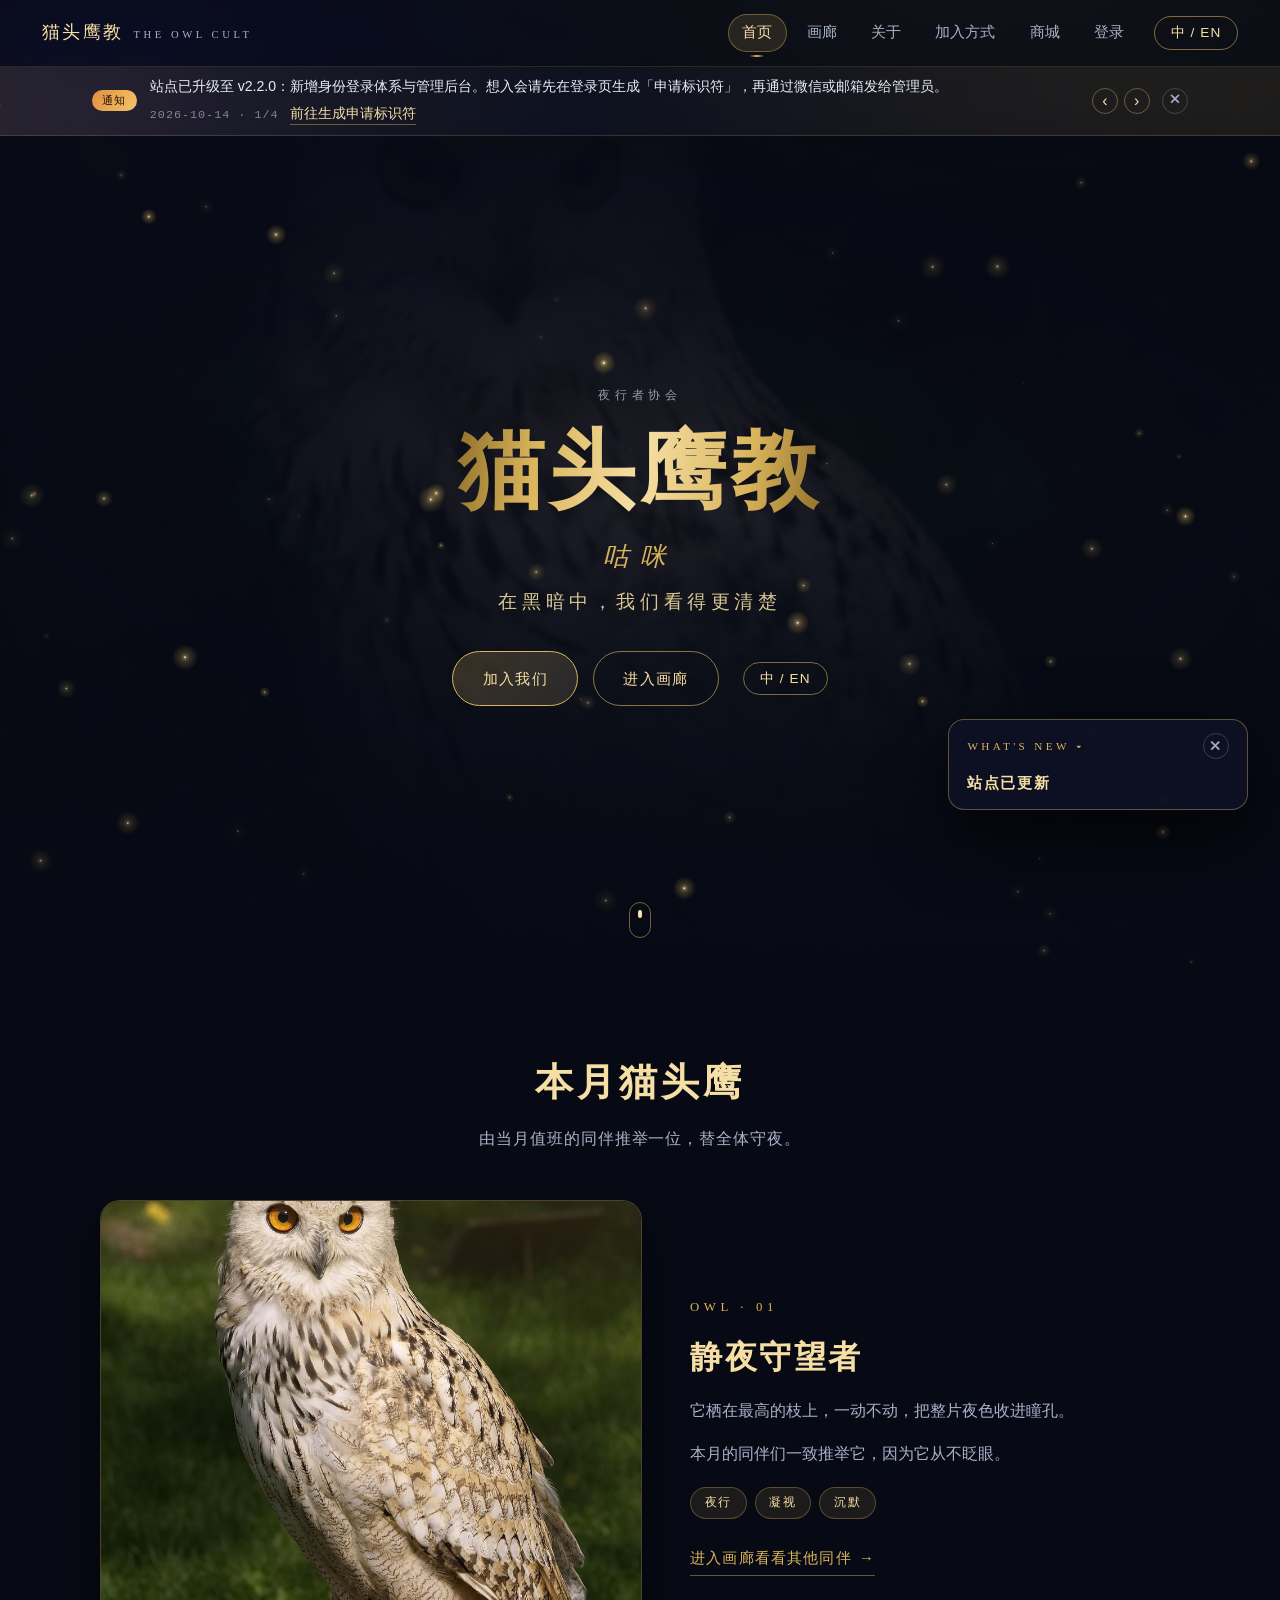
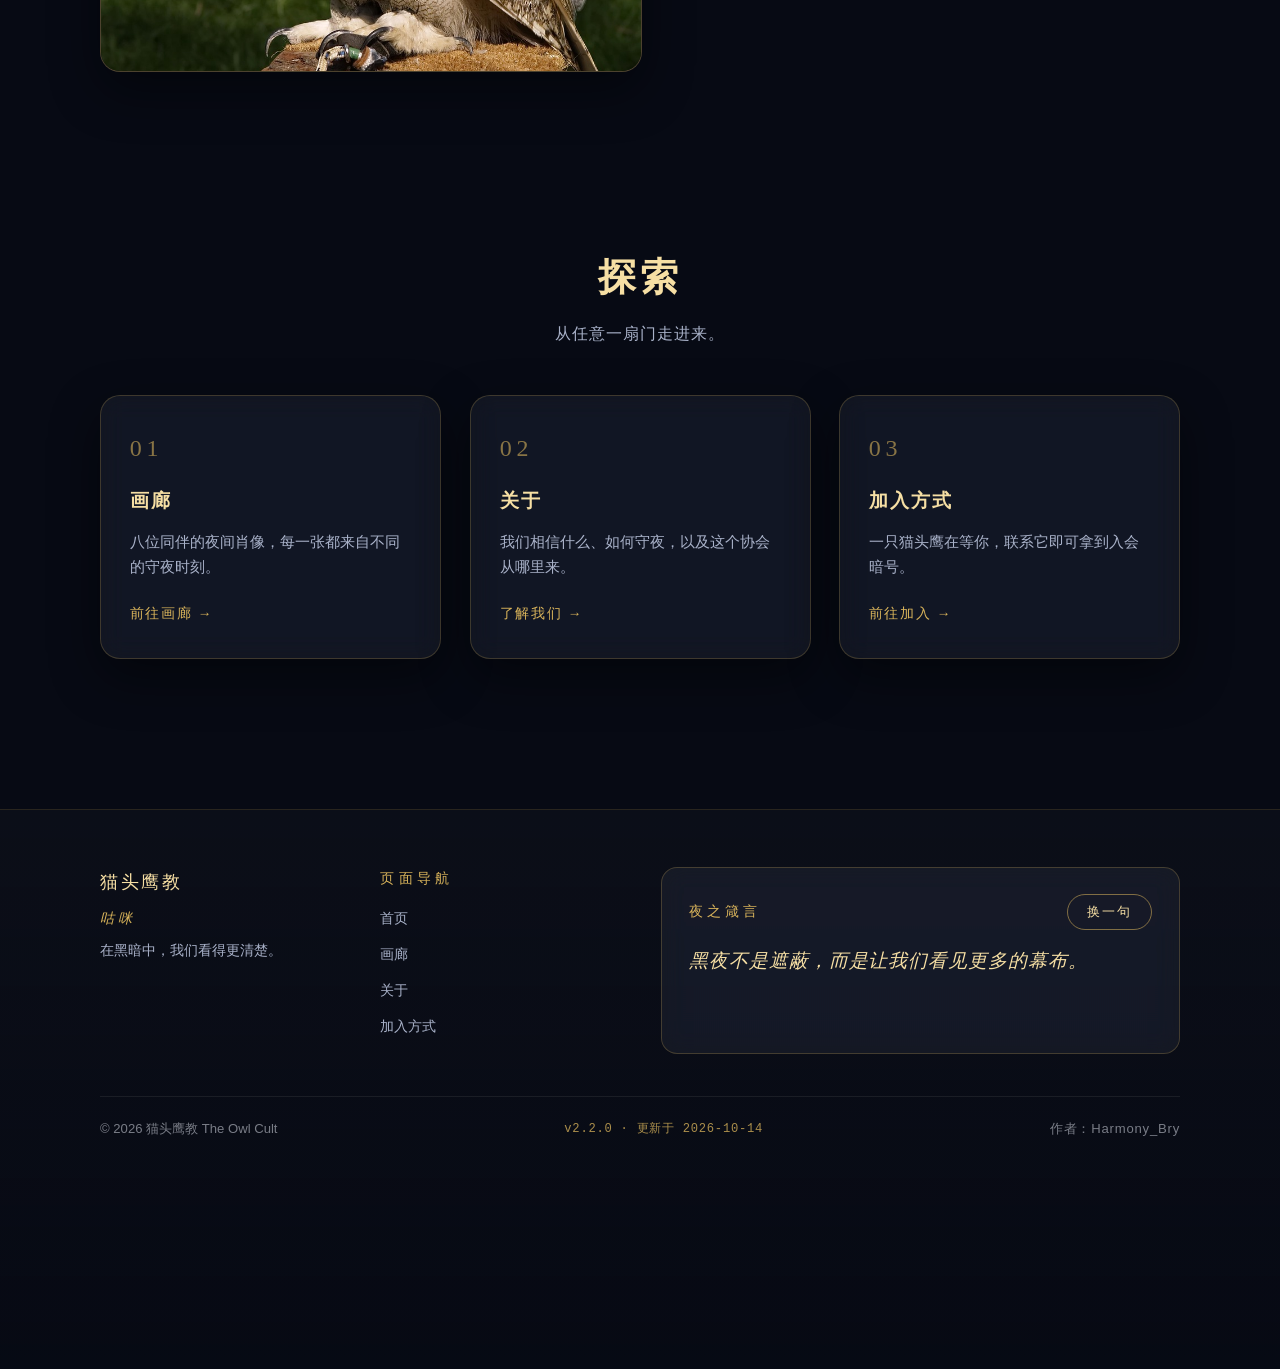
==== commit 80fe8fd9: "Add files via upload" ====
--- a/index.html
+++ b/index.html
@@ -35,7 +35,7 @@
 
 <!-- 首屏 Hero -->
 <section class="hero">
-  <div class="hero-media" aria-hidden="true" style="--hero-img:url('images/owl1.jpg')"></div>
+  <div class="hero-media" aria-hidden="true" style="--hero-img:url('owl1.jpg')"></div>
   <div class="hero-overlay" aria-hidden="true"></div>
   <canvas id="starCanvas" aria-hidden="true"></canvas>
 
@@ -63,7 +63,7 @@
 
   <div class="feature">
     <div class="feature-media reveal" data-lightbox data-caption-zh="本月猫头鹰 · 静夜守望者" data-caption-en="Owl of the Month · Watcher of Still Nights">
-      <img src="images/owl1.jpg" alt="本月猫头鹰" data-alt-zh="本月猫头鹰 · 静夜守望者" data-alt-en="Owl of the Month · Watcher of Still Nights" loading="lazy" decoding="async" width="1200" height="800">
+      <img src="owl1.jpg" alt="本月猫头鹰" data-alt-zh="本月猫头鹰 · 静夜守望者" data-alt-en="Owl of the Month · Watcher of Still Nights" loading="lazy" decoding="async" width="1200" height="800">
     </div>
 
     <div class="feature-body reveal" data-delay="140">
@@ -154,8 +154,8 @@
 
 <script src="data.js"></script>
 <script src="script.js"></script>
-<script src="assets/config.js"></script>
-<script src="assets/owl-sdk.js"></script>
-<script src="assets/owl-site.js"></script>
+<script src="config.js"></script>
+<script src="owl-sdk.js"></script>
+<script src="owl-site.js"></script>
 </body>
 </html>
--- a/style.css
+++ b/style.css
@@ -1539,7 +1539,7 @@
 }
 
 /* ==========================================================================
-   身份登录 · 二维码（login.html / assets/page-qr-login.js）
+   身份登录 · 二维码（login.html / page-qr-login.js）
    ========================================================================== */
 
 .qr-app{max-width:880px;margin:0 auto;}
